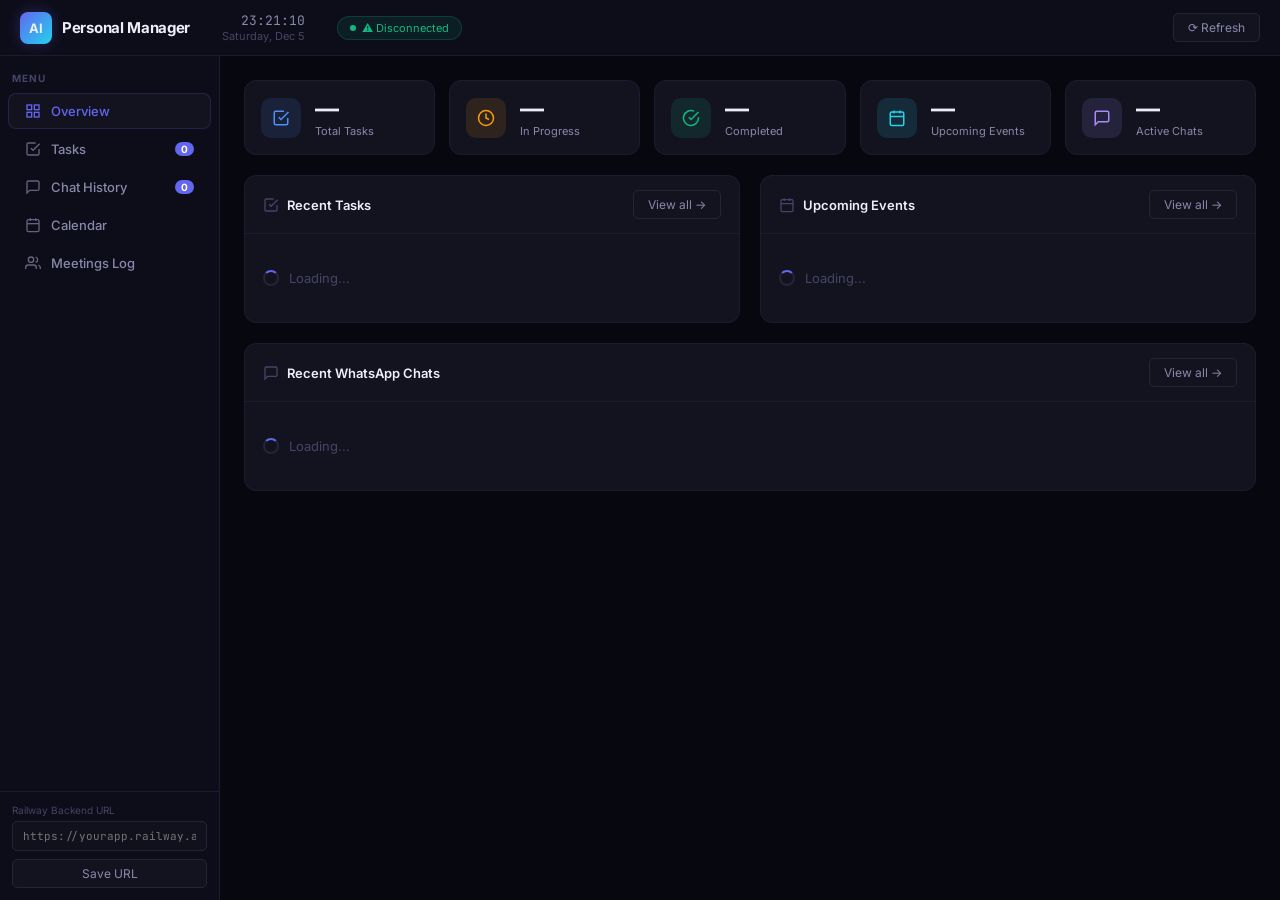
==== dashboard.html @ 70a92a41 "WhatsApp AI Manager" ====
<!DOCTYPE html>
<html lang="en">
<head>
<meta charset="UTF-8"/>
<meta name="viewport" content="width=device-width,initial-scale=1"/>
<title>Personal AI Manager</title>
<link href="https://fonts.googleapis.com/css2?family=Inter:wght@300;400;500;600;700&family=JetBrains+Mono:wght@400;500&display=swap" rel="stylesheet"/>
<style>
/* ── Reset & Variables ── */
*,*::before,*::after{box-sizing:border-box;margin:0;padding:0}
:root{
  --bg:#07070f;--bg2:#0d0d1a;--bg3:#11111e;--card:#131320;--card2:#181828;
  --border:#1c1c2e;--border2:#242436;
  --t1:#eeeef8;--t2:#8888aa;--t3:#444466;
  --accent:#6366f1;--accent2:#818cf8;--aglow:rgba(99,102,241,.3);
  --blue:#4f8ef7;--cyan:#22d3ee;--green:#10b981;--amber:#f59e0b;
  --purple:#a78bfa;--red:#f43f5e;--pink:#ec4899;
  --r:12px;--rs:8px;--rx:5px;
  --font:'Inter',sans-serif;--mono:'JetBrains Mono',monospace;
}
html,body{height:100%;overflow:hidden}
body{font-family:var(--font);background:var(--bg);color:var(--t1);font-size:14px;display:flex;flex-direction:column}

/* ── Layout ── */
.app{display:flex;flex:1;overflow:hidden;height:calc(100vh - 56px)}

/* ── Topbar ── */
.topbar{
  height:56px;background:var(--bg2);border-bottom:1px solid var(--border);
  display:flex;align-items:center;gap:16px;padding:0 20px;flex-shrink:0;
}
.topbar-logo{display:flex;align-items:center;gap:10px}
.logo-icon{
  width:32px;height:32px;border-radius:8px;
  background:linear-gradient(135deg,var(--accent),var(--cyan));
  display:grid;place-items:center;font-weight:700;font-size:13px;
  box-shadow:0 0 14px var(--aglow);
}
.logo-name{font-weight:700;font-size:15px;letter-spacing:-.3px}
.topbar-clock{margin-left:auto;font-family:var(--mono);font-size:13px;color:var(--t2)}
.topbar-date{font-size:11px;color:var(--t3)}
.topbar-status{
  display:flex;align-items:center;gap:6px;
  background:rgba(16,185,129,.1);border:1px solid rgba(16,185,129,.2);
  border-radius:99px;padding:4px 12px;font-size:11px;color:var(--green);
}
.dot{width:6px;height:6px;border-radius:50%;background:var(--green);animation:blink 2s infinite}
@keyframes blink{0%,100%{opacity:1}50%{opacity:.3}}
.topbar-btn{
  padding:6px 14px;border-radius:var(--rx);border:1px solid var(--border2);
  background:var(--card);color:var(--t2);font-size:12px;cursor:pointer;
  font-family:var(--font);transition:.2s;
}
.topbar-btn:hover{color:var(--t1);border-color:var(--accent)}

/* ── Sidebar ── */
.sidebar{
  width:220px;background:var(--bg2);border-right:1px solid var(--border);
  display:flex;flex-direction:column;flex-shrink:0;overflow-y:auto;
}
.sidebar-section{padding:16px 12px 8px;font-size:10px;font-weight:700;
  letter-spacing:.1em;text-transform:uppercase;color:var(--t3)}
.nav-item{
  display:flex;align-items:center;gap:10px;padding:9px 16px;
  border-radius:var(--rs);margin:1px 8px;cursor:pointer;
  color:var(--t2);font-size:13px;font-weight:500;transition:.15s;
  border:1px solid transparent;
}
.nav-item:hover{background:var(--card);color:var(--t1)}
.nav-item.active{background:var(--card);color:var(--accent);border-color:rgba(99,102,241,.2)}
.nav-item svg{flex-shrink:0;opacity:.7}
.nav-item.active svg{opacity:1}
.nav-badge{
  margin-left:auto;background:var(--accent);color:#fff;
  font-size:10px;font-weight:700;padding:1px 6px;border-radius:99px;
}
.sidebar-bottom{margin-top:auto;padding:12px;border-top:1px solid var(--border)}
.api-url-input{
  width:100%;padding:7px 10px;background:var(--bg3);border:1px solid var(--border2);
  border-radius:var(--rx);color:var(--t1);font-size:11px;font-family:var(--mono);
  outline:none;
}
.api-url-input:focus{border-color:var(--accent)}
.api-url-label{font-size:10px;color:var(--t3);margin-bottom:5px}

/* ── Main content ── */
.content{flex:1;overflow-y:auto;display:flex;flex-direction:column}
.page{display:none;flex-direction:column;gap:20px;padding:24px;flex:1}
.page.active{display:flex}

/* ── Stats row ── */
.stats-row{display:grid;grid-template-columns:repeat(5,1fr);gap:14px}
.stat-card{
  background:var(--card);border:1px solid var(--border);border-radius:var(--r);
  padding:16px;display:flex;align-items:center;gap:14px;transition:.2s;
}
.stat-card:hover{border-color:var(--border2);transform:translateY(-1px)}
.stat-icon{width:40px;height:40px;border-radius:10px;display:grid;place-items:center;flex-shrink:0}
.si-blue  {background:rgba(79,142,247,.12);color:var(--blue)}
.si-green {background:rgba(16,185,129,.12);color:var(--green)}
.si-amber {background:rgba(245,158,11,.12);color:var(--amber)}
.si-purple{background:rgba(167,139,250,.12);color:var(--purple)}
.si-cyan  {background:rgba(34,211,238,.12);color:var(--cyan)}
.stat-val{font-size:24px;font-weight:700;line-height:1}
.stat-lbl{font-size:11px;color:var(--t2);margin-top:3px}

/* ── Panel ── */
.panel{background:var(--card);border:1px solid var(--border);border-radius:var(--r);overflow:hidden}
.panel-head{
  display:flex;align-items:center;justify-content:space-between;
  padding:14px 18px;border-bottom:1px solid var(--border);
}
.panel-title{display:flex;align-items:center;gap:8px;font-size:13px;font-weight:600}
.panel-title svg{color:var(--t3)}
.panel-body{padding:16px 18px}
.p-badge{
  background:var(--bg3);border:1px solid var(--border2);border-radius:99px;
  padding:2px 10px;font-size:11px;color:var(--t2);
}

/* ── Tasks ── */
.tasks-toolbar{display:flex;gap:10px;align-items:center;flex-wrap:wrap}
.filter-btn{
  padding:5px 14px;border-radius:99px;border:1px solid var(--border2);
  background:none;color:var(--t2);font-size:12px;cursor:pointer;font-family:var(--font);
  transition:.15s;
}
.filter-btn:hover,.filter-btn.active{border-color:var(--accent);color:var(--accent);background:rgba(99,102,241,.08)}
.task-grid{display:flex;flex-direction:column;gap:8px;margin-top:16px}
.task-card{
  display:flex;align-items:center;gap:12px;
  padding:12px 16px;background:var(--bg3);border:1px solid var(--border);
  border-radius:var(--rs);transition:.15s;
}
.task-card:hover{border-color:var(--border2)}
.task-num{font-size:11px;color:var(--t3);font-family:var(--mono);min-width:28px}
.task-info{flex:1;min-width:0}
.task-name{font-size:13px;font-weight:500;color:var(--t1);white-space:nowrap;overflow:hidden;text-overflow:ellipsis}
.task-meta{font-size:11px;color:var(--t2);margin-top:2px}
.task-status{
  padding:3px 10px;border-radius:99px;font-size:11px;font-weight:500;
  white-space:nowrap;flex-shrink:0;
}
.status-todo    {background:rgba(79,142,247,.15);color:var(--blue)}
.status-progress{background:rgba(245,158,11,.15);color:var(--amber)}
.status-review  {background:rgba(167,139,250,.15);color:var(--purple)}
.status-done    {background:rgba(16,185,129,.15);color:var(--green)}
.status-cancelled{background:rgba(244,63,94,.15);color:var(--red)}
.task-pri{
  padding:2px 8px;border-radius:99px;font-size:10px;font-weight:600;flex-shrink:0;
}
.pri-high  {background:rgba(244,63,94,.12);color:var(--red)}
.pri-medium{background:rgba(245,158,11,.12);color:var(--amber)}
.pri-low   {background:rgba(16,185,129,.12);color:var(--green)}
.task-actions{display:flex;gap:6px;flex-shrink:0}
.task-btn{
  padding:4px 10px;border-radius:var(--rx);border:1px solid var(--border2);
  background:none;color:var(--t2);font-size:11px;cursor:pointer;font-family:var(--font);
  transition:.15s;
}
.task-btn:hover{border-color:var(--accent);color:var(--accent)}
.task-btn.done-btn:hover{border-color:var(--green);color:var(--green)}
.empty-state{text-align:center;padding:40px;color:var(--t3);font-size:13px}
.loading{display:flex;align-items:center;gap:10px;color:var(--t3);font-size:13px;padding:20px 0}
.spinner{width:16px;height:16px;border:2px solid var(--border2);border-top-color:var(--accent);border-radius:50%;animation:spin .7s linear infinite}
@keyframes spin{to{transform:rotate(360deg)}}

/* ── Add Task form ── */
.add-task-form{
  display:flex;flex-direction:column;gap:12px;padding:16px 18px;
  border-top:1px solid var(--border);
}
.form-row{display:grid;grid-template-columns:1fr 1fr 1fr;gap:10px}
.form-input,.form-select{
  padding:8px 12px;background:var(--bg3);border:1px solid var(--border2);
  border-radius:var(--rx);color:var(--t1);font-size:13px;font-family:var(--font);
  outline:none;transition:.2s;width:100%;
}
.form-input:focus,.form-select:focus{border-color:var(--accent)}
.form-input::placeholder{color:var(--t3)}
.form-select option{background:var(--bg2)}
.btn-primary{
  padding:8px 20px;background:var(--accent);border:none;border-radius:var(--rx);
  color:#fff;font-size:13px;font-weight:500;cursor:pointer;font-family:var(--font);
  transition:.2s;align-self:flex-end;
}
.btn-primary:hover{opacity:.85}

/* ── Chat ── */
.chat-layout{display:grid;grid-template-columns:260px 1fr;gap:0;height:600px;overflow:hidden;border-radius:var(--r);border:1px solid var(--border)}
.chat-list{background:var(--bg2);border-right:1px solid var(--border);overflow-y:auto}
.chat-list-header{padding:14px 16px;border-bottom:1px solid var(--border);font-size:13px;font-weight:600}
.chat-contact{
  display:flex;align-items:center;gap:10px;padding:12px 16px;
  cursor:pointer;border-bottom:1px solid var(--border);transition:.15s;
}
.chat-contact:hover{background:var(--card)}
.chat-contact.active{background:var(--card);border-left:2px solid var(--accent)}
.contact-avatar{
  width:36px;height:36px;border-radius:50%;
  background:linear-gradient(135deg,var(--accent),var(--cyan));
  display:grid;place-items:center;font-weight:700;font-size:13px;flex-shrink:0;
}
.contact-info{flex:1;min-width:0}
.contact-phone{font-size:13px;font-weight:500;color:var(--t1)}
.contact-last{font-size:11px;color:var(--t2);white-space:nowrap;overflow:hidden;text-overflow:ellipsis}
.chat-window{display:flex;flex-direction:column;background:var(--bg3)}
.chat-header{padding:14px 18px;border-bottom:1px solid var(--border);background:var(--bg2)}
.chat-header-name{font-weight:600;font-size:14px}
.chat-header-sub{font-size:11px;color:var(--t2)}
.chat-messages{flex:1;overflow-y:auto;padding:16px;display:flex;flex-direction:column;gap:10px}
.msg{max-width:75%;display:flex;flex-direction:column;gap:3px}
.msg-in{align-self:flex-start}
.msg-out{align-self:flex-end;align-items:flex-end}
.msg-bubble{
  padding:9px 13px;border-radius:12px;font-size:13px;line-height:1.45;
}
.msg-in .msg-bubble{background:var(--card2);color:var(--t1);border-radius:12px 12px 12px 3px}
.msg-out .msg-bubble{background:var(--accent);color:#fff;border-radius:12px 12px 3px 12px}
.msg-time{font-size:10px;color:var(--t3)}
.msg-btn-bubble{
  background:rgba(99,102,241,.15);border:1px solid rgba(99,102,241,.3);
  color:var(--accent2);padding:6px 12px;border-radius:99px;font-size:12px;
}
.chat-empty{flex:1;display:grid;place-items:center;color:var(--t3);font-size:13px}

/* ── Calendar ── */
.events-list{display:flex;flex-direction:column;gap:10px}
.event-card{
  display:flex;gap:14px;padding:14px 16px;background:var(--bg3);
  border:1px solid var(--border);border-radius:var(--rs);align-items:flex-start;
}
.event-time-col{display:flex;flex-direction:column;align-items:center;min-width:56px}
.event-date-num{font-size:22px;font-weight:700;color:var(--accent);line-height:1}
.event-date-mon{font-size:10px;color:var(--t2);text-transform:uppercase;letter-spacing:.05em}
.event-bar{width:3px;border-radius:99px;background:var(--accent);align-self:stretch;margin:0 2px;flex-shrink:0}
.event-info{flex:1}
.event-title{font-size:13px;font-weight:500;margin-bottom:3px}
.event-sub{font-size:11px;color:var(--t2)}

/* ── Two col grid ── */
.two-col{display:grid;grid-template-columns:1fr 1fr;gap:20px}
.three-col{display:grid;grid-template-columns:1fr 1fr 1fr;gap:20px}

/* ── Table ── */
.table-wrap{overflow-x:auto}
.data-table{width:100%;border-collapse:collapse;font-size:13px}
.data-table th{
  text-align:left;padding:0 14px 10px;border-bottom:1px solid var(--border);
  font-size:10px;font-weight:700;letter-spacing:.06em;text-transform:uppercase;color:var(--t3);
}
.data-table th:first-child{padding-left:0}
.data-table td{
  padding:10px 14px;border-bottom:1px solid var(--border);color:var(--t2);vertical-align:middle;
}
.data-table td:first-child{padding-left:0}
.data-table tr:last-child td{border-bottom:none}
.data-table tr:hover td{background:rgba(255,255,255,.02)}
.td-bold{color:var(--t1)!important;font-weight:500}

/* ── Scrollbar ── */
::-webkit-scrollbar{width:5px;height:5px}
::-webkit-scrollbar-track{background:transparent}
::-webkit-scrollbar-thumb{background:var(--border2);border-radius:99px}

/* ── Responsive ── */
@media(max-width:900px){
  .sidebar{display:none}
  .stats-row{grid-template-columns:repeat(2,1fr)}
  .two-col,.three-col{grid-template-columns:1fr}
  .chat-layout{grid-template-columns:1fr;height:auto}
  .chat-list{display:none}
}
</style>
</head>
<body>

<!-- Topbar -->
<div class="topbar">
  <div class="topbar-logo">
    <div class="logo-icon">AI</div>
    <span class="logo-name">Personal Manager</span>
  </div>
  <div style="display:flex;flex-direction:column;align-items:center;margin-left:16px">
    <div class="topbar-clock" id="clock">--:--:--</div>
    <div class="topbar-date" id="topDate">--</div>
  </div>
  <div class="topbar-status" style="margin-left:16px">
    <div class="dot"></div>
    <span id="connStatus">Connecting...</span>
  </div>
  <div style="margin-left:auto;display:flex;gap:8px">
    <button class="topbar-btn" onclick="refreshAll()">⟳ Refresh</button>
  </div>
</div>

<!-- App -->
<div class="app">

  <!-- Sidebar -->
  <nav class="sidebar">
    <div class="sidebar-section">Menu</div>

    <div class="nav-item active" onclick="showPage('overview')" id="nav-overview">
      <svg width="16" height="16" viewBox="0 0 24 24" fill="none" stroke="currentColor" stroke-width="2"><rect x="3" y="3" width="7" height="7"/><rect x="14" y="3" width="7" height="7"/><rect x="14" y="14" width="7" height="7"/><rect x="3" y="14" width="7" height="7"/></svg>
      Overview
    </div>

    <div class="nav-item" onclick="showPage('tasks')" id="nav-tasks">
      <svg width="16" height="16" viewBox="0 0 24 24" fill="none" stroke="currentColor" stroke-width="2"><polyline points="9 11 12 14 22 4"/><path d="M21 12v7a2 2 0 0 1-2 2H5a2 2 0 0 1-2-2V5a2 2 0 0 1 2-2h11"/></svg>
      Tasks
      <span class="nav-badge" id="taskBadge">0</span>
    </div>

    <div class="nav-item" onclick="showPage('chats')" id="nav-chats">
      <svg width="16" height="16" viewBox="0 0 24 24" fill="none" stroke="currentColor" stroke-width="2"><path d="M21 15a2 2 0 0 1-2 2H7l-4 4V5a2 2 0 0 1 2-2h14a2 2 0 0 1 2 2z"/></svg>
      Chat History
      <span class="nav-badge" id="chatBadge">0</span>
    </div>

    <div class="nav-item" onclick="showPage('calendar')" id="nav-calendar">
      <svg width="16" height="16" viewBox="0 0 24 24" fill="none" stroke="currentColor" stroke-width="2"><rect x="3" y="4" width="18" height="18" rx="2"/><line x1="16" y1="2" x2="16" y2="6"/><line x1="8" y1="2" x2="8" y2="6"/><line x1="3" y1="10" x2="21" y2="10"/></svg>
      Calendar
    </div>

    <div class="nav-item" onclick="showPage('meetings')" id="nav-meetings">
      <svg width="16" height="16" viewBox="0 0 24 24" fill="none" stroke="currentColor" stroke-width="2"><path d="M17 21v-2a4 4 0 0 0-4-4H5a4 4 0 0 0-4 4v2"/><circle cx="9" cy="7" r="4"/><path d="M23 21v-2a4 4 0 0 0-3-3.87"/><path d="M16 3.13a4 4 0 0 1 0 7.75"/></svg>
      Meetings Log
    </div>

    <div class="sidebar-bottom">
      <div class="api-url-label">Railway Backend URL</div>
      <input class="api-url-input" id="apiUrlInput" placeholder="https://yourapp.railway.app" />
      <button class="topbar-btn" style="width:100%;margin-top:8px;text-align:center" onclick="saveApiUrl()">Save URL</button>
    </div>
  </nav>

  <!-- Content -->
  <div class="content">

    <!-- ══ OVERVIEW ══ -->
    <div class="page active" id="page-overview">
      <div class="stats-row">
        <div class="stat-card">
          <div class="stat-icon si-blue"><svg width="18" height="18" viewBox="0 0 24 24" fill="none" stroke="currentColor" stroke-width="2"><polyline points="9 11 12 14 22 4"/><path d="M21 12v7a2 2 0 0 1-2 2H5a2 2 0 0 1-2-2V5a2 2 0 0 1 2-2h11"/></svg></div>
          <div><div class="stat-val" id="sTotalTasks">—</div><div class="stat-lbl">Total Tasks</div></div>
        </div>
        <div class="stat-card">
          <div class="stat-icon si-amber"><svg width="18" height="18" viewBox="0 0 24 24" fill="none" stroke="currentColor" stroke-width="2"><circle cx="12" cy="12" r="10"/><polyline points="12 6 12 12 16 14"/></svg></div>
          <div><div class="stat-val" id="sInProgress">—</div><div class="stat-lbl">In Progress</div></div>
        </div>
        <div class="stat-card">
          <div class="stat-icon si-green"><svg width="18" height="18" viewBox="0 0 24 24" fill="none" stroke="currentColor" stroke-width="2"><path d="M22 11.08V12a10 10 0 1 1-5.93-9.14"/><polyline points="22 4 12 14.01 9 11.01"/></svg></div>
          <div><div class="stat-val" id="sDone">—</div><div class="stat-lbl">Completed</div></div>
        </div>
        <div class="stat-card">
          <div class="stat-icon si-cyan"><svg width="18" height="18" viewBox="0 0 24 24" fill="none" stroke="currentColor" stroke-width="2"><rect x="3" y="4" width="18" height="18" rx="2"/><line x1="16" y1="2" x2="16" y2="6"/><line x1="8" y1="2" x2="8" y2="6"/><line x1="3" y1="10" x2="21" y2="10"/></svg></div>
          <div><div class="stat-val" id="sEvents">—</div><div class="stat-lbl">Upcoming Events</div></div>
        </div>
        <div class="stat-card">
          <div class="stat-icon si-purple"><svg width="18" height="18" viewBox="0 0 24 24" fill="none" stroke="currentColor" stroke-width="2"><path d="M21 15a2 2 0 0 1-2 2H7l-4 4V5a2 2 0 0 1 2-2h14a2 2 0 0 1 2 2z"/></svg></div>
          <div><div class="stat-val" id="sChats">—</div><div class="stat-lbl">Active Chats</div></div>
        </div>
      </div>

      <div class="two-col">
        <!-- Recent tasks -->
        <div class="panel">
          <div class="panel-head">
            <div class="panel-title">
              <svg width="16" height="16" viewBox="0 0 24 24" fill="none" stroke="currentColor" stroke-width="2"><polyline points="9 11 12 14 22 4"/><path d="M21 12v7a2 2 0 0 1-2 2H5a2 2 0 0 1-2-2V5a2 2 0 0 1 2-2h11"/></svg>
              Recent Tasks
            </div>
            <button class="topbar-btn" onclick="showPage('tasks')">View all →</button>
          </div>
          <div class="panel-body" id="overviewTasks"><div class="loading"><div class="spinner"></div>Loading...</div></div>
        </div>

        <!-- Upcoming events -->
        <div class="panel">
          <div class="panel-head">
            <div class="panel-title">
              <svg width="16" height="16" viewBox="0 0 24 24" fill="none" stroke="currentColor" stroke-width="2"><rect x="3" y="4" width="18" height="18" rx="2"/><line x1="16" y1="2" x2="16" y2="6"/><line x1="8" y1="2" x2="8" y2="6"/><line x1="3" y1="10" x2="21" y2="10"/></svg>
              Upcoming Events
            </div>
            <button class="topbar-btn" onclick="showPage('calendar')">View all →</button>
          </div>
          <div class="panel-body" id="overviewEvents"><div class="loading"><div class="spinner"></div>Loading...</div></div>
        </div>
      </div>

      <!-- Recent chats -->
      <div class="panel">
        <div class="panel-head">
          <div class="panel-title">
            <svg width="16" height="16" viewBox="0 0 24 24" fill="none" stroke="currentColor" stroke-width="2"><path d="M21 15a2 2 0 0 1-2 2H7l-4 4V5a2 2 0 0 1 2-2h14a2 2 0 0 1 2 2z"/></svg>
            Recent WhatsApp Chats
          </div>
          <button class="topbar-btn" onclick="showPage('chats')">View all →</button>
        </div>
        <div class="panel-body" id="overviewChats"><div class="loading"><div class="spinner"></div>Loading...</div></div>
      </div>
    </div>

    <!-- ══ TASKS ══ -->
    <div class="page" id="page-tasks">
      <div class="panel">
        <div class="panel-head">
          <div class="panel-title">
            <svg width="16" height="16" viewBox="0 0 24 24" fill="none" stroke="currentColor" stroke-width="2"><polyline points="9 11 12 14 22 4"/></svg>
            Task Manager
          </div>
          <span class="p-badge" id="tasksCount">0 tasks</span>
        </div>
        <div class="panel-body">
          <div class="tasks-toolbar">
            <button class="filter-btn active" onclick="filterTasks('all',this)">All</button>
            <button class="filter-btn" onclick="filterTasks('To Do',this)">📋 To Do</button>
            <button class="filter-btn" onclick="filterTasks('In Progress',this)">🔄 In Progress</button>
            <button class="filter-btn" onclick="filterTasks('Review',this)">👀 Review</button>
            <button class="filter-btn" onclick="filterTasks('Done',this)">✅ Done</button>
          </div>
          <div class="task-grid" id="taskList"><div class="loading"><div class="spinner"></div>Loading tasks...</div></div>
        </div>
        <!-- Add task form -->
        <div class="add-task-form">
          <div style="font-size:13px;font-weight:600;color:var(--t1)">+ Add New Task</div>
          <input class="form-input" id="newTaskName" placeholder="Task name *" />
          <div class="form-row">
            <input class="form-input" id="newTaskDesc" placeholder="Description" />
            <input class="form-input" id="newTaskCategory" placeholder="Category (e.g. Work, Calls)" />
            <input class="form-input" id="newTaskDue" placeholder="Due date (YYYY-MM-DD)" />
          </div>
          <div style="display:flex;gap:10px;align-items:center">
            <select class="form-select" id="newTaskPriority" style="width:180px">
              <option value="🔴 High">🔴 High Priority</option>
              <option value="🟡 Medium" selected>🟡 Medium Priority</option>
              <option value="🟢 Low">🟢 Low Priority</option>
            </select>
            <select class="form-select" id="newTaskStatus" style="width:180px">
              <option value="📋 To Do">📋 To Do</option>
              <option value="🔄 In Progress">🔄 In Progress</option>
              <option value="👀 Review">👀 Review</option>
            </select>
            <button class="btn-primary" onclick="addTask()">Add Task</button>
          </div>
        </div>
      </div>
    </div>

    <!-- ══ CHATS ══ -->
    <div class="page" id="page-chats">
      <div class="chat-layout">
        <div class="chat-list">
          <div class="chat-list-header">💬 Conversations</div>
          <div id="contactList"></div>
        </div>
        <div class="chat-window">
          <div class="chat-header" id="chatHeader">
            <div class="chat-header-name">Select a conversation</div>
            <div class="chat-header-sub">Chat history from WhatsApp</div>
          </div>
          <div class="chat-messages" id="chatMessages">
            <div class="chat-empty">Select a contact to view chat history</div>
          </div>
        </div>
      </div>
    </div>

    <!-- ══ CALENDAR ══ -->
    <div class="page" id="page-calendar">
      <div class="panel">
        <div class="panel-head">
          <div class="panel-title">
            <svg width="16" height="16" viewBox="0 0 24 24" fill="none" stroke="currentColor" stroke-width="2"><rect x="3" y="4" width="18" height="18" rx="2"/><line x1="16" y1="2" x2="16" y2="6"/><line x1="8" y1="2" x2="8" y2="6"/><line x1="3" y1="10" x2="21" y2="10"/></svg>
            Upcoming Events
          </div>
          <span class="p-badge" id="eventsCount">—</span>
        </div>
        <div class="panel-body">
          <div class="events-list" id="eventsList"><div class="loading"><div class="spinner"></div>Loading events...</div></div>
        </div>
      </div>
    </div>

    <!-- ══ MEETINGS ══ -->
    <div class="page" id="page-meetings">
      <div class="panel">
        <div class="panel-head">
          <div class="panel-title">
            <svg width="16" height="16" viewBox="0 0 24 24" fill="none" stroke="currentColor" stroke-width="2"><path d="M17 21v-2a4 4 0 0 0-4-4H5a4 4 0 0 0-4 4v2"/><circle cx="9" cy="7" r="4"/></svg>
            Meetings Log
            <span style="font-size:11px;color:var(--t3);font-weight:400">· from Google Sheets</span>
          </div>
          <span class="p-badge" id="meetingsCount">—</span>
        </div>
        <div class="panel-body" id="meetingsList"><div class="loading"><div class="spinner"></div>Loading meetings...</div></div>
      </div>
    </div>

  </div><!-- /content -->
</div><!-- /app -->

<script>
// ---------------------------------------------------------------------------
// Config — set your Railway URL here or via the sidebar input
// ---------------------------------------------------------------------------
let API_BASE = localStorage.getItem('api_base') || '';
document.getElementById('apiUrlInput').value = API_BASE;

function saveApiUrl() {
  API_BASE = document.getElementById('apiUrlInput').value.trim().replace(/\/$/, '');
  localStorage.setItem('api_base', API_BASE);
  document.getElementById('connStatus').textContent = 'URL saved — refreshing...';
  refreshAll();
}

// ---------------------------------------------------------------------------
// Clock
// ---------------------------------------------------------------------------
function updateClock() {
  const now  = new Date();
  const days = ['Sunday','Monday','Tuesday','Wednesday','Thursday','Friday','Saturday'];
  const mons = ['Jan','Feb','Mar','Apr','May','Jun','Jul','Aug','Sep','Oct','Nov','Dec'];
  document.getElementById('clock').textContent =
    `${pad(now.getHours())}:${pad(now.getMinutes())}:${pad(now.getSeconds())}`;
  document.getElementById('topDate').textContent =
    `${days[now.getDay()]}, ${mons[now.getMonth()]} ${now.getDate()}`;
}
function pad(n) { return String(n).padStart(2,'0'); }
setInterval(updateClock, 1000); updateClock();

// ---------------------------------------------------------------------------
// Navigation
// ---------------------------------------------------------------------------
let currentPage = 'overview';
function showPage(name) {
  document.querySelectorAll('.page').forEach(p => p.classList.remove('active'));
  document.querySelectorAll('.nav-item').forEach(n => n.classList.remove('active'));
  document.getElementById('page-' + name).classList.add('active');
  document.getElementById('nav-' + name).classList.add('active');
  currentPage = name;
}

// ---------------------------------------------------------------------------
// API fetch
// ---------------------------------------------------------------------------
async function api(path) {
  const base = API_BASE || window.location.origin;
  const res  = await fetch(base + path);
  if (!res.ok) throw new Error(`HTTP ${res.status}`);
  return res.json();
}

// ---------------------------------------------------------------------------
// Stats
// ---------------------------------------------------------------------------
let allTasks = [], allChats = [], allEvents = [];

async function loadStats() {
  try {
    const d = await api('/api/stats');
    document.getElementById('sTotalTasks').textContent  = d.total_tasks     ?? '—';
    document.getElementById('sInProgress').textContent  = d.inprogress_tasks ?? '—';
    document.getElementById('sDone').textContent        = d.done_tasks       ?? '—';
    document.getElementById('sEvents').textContent      = d.upcoming_events  ?? '—';
    document.getElementById('sChats').textContent       = d.active_chats     ?? '—';
    document.getElementById('connStatus').textContent   = 'Connected ✓';
  } catch(e) {
    document.getElementById('connStatus').textContent = '⚠ Disconnected';
  }
}

// ---------------------------------------------------------------------------
// Tasks
// ---------------------------------------------------------------------------
async function loadTasks() {
  try {
    const d = await api('/api/tasks');
    allTasks = d.tasks || [];
    document.getElementById('taskBadge').textContent = allTasks.filter(t => !t.Status?.includes('Done') && !t.Status?.includes('Cancelled')).length;
    document.getElementById('tasksCount').textContent = allTasks.length + ' tasks';
    renderTasks(allTasks);
    renderOverviewTasks(allTasks.slice(0, 5));
  } catch(e) {
    document.getElementById('taskList').innerHTML = `<div class="empty-state">Could not load tasks. Check Railway URL.</div>`;
  }
}

let currentFilter = 'all';
function filterTasks(status, btn) {
  document.querySelectorAll('.filter-btn').forEach(b => b.classList.remove('active'));
  btn.classList.add('active');
  currentFilter = status;
  const filtered = status === 'all' ? allTasks : allTasks.filter(t => t.Status?.includes(status));
  renderTasks(filtered);
}

function renderTasks(tasks) {
  const el = document.getElementById('taskList');
  if (!tasks.length) { el.innerHTML = '<div class="empty-state">No tasks found</div>'; return; }
  el.innerHTML = tasks.map(t => taskCard(t)).join('');
}

function renderOverviewTasks(tasks) {
  const el = document.getElementById('overviewTasks');
  if (!tasks.length) { el.innerHTML = '<div class="empty-state">No tasks yet</div>'; return; }
  el.innerHTML = tasks.map(t => taskCard(t, true)).join('');
}

function taskCard(t, compact = false) {
  const statusClass = statusCls(t.Status || '');
  const priClass    = priCls(t.Priority || '');
  return `
  <div class="task-card">
    <span class="task-num">#${t['#'] || '?'}</span>
    <div class="task-info">
      <div class="task-name">${esc(t['Task Name'] || t.task_name || '')}</div>
      ${!compact ? `<div class="task-meta">${esc(t.Category||'')}${t['Due Date']?' · Due: '+t['Due Date']:''}</div>` : ''}
    </div>
    <span class="task-status ${statusClass}">${t.Status || ''}</span>
    <span class="task-pri ${priClass}">${(t.Priority||'').replace(/[^\w\s]/g,'').trim()}</span>
    ${!compact ? `
    <div class="task-actions">
      <button class="task-btn" onclick="quickStatus(${t['#']},'In Progress')">▶ Start</button>
      <button class="task-btn done-btn" onclick="quickStatus(${t['#']},'Done')">✓ Done</button>
    </div>` : ''}
  </div>`;
}

function statusCls(s) {
  if (s.includes('To Do'))      return 'status-todo';
  if (s.includes('Progress'))   return 'status-progress';
  if (s.includes('Review'))     return 'status-review';
  if (s.includes('Done'))       return 'status-done';
  if (s.includes('Cancelled'))  return 'status-cancelled';
  return 'status-todo';
}
function priCls(p) {
  if (p.includes('High'))   return 'pri-high';
  if (p.includes('Medium')) return 'pri-medium';
  return 'pri-low';
}

async function quickStatus(id, status) {
  try {
    const base = API_BASE || window.location.origin;
    await fetch(`${base}/api/tasks/${id}/status`, {
      method: 'POST',
      headers: {'Content-Type': 'application/json'},
      body: JSON.stringify({status}),
    });
    await loadTasks();
  } catch(e) { alert('Error updating task: ' + e.message); }
}

async function addTask() {
  const name = document.getElementById('newTaskName').value.trim();
  if (!name) { alert('Task name is required!'); return; }

  const params = new URLSearchParams({
    task_name: name,
    description: document.getElementById('newTaskDesc').value.trim(),
    category:    document.getElementById('newTaskCategory').value.trim() || 'General',
    priority:    document.getElementById('newTaskPriority').value,
    due_date:    document.getElementById('newTaskDue').value.trim(),
    status:      document.getElementById('newTaskStatus').value,
  });

  try {
    const base = API_BASE || window.location.origin;
    const res  = await fetch(`${base}/api/tasks/add?${params}`, {method:'POST'});
    const d    = await res.json();
    if (d.success) {
      ['newTaskName','newTaskDesc','newTaskCategory','newTaskDue'].forEach(id => document.getElementById(id).value = '');
      await loadTasks();
    } else { alert('Error: ' + d.error); }
  } catch(e) { alert('Error adding task: ' + e.message); }
}

// ---------------------------------------------------------------------------
// Events
// ---------------------------------------------------------------------------
async function loadEvents() {
  try {
    const d = await api('/api/events');
    allEvents = d.events || [];
    document.getElementById('eventsCount').textContent = allEvents.length + ' events';
    renderEvents(allEvents, 'eventsList');
    renderOverviewEvents(allEvents.slice(0, 4));
  } catch(e) {
    document.getElementById('eventsList').innerHTML = '<div class="empty-state">Could not load events.</div>';
  }
}

function renderEvents(events, containerId) {
  const el = document.getElementById(containerId);
  if (!events.length) { el.innerHTML = '<div class="empty-state">No upcoming events</div>'; return; }
  el.innerHTML = events.map(e => {
    const d = new Date(e.start);
    const mon = ['Jan','Feb','Mar','Apr','May','Jun','Jul','Aug','Sep','Oct','Nov','Dec'][d.getMonth()];
    const start = d.toLocaleTimeString('en-US', {hour:'2-digit', minute:'2-digit', hour12:true});
    return `
    <div class="event-card">
      <div class="event-time-col">
        <div class="event-date-num">${d.getDate()}</div>
        <div class="event-date-mon">${mon}</div>
      </div>
      <div class="event-bar"></div>
      <div class="event-info">
        <div class="event-title">${esc(e.title)}</div>
        <div class="event-sub">${start}${e.description ? ' · ' + esc(e.description.slice(0,60)) : ''}</div>
      </div>
      ${e.link ? `<a href="${e.link}" target="_blank" style="color:var(--accent);font-size:12px;text-decoration:none;flex-shrink:0">Open ↗</a>` : ''}
    </div>`;
  }).join('');
}

function renderOverviewEvents(events) {
  renderEvents(events, 'overviewEvents');
}

// ---------------------------------------------------------------------------
// Chats
// ---------------------------------------------------------------------------
let chatData = {}, selectedPhone = null;

async function loadChats() {
  try {
    const d = await api('/api/chats');
    const chats = d.chats || [];
    document.getElementById('chatBadge').textContent = new Set(chats.map(c => c.Phone)).size;

    // Group by phone
    chatData = {};
    chats.forEach(c => {
      if (!chatData[c.Phone]) chatData[c.Phone] = [];
      chatData[c.Phone].push(c);
    });

    renderContactList();
    renderOverviewChats(chats.slice(0, 5));
  } catch(e) {
    document.getElementById('contactList').innerHTML = '<div style="padding:16px;color:var(--t3);font-size:13px">Could not load chats.</div>';
  }
}

function renderContactList() {
  const el = document.getElementById('contactList');
  const phones = Object.keys(chatData);
  if (!phones.length) { el.innerHTML = '<div style="padding:16px;color:var(--t3);font-size:13px">No chats yet</div>'; return; }

  el.innerHTML = phones.map(phone => {
    const msgs = chatData[phone];
    const last = msgs[0];
    const initials = phone.slice(-2).toUpperCase();
    return `
    <div class="chat-contact ${selectedPhone===phone?'active':''}" onclick="selectContact('${phone}')">
      <div class="contact-avatar">${initials}</div>
      <div class="contact-info">
        <div class="contact-phone">+${phone}</div>
        <div class="contact-last">${esc((last?.Message||'').slice(0,40))}</div>
      </div>
    </div>`;
  }).join('');
}

function selectContact(phone) {
  selectedPhone = phone;
  renderContactList();

  document.getElementById('chatHeader').innerHTML = `
    <div class="chat-header-name">+${phone}</div>
    <div class="chat-header-sub">${chatData[phone].length} messages</div>`;

  const msgs = [...(chatData[phone] || [])].reverse();
  const el   = document.getElementById('chatMessages');
  el.innerHTML = msgs.map(m => {
    const isOut = m.Direction === 'OUT';
    const isBtn = m.Type === 'button';
    return `
    <div class="msg ${isOut?'msg-out':'msg-in'}">
      <div class="${isBtn?'msg-btn-bubble':'msg-bubble'}">${esc(m.Message||'')}</div>
      <div class="msg-time">${m.Timestamp||''}</div>
    </div>`;
  }).join('');
  el.scrollTop = el.scrollHeight;
}

function renderOverviewChats(chats) {
  const el = document.getElementById('overviewChats');
  if (!chats.length) { el.innerHTML = '<div class="empty-state">No chat history yet</div>'; return; }
  el.innerHTML = `
  <div class="table-wrap">
    <table class="data-table">
      <thead><tr><th>Phone</th><th>Direction</th><th>Message</th><th>Time</th></tr></thead>
      <tbody>
        ${chats.map(c => `<tr>
          <td class="td-bold">+${esc(c.Phone||'')}</td>
          <td><span style="color:${c.Direction==='IN'?'var(--blue)':'var(--green)'}">${c.Direction}</span></td>
          <td>${esc((c.Message||'').slice(0,60))}${(c.Message||'').length>60?'…':''}</td>
          <td style="font-size:11px;color:var(--t3)">${c.Timestamp||''}</td>
        </tr>`).join('')}
      </tbody>
    </table>
  </div>`;
}

// ---------------------------------------------------------------------------
// Meetings
// ---------------------------------------------------------------------------
async function loadMeetings() {
  try {
    const d = await api('/api/meetings');
    const meetings = d.meetings || [];
    document.getElementById('meetingsCount').textContent = meetings.length + ' meetings';
    const el = document.getElementById('meetingsList');
    if (!meetings.length) { el.innerHTML = '<div class="empty-state">No meetings logged yet</div>'; return; }
    el.innerHTML = `
    <div class="table-wrap">
      <table class="data-table">
        <thead><tr><th>#</th><th>Title</th><th>Start</th><th>End</th><th>Attendees</th><th>Notes</th></tr></thead>
        <tbody>
          ${[...meetings].reverse().map(m => `<tr>
            <td style="color:var(--t3)">${m['#']||''}</td>
            <td class="td-bold">${esc(m.Title||'')}</td>
            <td style="font-size:12px">${m.Start||''}</td>
            <td style="font-size:12px">${m.End||''}</td>
            <td style="font-size:12px;color:var(--t2)">${esc((m.Attendees||'').slice(0,40))}</td>
            <td style="font-size:12px;color:var(--t2)">${esc((m.Description||'').slice(0,50))}</td>
          </tr>`).join('')}
        </tbody>
      </table>
    </div>`;
  } catch(e) {
    document.getElementById('meetingsList').innerHTML = '<div class="empty-state">Could not load meetings.</div>';
  }
}

// ---------------------------------------------------------------------------
// Add task API (need endpoint)
// ---------------------------------------------------------------------------

// ---------------------------------------------------------------------------
// Refresh all
// ---------------------------------------------------------------------------
async function refreshAll() {
  await Promise.allSettled([loadStats(), loadTasks(), loadEvents(), loadChats(), loadMeetings()]);
}

setInterval(refreshAll, 60000);
refreshAll();

// ---------------------------------------------------------------------------
// Utilities
// ---------------------------------------------------------------------------
function esc(s) {
  return String(s).replace(/&/g,'&amp;').replace(/</g,'&lt;').replace(/>/g,'&gt;').replace(/"/g,'&quot;');
}
</script>
</body>
</html>
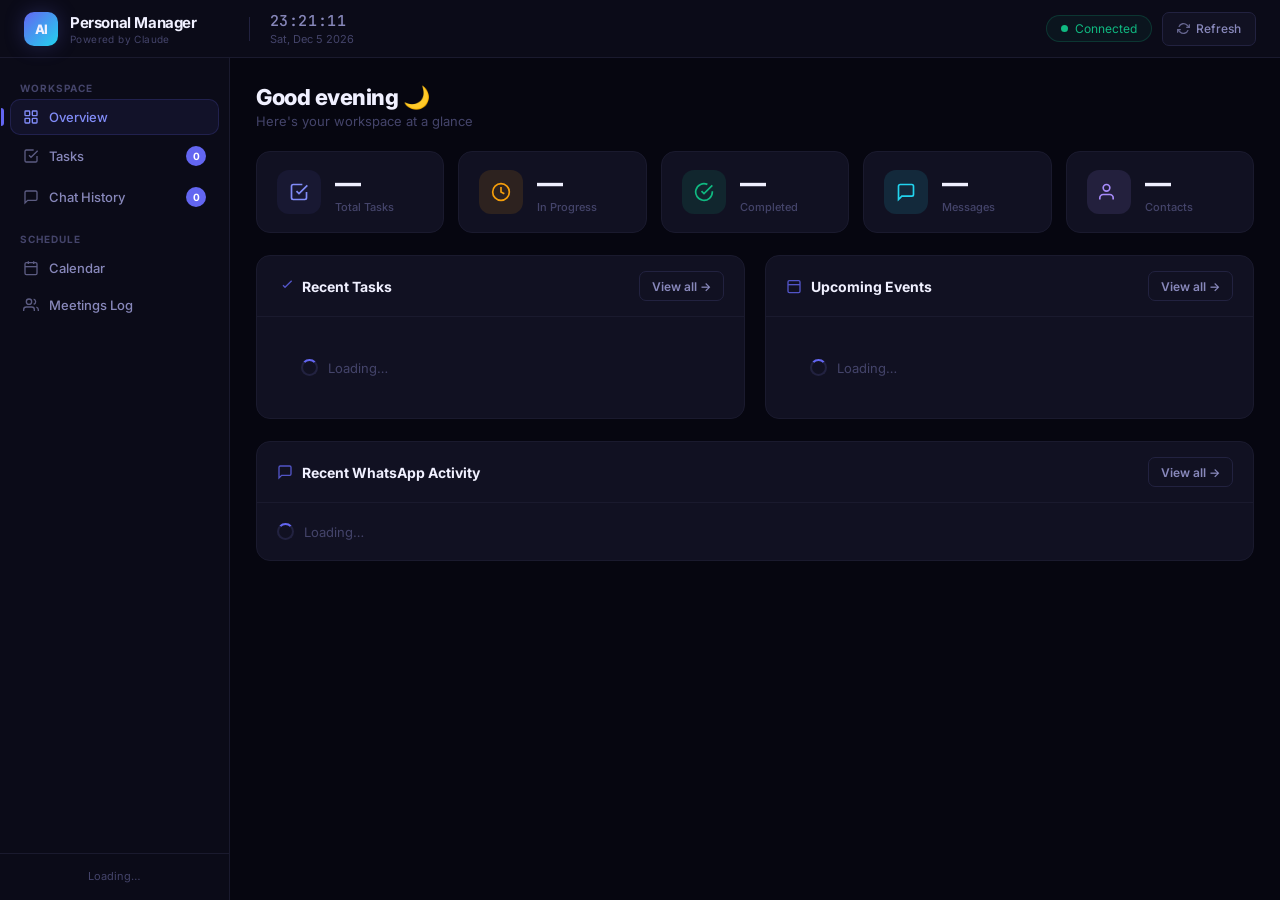
==== commit b082d8d2: "Add Supabase integration, professional dashboard, media support - supabase_services.py: chat history" ====
--- a/dashboard.html
+++ b/dashboard.html
@@ -3,859 +3,866 @@
 <head>
 <meta charset="UTF-8"/>
 <meta name="viewport" content="width=device-width,initial-scale=1"/>
-<title>Personal AI Manager</title>
-<link href="https://fonts.googleapis.com/css2?family=Inter:wght@300;400;500;600;700&family=JetBrains+Mono:wght@400;500&display=swap" rel="stylesheet"/>
+<title>AI Manager — Dashboard</title>
+<link href="https://fonts.googleapis.com/css2?family=Inter:wght@300;400;500;600;700;800&family=JetBrains+Mono:wght@400;500&display=swap" rel="stylesheet"/>
 <style>
-/* ── Reset & Variables ── */
 *,*::before,*::after{box-sizing:border-box;margin:0;padding:0}
 :root{
-  --bg:#07070f;--bg2:#0d0d1a;--bg3:#11111e;--card:#131320;--card2:#181828;
-  --border:#1c1c2e;--border2:#242436;
-  --t1:#eeeef8;--t2:#8888aa;--t3:#444466;
-  --accent:#6366f1;--accent2:#818cf8;--aglow:rgba(99,102,241,.3);
-  --blue:#4f8ef7;--cyan:#22d3ee;--green:#10b981;--amber:#f59e0b;
-  --purple:#a78bfa;--red:#f43f5e;--pink:#ec4899;
-  --r:12px;--rs:8px;--rx:5px;
+  --bg:#060610;--bg2:#0b0b18;--bg3:#0f0f1e;--card:#111122;--card2:#161628;
+  --border:#1a1a2e;--border2:#222240;--border3:#2a2a50;
+  --t1:#f0f0ff;--t2:#8888bb;--t3:#44446a;--t4:#222244;
+  --accent:#6366f1;--accent2:#818cf8;--accent3:#a5b4fc;
+  --aglow:rgba(99,102,241,.25);--aglow2:rgba(99,102,241,.08);
+  --green:#10b981;--green2:rgba(16,185,129,.12);
+  --blue:#3b82f6;--blue2:rgba(59,130,246,.12);
+  --amber:#f59e0b;--amber2:rgba(245,158,11,.12);
+  --purple:#a78bfa;--purple2:rgba(167,139,250,.12);
+  --cyan:#22d3ee;--cyan2:rgba(34,211,238,.12);
+  --red:#f43f5e;--red2:rgba(244,63,94,.12);
+  --r:14px;--rs:10px;--rx:7px;
   --font:'Inter',sans-serif;--mono:'JetBrains Mono',monospace;
-}
-html,body{height:100%;overflow:hidden}
-body{font-family:var(--font);background:var(--bg);color:var(--t1);font-size:14px;display:flex;flex-direction:column}
-
-/* ── Layout ── */
-.app{display:flex;flex:1;overflow:hidden;height:calc(100vh - 56px)}
+  --sh:0 4px 24px rgba(0,0,0,.5);--sh2:0 8px 40px rgba(0,0,0,.6);
+}
+html,body{height:100%;overflow:hidden;font-family:var(--font);background:var(--bg);color:var(--t1);font-size:14px;-webkit-font-smoothing:antialiased}
 
 /* ── Topbar ── */
 .topbar{
-  height:56px;background:var(--bg2);border-bottom:1px solid var(--border);
-  display:flex;align-items:center;gap:16px;padding:0 20px;flex-shrink:0;
-}
-.topbar-logo{display:flex;align-items:center;gap:10px}
-.logo-icon{
-  width:32px;height:32px;border-radius:8px;
-  background:linear-gradient(135deg,var(--accent),var(--cyan));
-  display:grid;place-items:center;font-weight:700;font-size:13px;
-  box-shadow:0 0 14px var(--aglow);
-}
-.logo-name{font-weight:700;font-size:15px;letter-spacing:-.3px}
-.topbar-clock{margin-left:auto;font-family:var(--mono);font-size:13px;color:var(--t2)}
-.topbar-date{font-size:11px;color:var(--t3)}
-.topbar-status{
-  display:flex;align-items:center;gap:6px;
-  background:rgba(16,185,129,.1);border:1px solid rgba(16,185,129,.2);
-  border-radius:99px;padding:4px 12px;font-size:11px;color:var(--green);
-}
-.dot{width:6px;height:6px;border-radius:50%;background:var(--green);animation:blink 2s infinite}
-@keyframes blink{0%,100%{opacity:1}50%{opacity:.3}}
-.topbar-btn{
-  padding:6px 14px;border-radius:var(--rx);border:1px solid var(--border2);
-  background:var(--card);color:var(--t2);font-size:12px;cursor:pointer;
-  font-family:var(--font);transition:.2s;
-}
-.topbar-btn:hover{color:var(--t1);border-color:var(--accent)}
+  height:58px;background:var(--bg2);border-bottom:1px solid var(--border);
+  display:flex;align-items:center;gap:0;padding:0 24px;flex-shrink:0;
+  position:relative;z-index:50;
+}
+.tbar-logo{display:flex;align-items:center;gap:12px;margin-right:32px}
+.logo-gem{
+  width:34px;height:34px;border-radius:10px;flex-shrink:0;
+  background:linear-gradient(135deg,var(--accent) 0%,var(--cyan) 100%);
+  display:grid;place-items:center;font-weight:800;font-size:13px;letter-spacing:-.5px;
+  box-shadow:0 0 20px var(--aglow);
+}
+.logo-label{font-weight:700;font-size:15px;letter-spacing:-.4px;color:var(--t1)}
+.logo-sub{font-size:10px;color:var(--t3);letter-spacing:.04em;margin-top:1px}
+.tbar-sep{width:1px;height:24px;background:var(--border2);margin:0 20px}
+.tbar-clock{font-family:var(--mono);font-size:15px;font-weight:500;color:var(--t2);letter-spacing:.04em}
+.tbar-date{font-size:11px;color:var(--t3);margin-top:1px}
+.tbar-right{margin-left:auto;display:flex;align-items:center;gap:10px}
+.status-chip{
+  display:flex;align-items:center;gap:7px;padding:5px 14px;
+  border-radius:99px;border:1px solid rgba(16,185,129,.2);
+  background:rgba(16,185,129,.06);font-size:12px;color:var(--green);
+}
+.pulse{width:7px;height:7px;border-radius:50%;background:var(--green);animation:pulse 2s infinite}
+@keyframes pulse{0%,100%{opacity:1;transform:scale(1)}50%{opacity:.4;transform:scale(.85)}}
+.tbar-btn{
+  height:34px;padding:0 14px;border-radius:var(--rx);border:1px solid var(--border2);
+  background:var(--card);color:var(--t2);font-size:12px;font-weight:500;
+  cursor:pointer;font-family:var(--font);display:flex;align-items:center;gap:6px;
+  transition:.18s;
+}
+.tbar-btn:hover{border-color:var(--accent);color:var(--accent2);background:var(--aglow2)}
+.tbar-btn svg{opacity:.7}
+
+/* ── Layout ── */
+.app{display:flex;height:calc(100vh - 58px);overflow:hidden}
 
 /* ── Sidebar ── */
 .sidebar{
-  width:220px;background:var(--bg2);border-right:1px solid var(--border);
-  display:flex;flex-direction:column;flex-shrink:0;overflow-y:auto;
-}
-.sidebar-section{padding:16px 12px 8px;font-size:10px;font-weight:700;
-  letter-spacing:.1em;text-transform:uppercase;color:var(--t3)}
+  width:230px;background:var(--bg2);border-right:1px solid var(--border);
+  display:flex;flex-direction:column;flex-shrink:0;overflow:hidden;
+}
+.sidebar-inner{flex:1;overflow-y:auto;padding:12px 10px}
+.nav-group-label{
+  font-size:10px;font-weight:700;letter-spacing:.1em;text-transform:uppercase;
+  color:var(--t3);padding:8px 10px 4px;margin-top:4px;
+}
 .nav-item{
-  display:flex;align-items:center;gap:10px;padding:9px 16px;
-  border-radius:var(--rs);margin:1px 8px;cursor:pointer;
-  color:var(--t2);font-size:13px;font-weight:500;transition:.15s;
-  border:1px solid transparent;
+  display:flex;align-items:center;gap:10px;padding:9px 12px;border-radius:var(--rs);
+  margin:1px 0;cursor:pointer;color:var(--t2);font-size:13px;font-weight:500;
+  transition:.15s;border:1px solid transparent;position:relative;
 }
 .nav-item:hover{background:var(--card);color:var(--t1)}
-.nav-item.active{background:var(--card);color:var(--accent);border-color:rgba(99,102,241,.2)}
-.nav-item svg{flex-shrink:0;opacity:.7}
-.nav-item.active svg{opacity:1}
+.nav-item.active{
+  background:var(--aglow2);color:var(--accent2);
+  border-color:rgba(99,102,241,.18);
+}
+.nav-item.active::before{
+  content:'';position:absolute;left:-10px;top:50%;transform:translateY(-50%);
+  width:3px;height:18px;border-radius:0 3px 3px 0;background:var(--accent);
+}
+.nav-item svg{flex-shrink:0;width:16px;height:16px;opacity:.65}
+.nav-item.active svg,.nav-item:hover svg{opacity:1}
 .nav-badge{
-  margin-left:auto;background:var(--accent);color:#fff;
-  font-size:10px;font-weight:700;padding:1px 6px;border-radius:99px;
-}
-.sidebar-bottom{margin-top:auto;padding:12px;border-top:1px solid var(--border)}
-.api-url-input{
-  width:100%;padding:7px 10px;background:var(--bg3);border:1px solid var(--border2);
-  border-radius:var(--rx);color:var(--t1);font-size:11px;font-family:var(--mono);
-  outline:none;
-}
-.api-url-input:focus{border-color:var(--accent)}
-.api-url-label{font-size:10px;color:var(--t3);margin-bottom:5px}
-
-/* ── Main content ── */
-.content{flex:1;overflow-y:auto;display:flex;flex-direction:column}
-.page{display:none;flex-direction:column;gap:20px;padding:24px;flex:1}
+  margin-left:auto;min-width:20px;height:20px;padding:0 6px;
+  background:var(--accent);color:#fff;font-size:10px;font-weight:700;
+  border-radius:99px;display:grid;place-items:center;
+}
+.sidebar-footer{
+  padding:14px;border-top:1px solid var(--border);flex-shrink:0;
+}
+.sidebar-footer-info{font-size:11px;color:var(--t3);text-align:center;line-height:1.6}
+
+/* ── Content ── */
+.content{flex:1;overflow-y:auto;background:var(--bg)}
+.page{display:none;flex-direction:column;gap:22px;padding:26px;min-height:100%}
 .page.active{display:flex}
 
-/* ── Stats row ── */
-.stats-row{display:grid;grid-template-columns:repeat(5,1fr);gap:14px}
+/* ── Page header ── */
+.page-header{display:flex;align-items:flex-start;justify-content:space-between;gap:16px}
+.page-title{font-size:22px;font-weight:800;letter-spacing:-.5px;color:var(--t1)}
+.page-sub{font-size:13px;color:var(--t3);margin-top:3px}
+.page-actions{display:flex;align-items:center;gap:10px;flex-shrink:0}
+
+/* ── Stats ── */
+.stats-grid{display:grid;grid-template-columns:repeat(5,1fr);gap:14px}
 .stat-card{
   background:var(--card);border:1px solid var(--border);border-radius:var(--r);
-  padding:16px;display:flex;align-items:center;gap:14px;transition:.2s;
-}
-.stat-card:hover{border-color:var(--border2);transform:translateY(-1px)}
-.stat-icon{width:40px;height:40px;border-radius:10px;display:grid;place-items:center;flex-shrink:0}
-.si-blue  {background:rgba(79,142,247,.12);color:var(--blue)}
-.si-green {background:rgba(16,185,129,.12);color:var(--green)}
-.si-amber {background:rgba(245,158,11,.12);color:var(--amber)}
-.si-purple{background:rgba(167,139,250,.12);color:var(--purple)}
-.si-cyan  {background:rgba(34,211,238,.12);color:var(--cyan)}
-.stat-val{font-size:24px;font-weight:700;line-height:1}
-.stat-lbl{font-size:11px;color:var(--t2);margin-top:3px}
+  padding:18px 20px;display:flex;align-items:center;gap:14px;
+  transition:.2s;cursor:default;
+}
+.stat-card:hover{border-color:var(--border3);transform:translateY(-2px);box-shadow:var(--sh)}
+.stat-icon{
+  width:44px;height:44px;border-radius:12px;display:grid;place-items:center;flex-shrink:0;
+}
+.si-accent{background:var(--aglow2);color:var(--accent2)}
+.si-green {background:var(--green2);color:var(--green)}
+.si-amber {background:var(--amber2);color:var(--amber)}
+.si-blue  {background:var(--blue2); color:var(--blue)}
+.si-purple{background:var(--purple2);color:var(--purple)}
+.si-cyan  {background:var(--cyan2); color:var(--cyan)}
+.stat-val{font-size:26px;font-weight:800;line-height:1;letter-spacing:-.5px}
+.stat-lbl{font-size:11px;color:var(--t3);margin-top:4px;font-weight:500}
 
 /* ── Panel ── */
 .panel{background:var(--card);border:1px solid var(--border);border-radius:var(--r);overflow:hidden}
 .panel-head{
-  display:flex;align-items:center;justify-content:space-between;
-  padding:14px 18px;border-bottom:1px solid var(--border);
-}
-.panel-title{display:flex;align-items:center;gap:8px;font-size:13px;font-weight:600}
-.panel-title svg{color:var(--t3)}
-.panel-body{padding:16px 18px}
-.p-badge{
+  display:flex;align-items:center;justify-content:space-between;gap:12px;
+  padding:15px 20px;border-bottom:1px solid var(--border);
+}
+.panel-title{display:flex;align-items:center;gap:9px;font-size:14px;font-weight:700;color:var(--t1)}
+.panel-title svg{color:var(--accent);opacity:.8;flex-shrink:0}
+.panel-title-sub{font-size:11px;color:var(--t3);font-weight:400;margin-left:4px}
+.panel-badge{
   background:var(--bg3);border:1px solid var(--border2);border-radius:99px;
-  padding:2px 10px;font-size:11px;color:var(--t2);
-}
+  padding:3px 12px;font-size:11px;color:var(--t2);font-weight:600;
+}
+.panel-body{padding:18px 20px}
+.panel-body.no-pad{padding:0}
+
+/* ── Search bar ── */
+.search-bar{
+  display:flex;align-items:center;gap:8px;
+  background:var(--bg3);border:1px solid var(--border2);border-radius:var(--rs);
+  padding:0 14px;height:38px;transition:.18s;
+}
+.search-bar:focus-within{border-color:var(--accent);box-shadow:0 0 0 3px var(--aglow)}
+.search-bar svg{color:var(--t3);flex-shrink:0}
+.search-bar input{
+  flex:1;background:none;border:none;outline:none;color:var(--t1);
+  font-size:13px;font-family:var(--font);
+}
+.search-bar input::placeholder{color:var(--t3)}
 
 /* ── Tasks ── */
-.tasks-toolbar{display:flex;gap:10px;align-items:center;flex-wrap:wrap}
-.filter-btn{
+.task-toolbar{display:flex;align-items:center;gap:10px;flex-wrap:wrap}
+.filter-pill{
   padding:5px 14px;border-radius:99px;border:1px solid var(--border2);
-  background:none;color:var(--t2);font-size:12px;cursor:pointer;font-family:var(--font);
-  transition:.15s;
-}
-.filter-btn:hover,.filter-btn.active{border-color:var(--accent);color:var(--accent);background:rgba(99,102,241,.08)}
-.task-grid{display:flex;flex-direction:column;gap:8px;margin-top:16px}
-.task-card{
-  display:flex;align-items:center;gap:12px;
-  padding:12px 16px;background:var(--bg3);border:1px solid var(--border);
-  border-radius:var(--rs);transition:.15s;
-}
-.task-card:hover{border-color:var(--border2)}
-.task-num{font-size:11px;color:var(--t3);font-family:var(--mono);min-width:28px}
-.task-info{flex:1;min-width:0}
-.task-name{font-size:13px;font-weight:500;color:var(--t1);white-space:nowrap;overflow:hidden;text-overflow:ellipsis}
-.task-meta{font-size:11px;color:var(--t2);margin-top:2px}
-.task-status{
-  padding:3px 10px;border-radius:99px;font-size:11px;font-weight:500;
+  background:none;color:var(--t2);font-size:12px;font-weight:500;
+  cursor:pointer;font-family:var(--font);transition:.15s;white-space:nowrap;
+}
+.filter-pill:hover{border-color:var(--accent);color:var(--accent2)}
+.filter-pill.on{border-color:var(--accent);color:var(--accent2);background:var(--aglow2)}
+
+.task-list{display:flex;flex-direction:column;gap:8px;margin-top:16px}
+.task-row{
+  display:flex;align-items:center;gap:12px;padding:13px 16px;
+  background:var(--bg3);border:1px solid var(--border);border-radius:var(--rs);
+  transition:.18s;
+}
+.task-row:hover{border-color:var(--border2);background:var(--card2)}
+.task-id{font-size:11px;color:var(--t3);font-family:var(--mono);min-width:32px;flex-shrink:0}
+.task-check{
+  width:20px;height:20px;border-radius:6px;border:2px solid var(--border2);
+  display:grid;place-items:center;flex-shrink:0;cursor:pointer;transition:.15s;
+}
+.task-check:hover{border-color:var(--accent)}
+.task-check.checked{background:var(--green);border-color:var(--green)}
+.task-check.checked::after{content:'✓';color:#fff;font-size:11px;font-weight:700}
+.task-body{flex:1;min-width:0}
+.task-name{font-size:13px;font-weight:600;color:var(--t1);white-space:nowrap;overflow:hidden;text-overflow:ellipsis}
+.task-name.done{text-decoration:line-through;color:var(--t3)}
+.task-meta{font-size:11px;color:var(--t3);margin-top:3px;display:flex;align-items:center;gap:8px}
+.task-cat{color:var(--t2)}
+.pill{
+  padding:3px 10px;border-radius:99px;font-size:11px;font-weight:600;
   white-space:nowrap;flex-shrink:0;
 }
-.status-todo    {background:rgba(79,142,247,.15);color:var(--blue)}
-.status-progress{background:rgba(245,158,11,.15);color:var(--amber)}
-.status-review  {background:rgba(167,139,250,.15);color:var(--purple)}
-.status-done    {background:rgba(16,185,129,.15);color:var(--green)}
-.status-cancelled{background:rgba(244,63,94,.15);color:var(--red)}
-.task-pri{
-  padding:2px 8px;border-radius:99px;font-size:10px;font-weight:600;flex-shrink:0;
-}
-.pri-high  {background:rgba(244,63,94,.12);color:var(--red)}
-.pri-medium{background:rgba(245,158,11,.12);color:var(--amber)}
-.pri-low   {background:rgba(16,185,129,.12);color:var(--green)}
-.task-actions{display:flex;gap:6px;flex-shrink:0}
-.task-btn{
-  padding:4px 10px;border-radius:var(--rx);border:1px solid var(--border2);
-  background:none;color:var(--t2);font-size:11px;cursor:pointer;font-family:var(--font);
-  transition:.15s;
-}
-.task-btn:hover{border-color:var(--accent);color:var(--accent)}
-.task-btn.done-btn:hover{border-color:var(--green);color:var(--green)}
-.empty-state{text-align:center;padding:40px;color:var(--t3);font-size:13px}
-.loading{display:flex;align-items:center;gap:10px;color:var(--t3);font-size:13px;padding:20px 0}
-.spinner{width:16px;height:16px;border:2px solid var(--border2);border-top-color:var(--accent);border-radius:50%;animation:spin .7s linear infinite}
-@keyframes spin{to{transform:rotate(360deg)}}
-
-/* ── Add Task form ── */
-.add-task-form{
-  display:flex;flex-direction:column;gap:12px;padding:16px 18px;
-  border-top:1px solid var(--border);
-}
+.pill-todo      {background:rgba(59,130,246,.12);color:var(--blue)}
+.pill-progress  {background:rgba(245,158,11,.12);color:var(--amber)}
+.pill-review    {background:rgba(167,139,250,.12);color:var(--purple)}
+.pill-done      {background:rgba(16,185,129,.12);color:var(--green)}
+.pill-cancelled {background:rgba(244,63,94,.12);color:var(--red)}
+.pill-high  {background:rgba(244,63,94,.1);color:var(--red)}
+.pill-medium{background:rgba(245,158,11,.1);color:var(--amber)}
+.pill-low   {background:rgba(16,185,129,.1);color:var(--green)}
+.task-acts{display:flex;align-items:center;gap:6px;flex-shrink:0;opacity:0;transition:.15s}
+.task-row:hover .task-acts{opacity:1}
+.icon-btn{
+  width:30px;height:30px;border-radius:var(--rx);border:1px solid var(--border2);
+  background:none;display:grid;place-items:center;cursor:pointer;transition:.15s;
+  color:var(--t2);flex-shrink:0;
+}
+.icon-btn:hover{border-color:var(--accent);color:var(--accent2);background:var(--aglow2)}
+.icon-btn.del:hover{border-color:var(--red);color:var(--red);background:var(--red2)}
+
+/* Add task form */
+.add-form{
+  margin-top:16px;padding:18px;background:var(--bg3);border:1px solid var(--border);
+  border-radius:var(--rs);display:flex;flex-direction:column;gap:12px;
+}
+.add-form-title{font-size:13px;font-weight:700;color:var(--t1)}
 .form-row{display:grid;grid-template-columns:1fr 1fr 1fr;gap:10px}
-.form-input,.form-select{
-  padding:8px 12px;background:var(--bg3);border:1px solid var(--border2);
+.form-row-2{display:grid;grid-template-columns:1fr 1fr;gap:10px}
+.inp{
+  padding:9px 13px;background:var(--bg2);border:1px solid var(--border2);
   border-radius:var(--rx);color:var(--t1);font-size:13px;font-family:var(--font);
-  outline:none;transition:.2s;width:100%;
-}
-.form-input:focus,.form-select:focus{border-color:var(--accent)}
-.form-input::placeholder{color:var(--t3)}
-.form-select option{background:var(--bg2)}
-.btn-primary{
-  padding:8px 20px;background:var(--accent);border:none;border-radius:var(--rx);
-  color:#fff;font-size:13px;font-weight:500;cursor:pointer;font-family:var(--font);
-  transition:.2s;align-self:flex-end;
-}
-.btn-primary:hover{opacity:.85}
+  outline:none;transition:.18s;width:100%;
+}
+.inp:focus{border-color:var(--accent);box-shadow:0 0 0 3px var(--aglow)}
+.inp::placeholder{color:var(--t3)}
+.inp option{background:var(--bg2)}
+.form-footer{display:flex;align-items:center;justify-content:flex-end;gap:10px}
+.btn{
+  height:36px;padding:0 18px;border-radius:var(--rx);font-size:13px;
+  font-weight:600;cursor:pointer;font-family:var(--font);display:flex;
+  align-items:center;gap:7px;transition:.18s;border:none;
+}
+.btn-primary{background:var(--accent);color:#fff}
+.btn-primary:hover{background:var(--accent2);box-shadow:0 0 16px var(--aglow)}
+.btn-ghost{background:none;border:1px solid var(--border2);color:var(--t2)}
+.btn-ghost:hover{border-color:var(--accent);color:var(--accent2)}
 
 /* ── Chat ── */
-.chat-layout{display:grid;grid-template-columns:260px 1fr;gap:0;height:600px;overflow:hidden;border-radius:var(--r);border:1px solid var(--border)}
-.chat-list{background:var(--bg2);border-right:1px solid var(--border);overflow-y:auto}
-.chat-list-header{padding:14px 16px;border-bottom:1px solid var(--border);font-size:13px;font-weight:600}
-.chat-contact{
+.chat-shell{
+  display:grid;grid-template-columns:280px 1fr;height:640px;
+  border-radius:var(--r);border:1px solid var(--border);overflow:hidden;
+}
+.contacts-pane{background:var(--bg2);border-right:1px solid var(--border);display:flex;flex-direction:column;overflow:hidden}
+.contacts-head{padding:14px 16px;border-bottom:1px solid var(--border);display:flex;flex-direction:column;gap:10px}
+.contacts-head h3{font-size:14px;font-weight:700}
+.contacts-list{flex:1;overflow-y:auto}
+.contact-row{
   display:flex;align-items:center;gap:10px;padding:12px 16px;
   cursor:pointer;border-bottom:1px solid var(--border);transition:.15s;
-}
-.chat-contact:hover{background:var(--card)}
-.chat-contact.active{background:var(--card);border-left:2px solid var(--accent)}
-.contact-avatar{
-  width:36px;height:36px;border-radius:50%;
+  position:relative;
+}
+.contact-row:hover{background:var(--card)}
+.contact-row.on{background:var(--aglow2);border-left:2px solid var(--accent)}
+.contact-av{
+  width:38px;height:38px;border-radius:50%;flex-shrink:0;
   background:linear-gradient(135deg,var(--accent),var(--cyan));
-  display:grid;place-items:center;font-weight:700;font-size:13px;flex-shrink:0;
+  display:grid;place-items:center;font-weight:700;font-size:13px;
 }
 .contact-info{flex:1;min-width:0}
-.contact-phone{font-size:13px;font-weight:500;color:var(--t1)}
-.contact-last{font-size:11px;color:var(--t2);white-space:nowrap;overflow:hidden;text-overflow:ellipsis}
-.chat-window{display:flex;flex-direction:column;background:var(--bg3)}
-.chat-header{padding:14px 18px;border-bottom:1px solid var(--border);background:var(--bg2)}
-.chat-header-name{font-weight:600;font-size:14px}
-.chat-header-sub{font-size:11px;color:var(--t2)}
-.chat-messages{flex:1;overflow-y:auto;padding:16px;display:flex;flex-direction:column;gap:10px}
-.msg{max-width:75%;display:flex;flex-direction:column;gap:3px}
-.msg-in{align-self:flex-start}
-.msg-out{align-self:flex-end;align-items:flex-end}
-.msg-bubble{
-  padding:9px 13px;border-radius:12px;font-size:13px;line-height:1.45;
-}
-.msg-in .msg-bubble{background:var(--card2);color:var(--t1);border-radius:12px 12px 12px 3px}
-.msg-out .msg-bubble{background:var(--accent);color:#fff;border-radius:12px 12px 3px 12px}
-.msg-time{font-size:10px;color:var(--t3)}
-.msg-btn-bubble{
-  background:rgba(99,102,241,.15);border:1px solid rgba(99,102,241,.3);
-  color:var(--accent2);padding:6px 12px;border-radius:99px;font-size:12px;
-}
-.chat-empty{flex:1;display:grid;place-items:center;color:var(--t3);font-size:13px}
-
-/* ── Calendar ── */
-.events-list{display:flex;flex-direction:column;gap:10px}
-.event-card{
-  display:flex;gap:14px;padding:14px 16px;background:var(--bg3);
-  border:1px solid var(--border);border-radius:var(--rs);align-items:flex-start;
-}
-.event-time-col{display:flex;flex-direction:column;align-items:center;min-width:56px}
-.event-date-num{font-size:22px;font-weight:700;color:var(--accent);line-height:1}
-.event-date-mon{font-size:10px;color:var(--t2);text-transform:uppercase;letter-spacing:.05em}
-.event-bar{width:3px;border-radius:99px;background:var(--accent);align-self:stretch;margin:0 2px;flex-shrink:0}
-.event-info{flex:1}
-.event-title{font-size:13px;font-weight:500;margin-bottom:3px}
-.event-sub{font-size:11px;color:var(--t2)}
-
-/* ── Two col grid ── */
-.two-col{display:grid;grid-template-columns:1fr 1fr;gap:20px}
-.three-col{display:grid;grid-template-columns:1fr 1fr 1fr;gap:20px}
+.contact-phone{font-size:13px;font-weight:600;color:var(--t1)}
+.contact-last{font-size:11px;color:var(--t2);white-space:nowrap;overflow:hidden;text-overflow:ellipsis;margin-top:2px}
+.contact-del{
+  position:absolute;right:10px;top:50%;transform:translateY(-50%);
+  width:26px;height:26px;border-radius:6px;border:none;background:none;
+  color:var(--t3);cursor:pointer;display:grid;place-items:center;
+  opacity:0;transition:.15s;
+}
+.contact-row:hover .contact-del{opacity:1}
+.contact-del:hover{background:var(--red2);color:var(--red)}
+
+.chat-pane{display:flex;flex-direction:column;background:var(--bg3)}
+.chat-head{padding:14px 20px;border-bottom:1px solid var(--border);background:var(--bg2);display:flex;align-items:center;justify-content:space-between}
+.chat-head-left{display:flex;align-items:center;gap:12px}
+.chat-head-av{width:36px;height:36px;border-radius:50%;background:linear-gradient(135deg,var(--accent),var(--cyan));display:grid;place-items:center;font-weight:700;font-size:12px;flex-shrink:0}
+.chat-head-name{font-weight:700;font-size:14px}
+.chat-head-sub{font-size:11px;color:var(--t2);margin-top:1px}
+.chat-msgs{flex:1;overflow-y:auto;padding:16px;display:flex;flex-direction:column;gap:10px}
+.bubble-wrap{display:flex;flex-direction:column;gap:3px;max-width:72%}
+.bubble-wrap.out{align-self:flex-end;align-items:flex-end}
+.bubble-wrap.in{align-self:flex-start}
+.bubble{padding:10px 14px;border-radius:14px;font-size:13px;line-height:1.5}
+.in .bubble{background:var(--card2);color:var(--t1);border-radius:14px 14px 14px 3px}
+.out .bubble{background:linear-gradient(135deg,var(--accent),var(--accent2));color:#fff;border-radius:14px 14px 3px 14px}
+.bubble-btn{background:var(--aglow2);border:1px solid rgba(99,102,241,.25);color:var(--accent2);border-radius:99px;padding:7px 14px}
+.bubble-time{font-size:10px;color:var(--t3);padding:0 2px}
+.chat-empty-state{flex:1;display:flex;flex-direction:column;align-items:center;justify-content:center;gap:8px;color:var(--t3)}
+.chat-empty-state svg{opacity:.3}
+
+/* ── Events ── */
+.event-list{display:flex;flex-direction:column;gap:10px}
+.event-row{
+  display:flex;gap:16px;padding:16px 18px;background:var(--bg3);
+  border:1px solid var(--border);border-radius:var(--rs);align-items:flex-start;transition:.18s;
+}
+.event-row:hover{border-color:var(--border2)}
+.event-date{display:flex;flex-direction:column;align-items:center;min-width:52px}
+.event-day{font-size:24px;font-weight:800;color:var(--accent);line-height:1;letter-spacing:-.5px}
+.event-mon{font-size:10px;color:var(--t3);text-transform:uppercase;letter-spacing:.06em;font-weight:600;margin-top:1px}
+.event-stripe{width:2px;border-radius:99px;background:linear-gradient(180deg,var(--accent),var(--cyan));align-self:stretch;flex-shrink:0;margin:0 2px}
+.event-body{flex:1}
+.event-title{font-size:14px;font-weight:700;margin-bottom:4px}
+.event-meta{font-size:12px;color:var(--t2)}
 
 /* ── Table ── */
-.table-wrap{overflow-x:auto}
-.data-table{width:100%;border-collapse:collapse;font-size:13px}
-.data-table th{
-  text-align:left;padding:0 14px 10px;border-bottom:1px solid var(--border);
-  font-size:10px;font-weight:700;letter-spacing:.06em;text-transform:uppercase;color:var(--t3);
-}
-.data-table th:first-child{padding-left:0}
-.data-table td{
-  padding:10px 14px;border-bottom:1px solid var(--border);color:var(--t2);vertical-align:middle;
-}
-.data-table td:first-child{padding-left:0}
-.data-table tr:last-child td{border-bottom:none}
-.data-table tr:hover td{background:rgba(255,255,255,.02)}
-.td-bold{color:var(--t1)!important;font-weight:500}
-
-/* ── Scrollbar ── */
-::-webkit-scrollbar{width:5px;height:5px}
+.tbl-wrap{overflow-x:auto}
+.tbl{width:100%;border-collapse:collapse;font-size:13px}
+.tbl th{
+  text-align:left;padding:0 16px 10px;border-bottom:1px solid var(--border);
+  font-size:10px;font-weight:700;letter-spacing:.07em;text-transform:uppercase;color:var(--t3);
+}
+.tbl th:first-child{padding-left:0}
+.tbl td{padding:11px 16px;border-bottom:1px solid var(--border);color:var(--t2);vertical-align:middle}
+.tbl td:first-child{padding-left:0}
+.tbl tr:last-child td{border-bottom:none}
+.tbl tr:hover td{background:rgba(255,255,255,.015)}
+.td-bold{color:var(--t1)!important;font-weight:600}
+
+/* ── Grid layouts ── */
+.g2{display:grid;grid-template-columns:1fr 1fr;gap:20px}
+.g3{display:grid;grid-template-columns:1fr 1fr 1fr;gap:20px}
+
+/* ── Misc ── */
+.empty{display:flex;flex-direction:column;align-items:center;justify-content:center;gap:8px;padding:48px;color:var(--t3);font-size:13px;text-align:center}
+.empty svg{opacity:.25;margin-bottom:4px}
+.loading{display:flex;align-items:center;gap:10px;color:var(--t3);font-size:13px;padding:24px}
+.spin{width:17px;height:17px;border:2px solid var(--border2);border-top-color:var(--accent);border-radius:50%;animation:rot .6s linear infinite;flex-shrink:0}
+@keyframes rot{to{transform:rotate(360deg)}}
+.divider{height:1px;background:var(--border);margin:4px 0}
+
+/* ── Scrollbars ── */
+::-webkit-scrollbar{width:4px;height:4px}
 ::-webkit-scrollbar-track{background:transparent}
 ::-webkit-scrollbar-thumb{background:var(--border2);border-radius:99px}
+::-webkit-scrollbar-thumb:hover{background:var(--border3)}
 
 /* ── Responsive ── */
-@media(max-width:900px){
-  .sidebar{display:none}
-  .stats-row{grid-template-columns:repeat(2,1fr)}
-  .two-col,.three-col{grid-template-columns:1fr}
-  .chat-layout{grid-template-columns:1fr;height:auto}
-  .chat-list{display:none}
-}
+@media(max-width:1000px){.stats-grid{grid-template-columns:repeat(3,1fr)}.g2,.g3{grid-template-columns:1fr}}
+@media(max-width:700px){.sidebar{display:none}.stats-grid{grid-template-columns:1fr 1fr}.chat-shell{grid-template-columns:1fr;height:auto}.contacts-pane{display:none}}
 </style>
 </head>
 <body>
 
-<!-- Topbar -->
-<div class="topbar">
-  <div class="topbar-logo">
-    <div class="logo-icon">AI</div>
-    <span class="logo-name">Personal Manager</span>
+<!-- ── Topbar ── -->
+<header class="topbar">
+  <div class="tbar-logo">
+    <div class="logo-gem">AI</div>
+    <div>
+      <div class="logo-label">Personal Manager</div>
+      <div class="logo-sub">Powered by Claude</div>
+    </div>
   </div>
-  <div style="display:flex;flex-direction:column;align-items:center;margin-left:16px">
-    <div class="topbar-clock" id="clock">--:--:--</div>
-    <div class="topbar-date" id="topDate">--</div>
+  <div class="tbar-sep"></div>
+  <div style="display:flex;flex-direction:column">
+    <div class="tbar-clock" id="clock">--:--:--</div>
+    <div class="tbar-date" id="topDate">--</div>
   </div>
-  <div class="topbar-status" style="margin-left:16px">
-    <div class="dot"></div>
-    <span id="connStatus">Connecting...</span>
+  <div class="tbar-right">
+    <div class="status-chip"><div class="pulse"></div><span id="connStatus">Connecting…</span></div>
+    <button class="tbar-btn" onclick="refreshAll()">
+      <svg width="13" height="13" viewBox="0 0 24 24" fill="none" stroke="currentColor" stroke-width="2.5"><polyline points="23 4 23 10 17 10"/><polyline points="1 20 1 14 7 14"/><path d="M3.51 9a9 9 0 0 1 14.85-3.36L23 10M1 14l4.64 4.36A9 9 0 0 0 20.49 15"/></svg>
+      Refresh
+    </button>
   </div>
-  <div style="margin-left:auto;display:flex;gap:8px">
-    <button class="topbar-btn" onclick="refreshAll()">⟳ Refresh</button>
-  </div>
-</div>
-
-<!-- App -->
+</header>
+
+<!-- ── App ── -->
 <div class="app">
 
-  <!-- Sidebar -->
+  <!-- ── Sidebar ── -->
   <nav class="sidebar">
-    <div class="sidebar-section">Menu</div>
-
-    <div class="nav-item active" onclick="showPage('overview')" id="nav-overview">
-      <svg width="16" height="16" viewBox="0 0 24 24" fill="none" stroke="currentColor" stroke-width="2"><rect x="3" y="3" width="7" height="7"/><rect x="14" y="3" width="7" height="7"/><rect x="14" y="14" width="7" height="7"/><rect x="3" y="14" width="7" height="7"/></svg>
-      Overview
+    <div class="sidebar-inner">
+      <div class="nav-group-label">Workspace</div>
+      <div class="nav-item active" onclick="nav('overview')" id="n-overview">
+        <svg viewBox="0 0 24 24" fill="none" stroke="currentColor" stroke-width="2"><rect x="3" y="3" width="7" height="7" rx="1"/><rect x="14" y="3" width="7" height="7" rx="1"/><rect x="14" y="14" width="7" height="7" rx="1"/><rect x="3" y="14" width="7" height="7" rx="1"/></svg>
+        Overview
+      </div>
+      <div class="nav-item" onclick="nav('tasks')" id="n-tasks">
+        <svg viewBox="0 0 24 24" fill="none" stroke="currentColor" stroke-width="2"><polyline points="9 11 12 14 22 4"/><path d="M21 12v7a2 2 0 0 1-2 2H5a2 2 0 0 1-2-2V5a2 2 0 0 1 2-2h11"/></svg>
+        Tasks
+        <span class="nav-badge" id="nb-tasks">0</span>
+      </div>
+      <div class="nav-item" onclick="nav('chats')" id="n-chats">
+        <svg viewBox="0 0 24 24" fill="none" stroke="currentColor" stroke-width="2"><path d="M21 15a2 2 0 0 1-2 2H7l-4 4V5a2 2 0 0 1 2-2h14a2 2 0 0 1 2 2z"/></svg>
+        Chat History
+        <span class="nav-badge" id="nb-chats">0</span>
+      </div>
+
+      <div class="nav-group-label" style="margin-top:8px">Schedule</div>
+      <div class="nav-item" onclick="nav('calendar')" id="n-calendar">
+        <svg viewBox="0 0 24 24" fill="none" stroke="currentColor" stroke-width="2"><rect x="3" y="4" width="18" height="18" rx="2"/><line x1="16" y1="2" x2="16" y2="6"/><line x1="8" y1="2" x2="8" y2="6"/><line x1="3" y1="10" x2="21" y2="10"/></svg>
+        Calendar
+      </div>
+      <div class="nav-item" onclick="nav('meetings')" id="n-meetings">
+        <svg viewBox="0 0 24 24" fill="none" stroke="currentColor" stroke-width="2"><path d="M17 21v-2a4 4 0 0 0-4-4H5a4 4 0 0 0-4 4v2"/><circle cx="9" cy="7" r="4"/><path d="M23 21v-2a4 4 0 0 0-3-3.87"/><path d="M16 3.13a4 4 0 0 1 0 7.75"/></svg>
+        Meetings Log
+      </div>
     </div>
 
-    <div class="nav-item" onclick="showPage('tasks')" id="nav-tasks">
-      <svg width="16" height="16" viewBox="0 0 24 24" fill="none" stroke="currentColor" stroke-width="2"><polyline points="9 11 12 14 22 4"/><path d="M21 12v7a2 2 0 0 1-2 2H5a2 2 0 0 1-2-2V5a2 2 0 0 1 2-2h11"/></svg>
-      Tasks
-      <span class="nav-badge" id="taskBadge">0</span>
-    </div>
-
-    <div class="nav-item" onclick="showPage('chats')" id="nav-chats">
-      <svg width="16" height="16" viewBox="0 0 24 24" fill="none" stroke="currentColor" stroke-width="2"><path d="M21 15a2 2 0 0 1-2 2H7l-4 4V5a2 2 0 0 1 2-2h14a2 2 0 0 1 2 2z"/></svg>
-      Chat History
-      <span class="nav-badge" id="chatBadge">0</span>
-    </div>
-
-    <div class="nav-item" onclick="showPage('calendar')" id="nav-calendar">
-      <svg width="16" height="16" viewBox="0 0 24 24" fill="none" stroke="currentColor" stroke-width="2"><rect x="3" y="4" width="18" height="18" rx="2"/><line x1="16" y1="2" x2="16" y2="6"/><line x1="8" y1="2" x2="8" y2="6"/><line x1="3" y1="10" x2="21" y2="10"/></svg>
-      Calendar
-    </div>
-
-    <div class="nav-item" onclick="showPage('meetings')" id="nav-meetings">
-      <svg width="16" height="16" viewBox="0 0 24 24" fill="none" stroke="currentColor" stroke-width="2"><path d="M17 21v-2a4 4 0 0 0-4-4H5a4 4 0 0 0-4 4v2"/><circle cx="9" cy="7" r="4"/><path d="M23 21v-2a4 4 0 0 0-3-3.87"/><path d="M16 3.13a4 4 0 0 1 0 7.75"/></svg>
-      Meetings Log
-    </div>
-
-    <div class="sidebar-bottom">
-      <div class="api-url-label">Railway Backend URL</div>
-      <input class="api-url-input" id="apiUrlInput" placeholder="https://yourapp.railway.app" />
-      <button class="topbar-btn" style="width:100%;margin-top:8px;text-align:center" onclick="saveApiUrl()">Save URL</button>
+    <div class="sidebar-footer">
+      <div class="sidebar-footer-info" id="sidebarInfo">Loading…</div>
     </div>
   </nav>
 
-  <!-- Content -->
-  <div class="content">
-
-    <!-- ══ OVERVIEW ══ -->
-    <div class="page active" id="page-overview">
-      <div class="stats-row">
-        <div class="stat-card">
-          <div class="stat-icon si-blue"><svg width="18" height="18" viewBox="0 0 24 24" fill="none" stroke="currentColor" stroke-width="2"><polyline points="9 11 12 14 22 4"/><path d="M21 12v7a2 2 0 0 1-2 2H5a2 2 0 0 1-2-2V5a2 2 0 0 1 2-2h11"/></svg></div>
-          <div><div class="stat-val" id="sTotalTasks">—</div><div class="stat-lbl">Total Tasks</div></div>
+  <!-- ── Content ── -->
+  <main class="content">
+
+    <!-- OVERVIEW -->
+    <section class="page active" id="p-overview">
+      <div class="page-header">
+        <div>
+          <div class="page-title" id="greeting">Good morning</div>
+          <div class="page-sub">Here's your workspace at a glance</div>
         </div>
-        <div class="stat-card">
-          <div class="stat-icon si-amber"><svg width="18" height="18" viewBox="0 0 24 24" fill="none" stroke="currentColor" stroke-width="2"><circle cx="12" cy="12" r="10"/><polyline points="12 6 12 12 16 14"/></svg></div>
-          <div><div class="stat-val" id="sInProgress">—</div><div class="stat-lbl">In Progress</div></div>
+      </div>
+
+      <div class="stats-grid">
+        <div class="stat-card"><div class="stat-icon si-accent"><svg width="20" height="20" viewBox="0 0 24 24" fill="none" stroke="currentColor" stroke-width="2"><polyline points="9 11 12 14 22 4"/><path d="M21 12v7a2 2 0 0 1-2 2H5a2 2 0 0 1-2-2V5a2 2 0 0 1 2-2h11"/></svg></div><div><div class="stat-val" id="st-total">—</div><div class="stat-lbl">Total Tasks</div></div></div>
+        <div class="stat-card"><div class="stat-icon si-amber"><svg width="20" height="20" viewBox="0 0 24 24" fill="none" stroke="currentColor" stroke-width="2"><circle cx="12" cy="12" r="10"/><polyline points="12 6 12 12 16 14"/></svg></div><div><div class="stat-val" id="st-prog">—</div><div class="stat-lbl">In Progress</div></div></div>
+        <div class="stat-card"><div class="stat-icon si-green"><svg width="20" height="20" viewBox="0 0 24 24" fill="none" stroke="currentColor" stroke-width="2"><path d="M22 11.08V12a10 10 0 1 1-5.93-9.14"/><polyline points="22 4 12 14.01 9 11.01"/></svg></div><div><div class="stat-val" id="st-done">—</div><div class="stat-lbl">Completed</div></div></div>
+        <div class="stat-card"><div class="stat-icon si-cyan"><svg width="20" height="20" viewBox="0 0 24 24" fill="none" stroke="currentColor" stroke-width="2"><path d="M21 15a2 2 0 0 1-2 2H7l-4 4V5a2 2 0 0 1 2-2h14a2 2 0 0 1 2 2z"/></svg></div><div><div class="stat-val" id="st-msgs">—</div><div class="stat-lbl">Messages</div></div></div>
+        <div class="stat-card"><div class="stat-icon si-purple"><svg width="20" height="20" viewBox="0 0 24 24" fill="none" stroke="currentColor" stroke-width="2"><path d="M17 21v-2a4 4 0 0 0-4-4H5a4 4 0 0 0-4 4v2"/><circle cx="9" cy="7" r="4"/></svg></div><div><div class="stat-val" id="st-contacts">—</div><div class="stat-lbl">Contacts</div></div></div>
+      </div>
+
+      <div class="g2">
+        <div class="panel">
+          <div class="panel-head"><div class="panel-title"><svg width="16" height="16" viewBox="0 0 24 24" fill="none" stroke="currentColor" stroke-width="2"><polyline points="9 11 12 14 22 4"/></svg>Recent Tasks</div><button class="btn btn-ghost" style="height:30px;font-size:12px;padding:0 12px" onclick="nav('tasks')">View all →</button></div>
+          <div class="panel-body" id="ov-tasks"><div class="loading"><div class="spin"></div>Loading…</div></div>
         </div>
-        <div class="stat-card">
-          <div class="stat-icon si-green"><svg width="18" height="18" viewBox="0 0 24 24" fill="none" stroke="currentColor" stroke-width="2"><path d="M22 11.08V12a10 10 0 1 1-5.93-9.14"/><polyline points="22 4 12 14.01 9 11.01"/></svg></div>
-          <div><div class="stat-val" id="sDone">—</div><div class="stat-lbl">Completed</div></div>
+        <div class="panel">
+          <div class="panel-head"><div class="panel-title"><svg width="16" height="16" viewBox="0 0 24 24" fill="none" stroke="currentColor" stroke-width="2"><rect x="3" y="4" width="18" height="18" rx="2"/><line x1="3" y1="10" x2="21" y2="10"/></svg>Upcoming Events</div><button class="btn btn-ghost" style="height:30px;font-size:12px;padding:0 12px" onclick="nav('calendar')">View all →</button></div>
+          <div class="panel-body" id="ov-events"><div class="loading"><div class="spin"></div>Loading…</div></div>
         </div>
-        <div class="stat-card">
-          <div class="stat-icon si-cyan"><svg width="18" height="18" viewBox="0 0 24 24" fill="none" stroke="currentColor" stroke-width="2"><rect x="3" y="4" width="18" height="18" rx="2"/><line x1="16" y1="2" x2="16" y2="6"/><line x1="8" y1="2" x2="8" y2="6"/><line x1="3" y1="10" x2="21" y2="10"/></svg></div>
-          <div><div class="stat-val" id="sEvents">—</div><div class="stat-lbl">Upcoming Events</div></div>
+      </div>
+
+      <div class="panel">
+        <div class="panel-head"><div class="panel-title"><svg width="16" height="16" viewBox="0 0 24 24" fill="none" stroke="currentColor" stroke-width="2"><path d="M21 15a2 2 0 0 1-2 2H7l-4 4V5a2 2 0 0 1 2-2h14a2 2 0 0 1 2 2z"/></svg>Recent WhatsApp Activity</div><button class="btn btn-ghost" style="height:30px;font-size:12px;padding:0 12px" onclick="nav('chats')">View all →</button></div>
+        <div class="panel-body no-pad" id="ov-chats"><div class="loading" style="padding:20px"><div class="spin"></div>Loading…</div></div>
+      </div>
+    </section>
+
+    <!-- TASKS -->
+    <section class="page" id="p-tasks">
+      <div class="page-header">
+        <div><div class="page-title">Tasks</div><div class="page-sub">Manage your tasks and track progress</div></div>
+        <div class="page-actions">
+          <div class="search-bar" style="width:260px">
+            <svg width="14" height="14" viewBox="0 0 24 24" fill="none" stroke="currentColor" stroke-width="2"><circle cx="11" cy="11" r="8"/><line x1="21" y1="21" x2="16.65" y2="16.65"/></svg>
+            <input id="taskSearch" placeholder="Search tasks…" oninput="filterTasks()"/>
+          </div>
+          <span class="panel-badge" id="taskCount">0 tasks</span>
         </div>
-        <div class="stat-card">
-          <div class="stat-icon si-purple"><svg width="18" height="18" viewBox="0 0 24 24" fill="none" stroke="currentColor" stroke-width="2"><path d="M21 15a2 2 0 0 1-2 2H7l-4 4V5a2 2 0 0 1 2-2h14a2 2 0 0 1 2 2z"/></svg></div>
-          <div><div class="stat-val" id="sChats">—</div><div class="stat-lbl">Active Chats</div></div>
-        </div>
-      </div>
-
-      <div class="two-col">
-        <!-- Recent tasks -->
-        <div class="panel">
-          <div class="panel-head">
-            <div class="panel-title">
-              <svg width="16" height="16" viewBox="0 0 24 24" fill="none" stroke="currentColor" stroke-width="2"><polyline points="9 11 12 14 22 4"/><path d="M21 12v7a2 2 0 0 1-2 2H5a2 2 0 0 1-2-2V5a2 2 0 0 1 2-2h11"/></svg>
-              Recent Tasks
-            </div>
-            <button class="topbar-btn" onclick="showPage('tasks')">View all →</button>
+      </div>
+
+      <div class="panel">
+        <div class="panel-head" style="flex-wrap:wrap;gap:10px">
+          <div class="task-toolbar" id="taskFilters">
+            <button class="filter-pill on" onclick="setFilter('all',this)">All</button>
+            <button class="filter-pill" onclick="setFilter('To Do',this)">📋 To Do</button>
+            <button class="filter-pill" onclick="setFilter('In Progress',this)">🔄 In Progress</button>
+            <button class="filter-pill" onclick="setFilter('Review',this)">👀 Review</button>
+            <button class="filter-pill" onclick="setFilter('Done',this)">✅ Done</button>
           </div>
-          <div class="panel-body" id="overviewTasks"><div class="loading"><div class="spinner"></div>Loading...</div></div>
-        </div>
-
-        <!-- Upcoming events -->
-        <div class="panel">
-          <div class="panel-head">
-            <div class="panel-title">
-              <svg width="16" height="16" viewBox="0 0 24 24" fill="none" stroke="currentColor" stroke-width="2"><rect x="3" y="4" width="18" height="18" rx="2"/><line x1="16" y1="2" x2="16" y2="6"/><line x1="8" y1="2" x2="8" y2="6"/><line x1="3" y1="10" x2="21" y2="10"/></svg>
-              Upcoming Events
-            </div>
-            <button class="topbar-btn" onclick="showPage('calendar')">View all →</button>
-          </div>
-          <div class="panel-body" id="overviewEvents"><div class="loading"><div class="spinner"></div>Loading...</div></div>
-        </div>
-      </div>
-
-      <!-- Recent chats -->
-      <div class="panel">
-        <div class="panel-head">
-          <div class="panel-title">
-            <svg width="16" height="16" viewBox="0 0 24 24" fill="none" stroke="currentColor" stroke-width="2"><path d="M21 15a2 2 0 0 1-2 2H7l-4 4V5a2 2 0 0 1 2-2h14a2 2 0 0 1 2 2z"/></svg>
-            Recent WhatsApp Chats
-          </div>
-          <button class="topbar-btn" onclick="showPage('chats')">View all →</button>
-        </div>
-        <div class="panel-body" id="overviewChats"><div class="loading"><div class="spinner"></div>Loading...</div></div>
-      </div>
-    </div>
-
-    <!-- ══ TASKS ══ -->
-    <div class="page" id="page-tasks">
-      <div class="panel">
-        <div class="panel-head">
-          <div class="panel-title">
-            <svg width="16" height="16" viewBox="0 0 24 24" fill="none" stroke="currentColor" stroke-width="2"><polyline points="9 11 12 14 22 4"/></svg>
-            Task Manager
-          </div>
-          <span class="p-badge" id="tasksCount">0 tasks</span>
         </div>
         <div class="panel-body">
-          <div class="tasks-toolbar">
-            <button class="filter-btn active" onclick="filterTasks('all',this)">All</button>
-            <button class="filter-btn" onclick="filterTasks('To Do',this)">📋 To Do</button>
-            <button class="filter-btn" onclick="filterTasks('In Progress',this)">🔄 In Progress</button>
-            <button class="filter-btn" onclick="filterTasks('Review',this)">👀 Review</button>
-            <button class="filter-btn" onclick="filterTasks('Done',this)">✅ Done</button>
-          </div>
-          <div class="task-grid" id="taskList"><div class="loading"><div class="spinner"></div>Loading tasks...</div></div>
+          <div class="task-list" id="taskList"><div class="loading"><div class="spin"></div>Loading tasks…</div></div>
         </div>
-        <!-- Add task form -->
-        <div class="add-task-form">
-          <div style="font-size:13px;font-weight:600;color:var(--t1)">+ Add New Task</div>
-          <input class="form-input" id="newTaskName" placeholder="Task name *" />
-          <div class="form-row">
-            <input class="form-input" id="newTaskDesc" placeholder="Description" />
-            <input class="form-input" id="newTaskCategory" placeholder="Category (e.g. Work, Calls)" />
-            <input class="form-input" id="newTaskDue" placeholder="Due date (YYYY-MM-DD)" />
-          </div>
-          <div style="display:flex;gap:10px;align-items:center">
-            <select class="form-select" id="newTaskPriority" style="width:180px">
-              <option value="🔴 High">🔴 High Priority</option>
-              <option value="🟡 Medium" selected>🟡 Medium Priority</option>
-              <option value="🟢 Low">🟢 Low Priority</option>
-            </select>
-            <select class="form-select" id="newTaskStatus" style="width:180px">
-              <option value="📋 To Do">📋 To Do</option>
-              <option value="🔄 In Progress">🔄 In Progress</option>
-              <option value="👀 Review">👀 Review</option>
-            </select>
-            <button class="btn-primary" onclick="addTask()">Add Task</button>
+
+        <!-- Add Task Form -->
+        <div class="panel-body" style="border-top:1px solid var(--border);padding-top:20px">
+          <div class="add-form">
+            <div class="add-form-title">+ New Task</div>
+            <input class="inp" id="nt-name" placeholder="Task name *"/>
+            <div class="form-row">
+              <input class="inp" id="nt-desc" placeholder="Description"/>
+              <input class="inp" id="nt-cat" placeholder="Category (Work, Calls…)"/>
+              <input class="inp" id="nt-due" placeholder="Due date (YYYY-MM-DD)"/>
+            </div>
+            <div class="form-row-2">
+              <select class="inp" id="nt-pri">
+                <option value="🔴 High">🔴 High Priority</option>
+                <option value="🟡 Medium" selected>🟡 Medium Priority</option>
+                <option value="🟢 Low">🟢 Low Priority</option>
+              </select>
+              <select class="inp" id="nt-status">
+                <option value="📋 To Do">📋 To Do</option>
+                <option value="🔄 In Progress">🔄 In Progress</option>
+                <option value="👀 Review">👀 Review</option>
+              </select>
+            </div>
+            <div class="form-footer">
+              <button class="btn btn-primary" onclick="addTask()">Add Task</button>
+            </div>
           </div>
         </div>
       </div>
-    </div>
-
-    <!-- ══ CHATS ══ -->
-    <div class="page" id="page-chats">
-      <div class="chat-layout">
-        <div class="chat-list">
-          <div class="chat-list-header">💬 Conversations</div>
-          <div id="contactList"></div>
+    </section>
+
+    <!-- CHATS -->
+    <section class="page" id="p-chats">
+      <div class="page-header">
+        <div><div class="page-title">Chat History</div><div class="page-sub">All WhatsApp conversations</div></div>
+        <div class="page-actions"><span class="panel-badge" id="chatCount">0 contacts</span></div>
+      </div>
+      <div class="chat-shell">
+        <div class="contacts-pane">
+          <div class="contacts-head">
+            <h3>Conversations</h3>
+            <div class="search-bar">
+              <svg width="13" height="13" viewBox="0 0 24 24" fill="none" stroke="currentColor" stroke-width="2"><circle cx="11" cy="11" r="8"/><line x1="21" y1="21" x2="16.65" y2="16.65"/></svg>
+              <input id="chatSearch" placeholder="Search contacts…" oninput="filterContacts()"/>
+            </div>
+          </div>
+          <div class="contacts-list" id="contactList"></div>
         </div>
-        <div class="chat-window">
-          <div class="chat-header" id="chatHeader">
-            <div class="chat-header-name">Select a conversation</div>
-            <div class="chat-header-sub">Chat history from WhatsApp</div>
+        <div class="chat-pane">
+          <div class="chat-head" id="chatHead">
+            <div class="chat-head-left">
+              <div style="color:var(--t3);font-size:13px">Select a conversation to view messages</div>
+            </div>
           </div>
-          <div class="chat-messages" id="chatMessages">
-            <div class="chat-empty">Select a contact to view chat history</div>
+          <div class="chat-msgs" id="chatMsgs">
+            <div class="chat-empty-state">
+              <svg width="48" height="48" viewBox="0 0 24 24" fill="none" stroke="currentColor" stroke-width="1.5"><path d="M21 15a2 2 0 0 1-2 2H7l-4 4V5a2 2 0 0 1 2-2h14a2 2 0 0 1 2 2z"/></svg>
+              <div>No conversation selected</div>
+            </div>
           </div>
         </div>
       </div>
+    </section>
+
+    <!-- CALENDAR -->
+    <section class="page" id="p-calendar">
+      <div class="page-header">
+        <div><div class="page-title">Calendar</div><div class="page-sub">Upcoming events and meetings</div></div>
+        <div class="page-actions"><span class="panel-badge" id="evCount">—</span></div>
+      </div>
+      <div class="panel">
+        <div class="panel-head"><div class="panel-title"><svg width="16" height="16" viewBox="0 0 24 24" fill="none" stroke="currentColor" stroke-width="2"><rect x="3" y="4" width="18" height="18" rx="2"/><line x1="16" y1="2" x2="16" y2="6"/><line x1="8" y1="2" x2="8" y2="6"/><line x1="3" y1="10" x2="21" y2="10"/></svg>Upcoming Events</div></div>
+        <div class="panel-body"><div class="event-list" id="evList"><div class="loading"><div class="spin"></div>Loading…</div></div></div>
+      </div>
+    </section>
+
+    <!-- MEETINGS -->
+    <section class="page" id="p-meetings">
+      <div class="page-header">
+        <div><div class="page-title">Meetings Log</div><div class="page-sub">Logged from Google Sheets</div></div>
+        <div class="page-actions"><span class="panel-badge" id="mtgCount">—</span></div>
+      </div>
+      <div class="panel">
+        <div class="panel-body no-pad" id="mtgBody"><div class="loading" style="padding:20px"><div class="spin"></div>Loading…</div></div>
+      </div>
+    </section>
+
+  </main>
+</div>
+
+<script>
+// ── State ──
+let allTasks=[], allContacts=[], allChats={}, allEvents=[];
+let activeFilter='all', selectedPhone=null;
+
+// ── Clock ──
+;(function tick(){
+  const n=new Date();
+  const D=['Sun','Mon','Tue','Wed','Thu','Fri','Sat'];
+  const M=['Jan','Feb','Mar','Apr','May','Jun','Jul','Aug','Sep','Oct','Nov','Dec'];
+  document.getElementById('clock').textContent=[n.getHours(),n.getMinutes(),n.getSeconds()].map(v=>String(v).padStart(2,'0')).join(':');
+  document.getElementById('topDate').textContent=`${D[n.getDay()]}, ${M[n.getMonth()]} ${n.getDate()} ${n.getFullYear()}`;
+  const h=n.getHours();
+  document.getElementById('greeting').textContent=h<12?'Good morning ☀️':h<17?'Good afternoon 🌤️':'Good evening 🌙';
+  setTimeout(tick,1000);
+})();
+
+// ── Nav ──
+function nav(page){
+  document.querySelectorAll('.page').forEach(p=>p.classList.remove('active'));
+  document.querySelectorAll('.nav-item').forEach(n=>n.classList.remove('active'));
+  document.getElementById('p-'+page).classList.add('active');
+  document.getElementById('n-'+page).classList.add('active');
+}
+
+// ── API ──
+async function api(path,opts={}){
+  const r=await fetch(path,opts);
+  if(!r.ok) throw new Error('HTTP '+r.status);
+  return r.json();
+}
+
+// ── Stats ──
+async function loadStats(){
+  try{
+    const d=await api('/api/stats');
+    setText('st-total', d.total_tasks??'—');
+    setText('st-prog',  d.inprogress_tasks??'—');
+    setText('st-done',  d.done_tasks??'—');
+    setText('st-msgs',  d.total_messages??'—');
+    setText('st-contacts', d.active_contacts??'—');
+    document.getElementById('connStatus').textContent='Connected';
+    document.getElementById('sidebarInfo').textContent=
+      `Supabase ${d.supabase_enabled?'✅':'⚠️'} · Google ${d.google_enabled?'✅':'⚠️'}`;
+  }catch(e){
+    document.getElementById('connStatus').textContent='⚠ Check connection';
+  }
+}
+
+// ── Tasks ──
+async function loadTasks(){
+  try{
+    const d=await api('/api/tasks');
+    allTasks=d.tasks||[];
+    const active=allTasks.filter(t=>!t.status?.includes('Done')&&!t.status?.includes('Cancelled'));
+    document.getElementById('nb-tasks').textContent=active.length;
+    document.getElementById('taskCount').textContent=allTasks.length+' tasks';
+    renderTasks(allTasks.slice(0,6),'ov-tasks',true);
+    filterTasks();
+  }catch(e){
+    document.getElementById('taskList').innerHTML='<div class="empty"><svg width="40" height="40" viewBox="0 0 24 24" fill="none" stroke="currentColor" stroke-width="1.5"><circle cx="12" cy="12" r="10"/><line x1="12" y1="8" x2="12" y2="12"/><line x1="12" y1="16" x2="12.01" y2="16"/></svg>Could not load tasks. Check backend.</div>';
+  }
+}
+
+function filterTasks(){
+  const search=document.getElementById('taskSearch')?.value.toLowerCase()||'';
+  let filtered=allTasks;
+  if(activeFilter!=='all') filtered=filtered.filter(t=>t.status?.includes(activeFilter));
+  if(search) filtered=filtered.filter(t=>t.task_name?.toLowerCase().includes(search)||t.description?.toLowerCase().includes(search)||t.category?.toLowerCase().includes(search));
+  renderTasks(filtered,'taskList',false);
+  document.getElementById('taskCount').textContent=filtered.length+' tasks';
+}
+
+function setFilter(f,btn){
+  document.querySelectorAll('.filter-pill').forEach(b=>b.classList.remove('on'));
+  btn.classList.add('on');
+  activeFilter=f;
+  filterTasks();
+}
+
+function renderTasks(tasks,containerId,compact){
+  const el=document.getElementById(containerId);
+  if(!tasks?.length){el.innerHTML='<div class="empty"><svg width="40" height="40" viewBox="0 0 24 24" fill="none" stroke="currentColor" stroke-width="1.5"><polyline points="9 11 12 14 22 4"/><path d="M21 12v7a2 2 0 0 1-2 2H5a2 2 0 0 1-2-2V5a2 2 0 0 1 2-2h11"/></svg>No tasks found</div>';return;}
+  el.innerHTML='<div class="task-list">'+tasks.map(t=>taskRow(t,compact)).join('')+'</div>';
+}
+
+function taskRow(t,compact=false){
+  const s=t.status||'';
+  const sc=s.includes('To Do')?'pill-todo':s.includes('Progress')?'pill-progress':s.includes('Review')?'pill-review':s.includes('Done')?'pill-done':'pill-cancelled';
+  const p=t.priority||'';
+  const pc=p.includes('High')?'pill-high':p.includes('Low')?'pill-low':'pill-medium';
+  const id=t.id||t['#']||'?';
+  const done=s.includes('Done');
+  return `<div class="task-row">
+    <span class="task-id">#${id}</span>
+    <div class="task-check ${done?'checked':''}" onclick="quickStatus(${id},'${done?'To Do':'Done'}')" title="${done?'Mark undone':'Mark done'}"></div>
+    <div class="task-body">
+      <div class="task-name ${done?'done':''}">${esc(t.task_name||t['Task Name']||'')}</div>
+      ${!compact?`<div class="task-meta"><span class="task-cat">${esc(t.category||t.Category||'')}</span>${(t.due_date||t['Due Date'])?'<span>· Due '+esc(t.due_date||t['Due Date'])+'</span>':''}</div>`:''}
     </div>
-
-    <!-- ══ CALENDAR ══ -->
-    <div class="page" id="page-calendar">
-      <div class="panel">
-        <div class="panel-head">
-          <div class="panel-title">
-            <svg width="16" height="16" viewBox="0 0 24 24" fill="none" stroke="currentColor" stroke-width="2"><rect x="3" y="4" width="18" height="18" rx="2"/><line x1="16" y1="2" x2="16" y2="6"/><line x1="8" y1="2" x2="8" y2="6"/><line x1="3" y1="10" x2="21" y2="10"/></svg>
-            Upcoming Events
-          </div>
-          <span class="p-badge" id="eventsCount">—</span>
-        </div>
-        <div class="panel-body">
-          <div class="events-list" id="eventsList"><div class="loading"><div class="spinner"></div>Loading events...</div></div>
-        </div>
-      </div>
-    </div>
-
-    <!-- ══ MEETINGS ══ -->
-    <div class="page" id="page-meetings">
-      <div class="panel">
-        <div class="panel-head">
-          <div class="panel-title">
-            <svg width="16" height="16" viewBox="0 0 24 24" fill="none" stroke="currentColor" stroke-width="2"><path d="M17 21v-2a4 4 0 0 0-4-4H5a4 4 0 0 0-4 4v2"/><circle cx="9" cy="7" r="4"/></svg>
-            Meetings Log
-            <span style="font-size:11px;color:var(--t3);font-weight:400">· from Google Sheets</span>
-          </div>
-          <span class="p-badge" id="meetingsCount">—</span>
-        </div>
-        <div class="panel-body" id="meetingsList"><div class="loading"><div class="spinner"></div>Loading meetings...</div></div>
-      </div>
-    </div>
-
-  </div><!-- /content -->
-</div><!-- /app -->
-
-<script>
-// ---------------------------------------------------------------------------
-// Config — set your Railway URL here or via the sidebar input
-// ---------------------------------------------------------------------------
-let API_BASE = localStorage.getItem('api_base') || '';
-document.getElementById('apiUrlInput').value = API_BASE;
-
-function saveApiUrl() {
-  API_BASE = document.getElementById('apiUrlInput').value.trim().replace(/\/$/, '');
-  localStorage.setItem('api_base', API_BASE);
-  document.getElementById('connStatus').textContent = 'URL saved — refreshing...';
-  refreshAll();
-}
-
-// ---------------------------------------------------------------------------
-// Clock
-// ---------------------------------------------------------------------------
-function updateClock() {
-  const now  = new Date();
-  const days = ['Sunday','Monday','Tuesday','Wednesday','Thursday','Friday','Saturday'];
-  const mons = ['Jan','Feb','Mar','Apr','May','Jun','Jul','Aug','Sep','Oct','Nov','Dec'];
-  document.getElementById('clock').textContent =
-    `${pad(now.getHours())}:${pad(now.getMinutes())}:${pad(now.getSeconds())}`;
-  document.getElementById('topDate').textContent =
-    `${days[now.getDay()]}, ${mons[now.getMonth()]} ${now.getDate()}`;
-}
-function pad(n) { return String(n).padStart(2,'0'); }
-setInterval(updateClock, 1000); updateClock();
-
-// ---------------------------------------------------------------------------
-// Navigation
-// ---------------------------------------------------------------------------
-let currentPage = 'overview';
-function showPage(name) {
-  document.querySelectorAll('.page').forEach(p => p.classList.remove('active'));
-  document.querySelectorAll('.nav-item').forEach(n => n.classList.remove('active'));
-  document.getElementById('page-' + name).classList.add('active');
-  document.getElementById('nav-' + name).classList.add('active');
-  currentPage = name;
-}
-
-// ---------------------------------------------------------------------------
-// API fetch
-// ---------------------------------------------------------------------------
-async function api(path) {
-  const base = API_BASE || window.location.origin;
-  const res  = await fetch(base + path);
-  if (!res.ok) throw new Error(`HTTP ${res.status}`);
-  return res.json();
-}
-
-// ---------------------------------------------------------------------------
-// Stats
-// ---------------------------------------------------------------------------
-let allTasks = [], allChats = [], allEvents = [];
-
-async function loadStats() {
-  try {
-    const d = await api('/api/stats');
-    document.getElementById('sTotalTasks').textContent  = d.total_tasks     ?? '—';
-    document.getElementById('sInProgress').textContent  = d.inprogress_tasks ?? '—';
-    document.getElementById('sDone').textContent        = d.done_tasks       ?? '—';
-    document.getElementById('sEvents').textContent      = d.upcoming_events  ?? '—';
-    document.getElementById('sChats').textContent       = d.active_chats     ?? '—';
-    document.getElementById('connStatus').textContent   = 'Connected ✓';
-  } catch(e) {
-    document.getElementById('connStatus').textContent = '⚠ Disconnected';
+    <span class="pill ${sc}">${s}</span>
+    <span class="pill ${pc}" style="font-size:10px">${p.replace(/[^\w\s]/g,'').trim()}</span>
+    ${!compact?`<div class="task-acts">
+      <button class="icon-btn" onclick="quickStatus(${id},'In Progress')" title="Start">▶</button>
+      <button class="icon-btn del" onclick="deleteTask(${id})" title="Delete">
+        <svg width="13" height="13" viewBox="0 0 24 24" fill="none" stroke="currentColor" stroke-width="2"><polyline points="3 6 5 6 21 6"/><path d="M19 6l-1 14H6L5 6"/><path d="M10 11v6"/><path d="M14 11v6"/><path d="M9 6V4h6v2"/></svg>
+      </button>
+    </div>`:''}
+  </div>`;
+}
+
+async function quickStatus(id,status){
+  try{
+    await api(`/api/tasks/${id}/status`,{method:'POST',headers:{'Content-Type':'application/json'},body:JSON.stringify({status})});
+    await loadTasks();
+  }catch(e){alert('Error: '+e.message);}
+}
+
+async function deleteTask(id){
+  if(!confirm('Delete this task?')) return;
+  try{await api(`/api/tasks/${id}`,{method:'DELETE'});await loadTasks();}
+  catch(e){alert('Error: '+e.message);}
+}
+
+async function addTask(){
+  const name=document.getElementById('nt-name').value.trim();
+  if(!name){alert('Task name is required!');return;}
+  const p=new URLSearchParams({
+    task_name:name,
+    description:document.getElementById('nt-desc').value.trim(),
+    category:document.getElementById('nt-cat').value.trim()||'General',
+    priority:document.getElementById('nt-pri').value,
+    due_date:document.getElementById('nt-due').value.trim(),
+    status:document.getElementById('nt-status').value,
+  });
+  try{
+    const d=await api('/api/tasks/add?'+p,{method:'POST'});
+    if(d.success){
+      ['nt-name','nt-desc','nt-cat','nt-due'].forEach(id=>document.getElementById(id).value='');
+      await loadTasks();
+    }else{alert('Error: '+d.error);}
+  }catch(e){alert('Error: '+e.message);}
+}
+
+// ── Chats ──
+async function loadChats(){
+  try{
+    const d=await api('/api/contacts');
+    allContacts=d.contacts||[];
+    document.getElementById('nb-chats').textContent=allContacts.length;
+    document.getElementById('chatCount').textContent=allContacts.length+' contacts';
+    renderContacts(allContacts);
+    renderOvChats();
+  }catch(e){
+    document.getElementById('contactList').innerHTML='<div style="padding:16px;color:var(--t3);font-size:13px">Could not load chats.</div>';
   }
 }
 
-// ---------------------------------------------------------------------------
-// Tasks
-// ---------------------------------------------------------------------------
-async function loadTasks() {
-  try {
-    const d = await api('/api/tasks');
-    allTasks = d.tasks || [];
-    document.getElementById('taskBadge').textContent = allTasks.filter(t => !t.Status?.includes('Done') && !t.Status?.includes('Cancelled')).length;
-    document.getElementById('tasksCount').textContent = allTasks.length + ' tasks';
-    renderTasks(allTasks);
-    renderOverviewTasks(allTasks.slice(0, 5));
-  } catch(e) {
-    document.getElementById('taskList').innerHTML = `<div class="empty-state">Could not load tasks. Check Railway URL.</div>`;
-  }
-}
-
-let currentFilter = 'all';
-function filterTasks(status, btn) {
-  document.querySelectorAll('.filter-btn').forEach(b => b.classList.remove('active'));
-  btn.classList.add('active');
-  currentFilter = status;
-  const filtered = status === 'all' ? allTasks : allTasks.filter(t => t.Status?.includes(status));
-  renderTasks(filtered);
-}
-
-function renderTasks(tasks) {
-  const el = document.getElementById('taskList');
-  if (!tasks.length) { el.innerHTML = '<div class="empty-state">No tasks found</div>'; return; }
-  el.innerHTML = tasks.map(t => taskCard(t)).join('');
-}
-
-function renderOverviewTasks(tasks) {
-  const el = document.getElementById('overviewTasks');
-  if (!tasks.length) { el.innerHTML = '<div class="empty-state">No tasks yet</div>'; return; }
-  el.innerHTML = tasks.map(t => taskCard(t, true)).join('');
-}
-
-function taskCard(t, compact = false) {
-  const statusClass = statusCls(t.Status || '');
-  const priClass    = priCls(t.Priority || '');
-  return `
-  <div class="task-card">
-    <span class="task-num">#${t['#'] || '?'}</span>
-    <div class="task-info">
-      <div class="task-name">${esc(t['Task Name'] || t.task_name || '')}</div>
-      ${!compact ? `<div class="task-meta">${esc(t.Category||'')}${t['Due Date']?' · Due: '+t['Due Date']:''}</div>` : ''}
-    </div>
-    <span class="task-status ${statusClass}">${t.Status || ''}</span>
-    <span class="task-pri ${priClass}">${(t.Priority||'').replace(/[^\w\s]/g,'').trim()}</span>
-    ${!compact ? `
-    <div class="task-actions">
-      <button class="task-btn" onclick="quickStatus(${t['#']},'In Progress')">▶ Start</button>
-      <button class="task-btn done-btn" onclick="quickStatus(${t['#']},'Done')">✓ Done</button>
-    </div>` : ''}
-  </div>`;
-}
-
-function statusCls(s) {
-  if (s.includes('To Do'))      return 'status-todo';
-  if (s.includes('Progress'))   return 'status-progress';
-  if (s.includes('Review'))     return 'status-review';
-  if (s.includes('Done'))       return 'status-done';
-  if (s.includes('Cancelled'))  return 'status-cancelled';
-  return 'status-todo';
-}
-function priCls(p) {
-  if (p.includes('High'))   return 'pri-high';
-  if (p.includes('Medium')) return 'pri-medium';
-  return 'pri-low';
-}
-
-async function quickStatus(id, status) {
-  try {
-    const base = API_BASE || window.location.origin;
-    await fetch(`${base}/api/tasks/${id}/status`, {
-      method: 'POST',
-      headers: {'Content-Type': 'application/json'},
-      body: JSON.stringify({status}),
-    });
-    await loadTasks();
-  } catch(e) { alert('Error updating task: ' + e.message); }
-}
-
-async function addTask() {
-  const name = document.getElementById('newTaskName').value.trim();
-  if (!name) { alert('Task name is required!'); return; }
-
-  const params = new URLSearchParams({
-    task_name: name,
-    description: document.getElementById('newTaskDesc').value.trim(),
-    category:    document.getElementById('newTaskCategory').value.trim() || 'General',
-    priority:    document.getElementById('newTaskPriority').value,
-    due_date:    document.getElementById('newTaskDue').value.trim(),
-    status:      document.getElementById('newTaskStatus').value,
-  });
-
-  try {
-    const base = API_BASE || window.location.origin;
-    const res  = await fetch(`${base}/api/tasks/add?${params}`, {method:'POST'});
-    const d    = await res.json();
-    if (d.success) {
-      ['newTaskName','newTaskDesc','newTaskCategory','newTaskDue'].forEach(id => document.getElementById(id).value = '');
-      await loadTasks();
-    } else { alert('Error: ' + d.error); }
-  } catch(e) { alert('Error adding task: ' + e.message); }
-}
-
-// ---------------------------------------------------------------------------
-// Events
-// ---------------------------------------------------------------------------
-async function loadEvents() {
-  try {
-    const d = await api('/api/events');
-    allEvents = d.events || [];
-    document.getElementById('eventsCount').textContent = allEvents.length + ' events';
-    renderEvents(allEvents, 'eventsList');
-    renderOverviewEvents(allEvents.slice(0, 4));
-  } catch(e) {
-    document.getElementById('eventsList').innerHTML = '<div class="empty-state">Could not load events.</div>';
-  }
-}
-
-function renderEvents(events, containerId) {
-  const el = document.getElementById(containerId);
-  if (!events.length) { el.innerHTML = '<div class="empty-state">No upcoming events</div>'; return; }
-  el.innerHTML = events.map(e => {
-    const d = new Date(e.start);
-    const mon = ['Jan','Feb','Mar','Apr','May','Jun','Jul','Aug','Sep','Oct','Nov','Dec'][d.getMonth()];
-    const start = d.toLocaleTimeString('en-US', {hour:'2-digit', minute:'2-digit', hour12:true});
-    return `
-    <div class="event-card">
-      <div class="event-time-col">
-        <div class="event-date-num">${d.getDate()}</div>
-        <div class="event-date-mon">${mon}</div>
-      </div>
-      <div class="event-bar"></div>
-      <div class="event-info">
-        <div class="event-title">${esc(e.title)}</div>
-        <div class="event-sub">${start}${e.description ? ' · ' + esc(e.description.slice(0,60)) : ''}</div>
-      </div>
-      ${e.link ? `<a href="${e.link}" target="_blank" style="color:var(--accent);font-size:12px;text-decoration:none;flex-shrink:0">Open ↗</a>` : ''}
+function filterContacts(){
+  const s=document.getElementById('chatSearch').value.toLowerCase();
+  renderContacts(allContacts.filter(c=>c.phone?.includes(s)));
+}
+
+function renderContacts(contacts){
+  const el=document.getElementById('contactList');
+  if(!contacts.length){el.innerHTML='<div style="padding:16px;color:var(--t3);font-size:13px">No contacts yet</div>';return;}
+  el.innerHTML=contacts.map(c=>{
+    const init=c.phone?.slice(-2).toUpperCase()||'?';
+    return `<div class="contact-row ${selectedPhone===c.phone?'on':''}" onclick="selectContact('${c.phone}')">
+      <div class="contact-av">${init}</div>
+      <div class="contact-info">
+        <div class="contact-phone">+${c.phone}</div>
+        <div class="contact-last">${esc((c.message||'').slice(0,40))}</div>
+      </div>
+      <button class="contact-del" onclick="deleteChat(event,'${c.phone}')" title="Delete chat">
+        <svg width="13" height="13" viewBox="0 0 24 24" fill="none" stroke="currentColor" stroke-width="2"><polyline points="3 6 5 6 21 6"/><path d="M19 6l-1 14H6L5 6"/></svg>
+      </button>
     </div>`;
   }).join('');
 }
 
-function renderOverviewEvents(events) {
-  renderEvents(events, 'overviewEvents');
-}
-
-// ---------------------------------------------------------------------------
-// Chats
-// ---------------------------------------------------------------------------
-let chatData = {}, selectedPhone = null;
-
-async function loadChats() {
-  try {
-    const d = await api('/api/chats');
-    const chats = d.chats || [];
-    document.getElementById('chatBadge').textContent = new Set(chats.map(c => c.Phone)).size;
-
-    // Group by phone
-    chatData = {};
-    chats.forEach(c => {
-      if (!chatData[c.Phone]) chatData[c.Phone] = [];
-      chatData[c.Phone].push(c);
-    });
-
-    renderContactList();
-    renderOverviewChats(chats.slice(0, 5));
-  } catch(e) {
-    document.getElementById('contactList').innerHTML = '<div style="padding:16px;color:var(--t3);font-size:13px">Could not load chats.</div>';
+async function selectContact(phone){
+  selectedPhone=phone;
+  renderContacts(allContacts);
+  const hd=document.getElementById('chatHead');
+  hd.innerHTML=`<div class="chat-head-left"><div class="chat-head-av">${phone.slice(-2).toUpperCase()}</div><div><div class="chat-head-name">+${phone}</div><div class="chat-head-sub">Loading messages…</div></div></div>`;
+  try{
+    const d=await api(`/api/chats?phone=${phone}`);
+    const msgs=[...(d.chats||[])].reverse();
+    hd.querySelector('.chat-head-sub').textContent=msgs.length+' messages';
+    const el=document.getElementById('chatMsgs');
+    if(!msgs.length){el.innerHTML='<div class="chat-empty-state"><svg width="40" height="40" viewBox="0 0 24 24" fill="none" stroke="currentColor" stroke-width="1.5"><path d="M21 15a2 2 0 0 1-2 2H7l-4 4V5a2 2 0 0 1 2-2h14a2 2 0 0 1 2 2z"/></svg><div>No messages yet</div></div>';return;}
+    el.innerHTML=msgs.map(m=>{
+      const out=m.direction==='OUT';
+      const btn=m.msg_type==='button';
+      return `<div class="bubble-wrap ${out?'out':'in'}">
+        <div class="bubble ${btn?'bubble-btn':''}">${esc(m.message||'')}</div>
+        <div class="bubble-time">${fmt(m.created_at)}</div>
+      </div>`;
+    }).join('');
+    el.scrollTop=el.scrollHeight;
+  }catch(e){
+    document.getElementById('chatMsgs').innerHTML='<div class="chat-empty-state">Error loading messages</div>';
   }
 }
 
-function renderContactList() {
-  const el = document.getElementById('contactList');
-  const phones = Object.keys(chatData);
-  if (!phones.length) { el.innerHTML = '<div style="padding:16px;color:var(--t3);font-size:13px">No chats yet</div>'; return; }
-
-  el.innerHTML = phones.map(phone => {
-    const msgs = chatData[phone];
-    const last = msgs[0];
-    const initials = phone.slice(-2).toUpperCase();
-    return `
-    <div class="chat-contact ${selectedPhone===phone?'active':''}" onclick="selectContact('${phone}')">
-      <div class="contact-avatar">${initials}</div>
-      <div class="contact-info">
-        <div class="contact-phone">+${phone}</div>
-        <div class="contact-last">${esc((last?.Message||'').slice(0,40))}</div>
-      </div>
+async function deleteChat(e,phone){
+  e.stopPropagation();
+  if(!confirm(`Delete all chats with +${phone}?`)) return;
+  try{
+    await api(`/api/chats/${phone}`,{method:'DELETE'});
+    if(selectedPhone===phone){
+      selectedPhone=null;
+      document.getElementById('chatMsgs').innerHTML='<div class="chat-empty-state"><svg width="48" height="48" viewBox="0 0 24 24" fill="none" stroke="currentColor" stroke-width="1.5"><path d="M21 15a2 2 0 0 1-2 2H7l-4 4V5a2 2 0 0 1 2-2h14a2 2 0 0 1 2 2z"/></svg><div>No conversation selected</div></div>';
+    }
+    await loadChats();
+  }catch(e){alert('Error: '+e.message);}
+}
+
+function renderOvChats(){
+  const el=document.getElementById('ov-chats');
+  if(!allContacts.length){el.innerHTML='<div class="empty">No messages yet</div>';return;}
+  el.innerHTML='<div class="tbl-wrap"><table class="tbl"><thead><tr><th>Contact</th><th>Last Message</th><th>Direction</th><th>Time</th></tr></thead><tbody>'+
+    allContacts.slice(0,6).map(c=>`<tr>
+      <td class="td-bold">+${esc(c.phone||'')}</td>
+      <td style="max-width:280px;white-space:nowrap;overflow:hidden;text-overflow:ellipsis">${esc((c.message||'').slice(0,60))}</td>
+      <td><span style="color:${c.direction==='IN'?'var(--blue)':'var(--green)'};font-size:12px;font-weight:600">${c.direction}</span></td>
+      <td style="font-size:11px;color:var(--t3)">${fmt(c.created_at)}</td>
+    </tr>`).join('')+'</tbody></table></div>';
+}
+
+// ── Events ──
+async function loadEvents(){
+  try{
+    const d=await api('/api/events');
+    allEvents=d.events||[];
+    document.getElementById('evCount').textContent=allEvents.length+' events';
+    renderEvents(allEvents,'evList');
+    renderOvEvents(allEvents.slice(0,4));
+  }catch(e){
+    document.getElementById('evList').innerHTML='<div class="empty">Could not load events</div>';
+  }
+}
+
+function renderEvents(events,id){
+  const el=document.getElementById(id);
+  if(!events.length){el.innerHTML='<div class="empty"><svg width="40" height="40" viewBox="0 0 24 24" fill="none" stroke="currentColor" stroke-width="1.5"><rect x="3" y="4" width="18" height="18" rx="2"/><line x1="3" y1="10" x2="21" y2="10"/></svg>No upcoming events</div>';return;}
+  el.innerHTML='<div class="event-list">'+events.map(e=>{
+    const d=new Date(e.start);
+    const M=['Jan','Feb','Mar','Apr','May','Jun','Jul','Aug','Sep','Oct','Nov','Dec'];
+    const t=d.toLocaleTimeString('en-US',{hour:'2-digit',minute:'2-digit',hour12:true});
+    return `<div class="event-row">
+      <div class="event-date"><div class="event-day">${d.getDate()}</div><div class="event-mon">${M[d.getMonth()]}</div></div>
+      <div class="event-stripe"></div>
+      <div class="event-body">
+        <div class="event-title">${esc(e.title)}</div>
+        <div class="event-meta">${t}${e.description?' · '+esc(e.description.slice(0,60)):''}</div>
+      </div>
+      ${e.link?`<a href="${e.link}" target="_blank" style="color:var(--accent);font-size:12px;text-decoration:none;flex-shrink:0;align-self:center">Open ↗</a>`:''}
     </div>`;
-  }).join('');
-}
-
-function selectContact(phone) {
-  selectedPhone = phone;
-  renderContactList();
-
-  document.getElementById('chatHeader').innerHTML = `
-    <div class="chat-header-name">+${phone}</div>
-    <div class="chat-header-sub">${chatData[phone].length} messages</div>`;
-
-  const msgs = [...(chatData[phone] || [])].reverse();
-  const el   = document.getElementById('chatMessages');
-  el.innerHTML = msgs.map(m => {
-    const isOut = m.Direction === 'OUT';
-    const isBtn = m.Type === 'button';
-    return `
-    <div class="msg ${isOut?'msg-out':'msg-in'}">
-      <div class="${isBtn?'msg-btn-bubble':'msg-bubble'}">${esc(m.Message||'')}</div>
-      <div class="msg-time">${m.Timestamp||''}</div>
-    </div>`;
-  }).join('');
-  el.scrollTop = el.scrollHeight;
-}
-
-function renderOverviewChats(chats) {
-  const el = document.getElementById('overviewChats');
-  if (!chats.length) { el.innerHTML = '<div class="empty-state">No chat history yet</div>'; return; }
-  el.innerHTML = `
-  <div class="table-wrap">
-    <table class="data-table">
-      <thead><tr><th>Phone</th><th>Direction</th><th>Message</th><th>Time</th></tr></thead>
-      <tbody>
-        ${chats.map(c => `<tr>
-          <td class="td-bold">+${esc(c.Phone||'')}</td>
-          <td><span style="color:${c.Direction==='IN'?'var(--blue)':'var(--green)'}">${c.Direction}</span></td>
-          <td>${esc((c.Message||'').slice(0,60))}${(c.Message||'').length>60?'…':''}</td>
-          <td style="font-size:11px;color:var(--t3)">${c.Timestamp||''}</td>
-        </tr>`).join('')}
-      </tbody>
-    </table>
-  </div>`;
-}
-
-// ---------------------------------------------------------------------------
-// Meetings
-// ---------------------------------------------------------------------------
-async function loadMeetings() {
-  try {
-    const d = await api('/api/meetings');
-    const meetings = d.meetings || [];
-    document.getElementById('meetingsCount').textContent = meetings.length + ' meetings';
-    const el = document.getElementById('meetingsList');
-    if (!meetings.length) { el.innerHTML = '<div class="empty-state">No meetings logged yet</div>'; return; }
-    el.innerHTML = `
-    <div class="table-wrap">
-      <table class="data-table">
-        <thead><tr><th>#</th><th>Title</th><th>Start</th><th>End</th><th>Attendees</th><th>Notes</th></tr></thead>
-        <tbody>
-          ${[...meetings].reverse().map(m => `<tr>
-            <td style="color:var(--t3)">${m['#']||''}</td>
-            <td class="td-bold">${esc(m.Title||'')}</td>
-            <td style="font-size:12px">${m.Start||''}</td>
-            <td style="font-size:12px">${m.End||''}</td>
-            <td style="font-size:12px;color:var(--t2)">${esc((m.Attendees||'').slice(0,40))}</td>
-            <td style="font-size:12px;color:var(--t2)">${esc((m.Description||'').slice(0,50))}</td>
-          </tr>`).join('')}
-        </tbody>
-      </table>
-    </div>`;
-  } catch(e) {
-    document.getElementById('meetingsList').innerHTML = '<div class="empty-state">Could not load meetings.</div>';
+  }).join('')+'</div>';
+}
+
+function renderOvEvents(events){renderEvents(events,'ov-events');}
+
+// ── Meetings ──
+async function loadMeetings(){
+  try{
+    const d=await api('/api/meetings');
+    const m=d.meetings||[];
+    document.getElementById('mtgCount').textContent=m.length+' meetings';
+    const el=document.getElementById('mtgBody');
+    if(!m.length){el.innerHTML='<div class="empty">No meetings logged yet</div>';return;}
+    el.innerHTML='<div class="tbl-wrap"><table class="tbl"><thead><tr><th>#</th><th>Title</th><th>Start</th><th>End</th><th>Attendees</th><th>Notes</th></tr></thead><tbody>'+
+      [...m].reverse().map(r=>`<tr>
+        <td style="color:var(--t3)">${r['#']||r.id||''}</td>
+        <td class="td-bold">${esc(r.Title||r.title||'')}</td>
+        <td style="font-size:12px">${r.Start||r.start||''}</td>
+        <td style="font-size:12px">${r.End||r.end||''}</td>
+        <td style="font-size:12px;color:var(--t2)">${esc((r.Attendees||r.attendees||'').slice(0,40))}</td>
+        <td style="font-size:12px;color:var(--t2)">${esc((r.Description||r.description||'').slice(0,50))}</td>
+      </tr>`).join('')+'</tbody></table></div>';
+  }catch(e){
+    document.getElementById('mtgBody').innerHTML='<div class="empty">Could not load meetings</div>';
   }
 }
 
-// ---------------------------------------------------------------------------
-// Add task API (need endpoint)
-// ---------------------------------------------------------------------------
-
-// ---------------------------------------------------------------------------
-// Refresh all
-// ---------------------------------------------------------------------------
-async function refreshAll() {
-  await Promise.allSettled([loadStats(), loadTasks(), loadEvents(), loadChats(), loadMeetings()]);
-}
-
-setInterval(refreshAll, 60000);
+// ── Refresh ──
+async function refreshAll(){
+  document.getElementById('connStatus').textContent='Refreshing…';
+  await Promise.allSettled([loadStats(),loadTasks(),loadChats(),loadEvents(),loadMeetings()]);
+  document.getElementById('connStatus').textContent='Connected';
+}
+setInterval(refreshAll,60000);
 refreshAll();
 
-// ---------------------------------------------------------------------------
-// Utilities
-// ---------------------------------------------------------------------------
-function esc(s) {
-  return String(s).replace(/&/g,'&amp;').replace(/</g,'&lt;').replace(/>/g,'&gt;').replace(/"/g,'&quot;');
+// ── Utils ──
+function setText(id,v){const el=document.getElementById(id);if(el)el.textContent=v;}
+function esc(s){return String(s).replace(/&/g,'&amp;').replace(/</g,'&lt;').replace(/>/g,'&gt;').replace(/"/g,'&quot;');}
+function fmt(ts){
+  if(!ts)return '';
+  try{
+    const d=new Date(ts);
+    return d.toLocaleString('en-US',{month:'short',day:'numeric',hour:'2-digit',minute:'2-digit',hour12:true});
+  }catch{return ts;}
 }
 </script>
 </body>
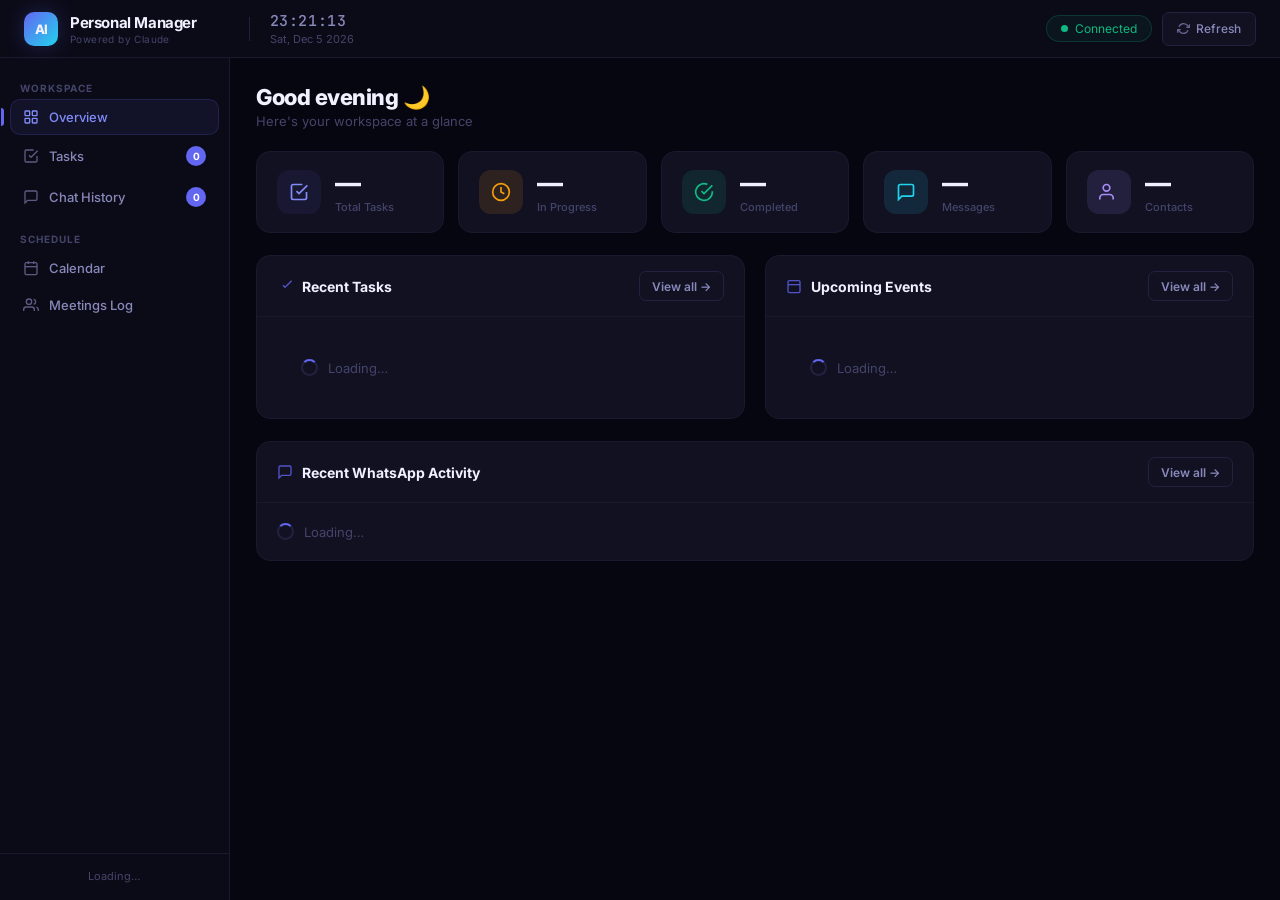
==== commit 0dedcbc1: "Fix button reply JSON parsing and chat history logging - Use force=True in get_json() so button repl" ====
--- a/dashboard.html
+++ b/dashboard.html
@@ -753,8 +753,16 @@
     el.innerHTML=msgs.map(m=>{
       const out=m.direction==='OUT';
       const btn=m.msg_type==='button';
+      const audio=m.msg_type==='audio';
+      const img=m.msg_type==='image';
+      const doc=m.msg_type==='document';
+      let icon='';
+      if(audio) icon='🎤 ';
+      if(img) icon='🖼️ ';
+      if(doc) icon='📄 ';
+      const txt=(m.message||'').replace(/\n/g,'<br>');
       return `<div class="bubble-wrap ${out?'out':'in'}">
-        <div class="bubble ${btn?'bubble-btn':''}">${esc(m.message||'')}</div>
+        <div class="bubble ${btn?'bubble-btn':''}">${icon}${btn?txt.replace(/\|/g,' · '):txt}</div>
         <div class="bubble-time">${fmt(m.created_at)}</div>
       </div>`;
     }).join('');
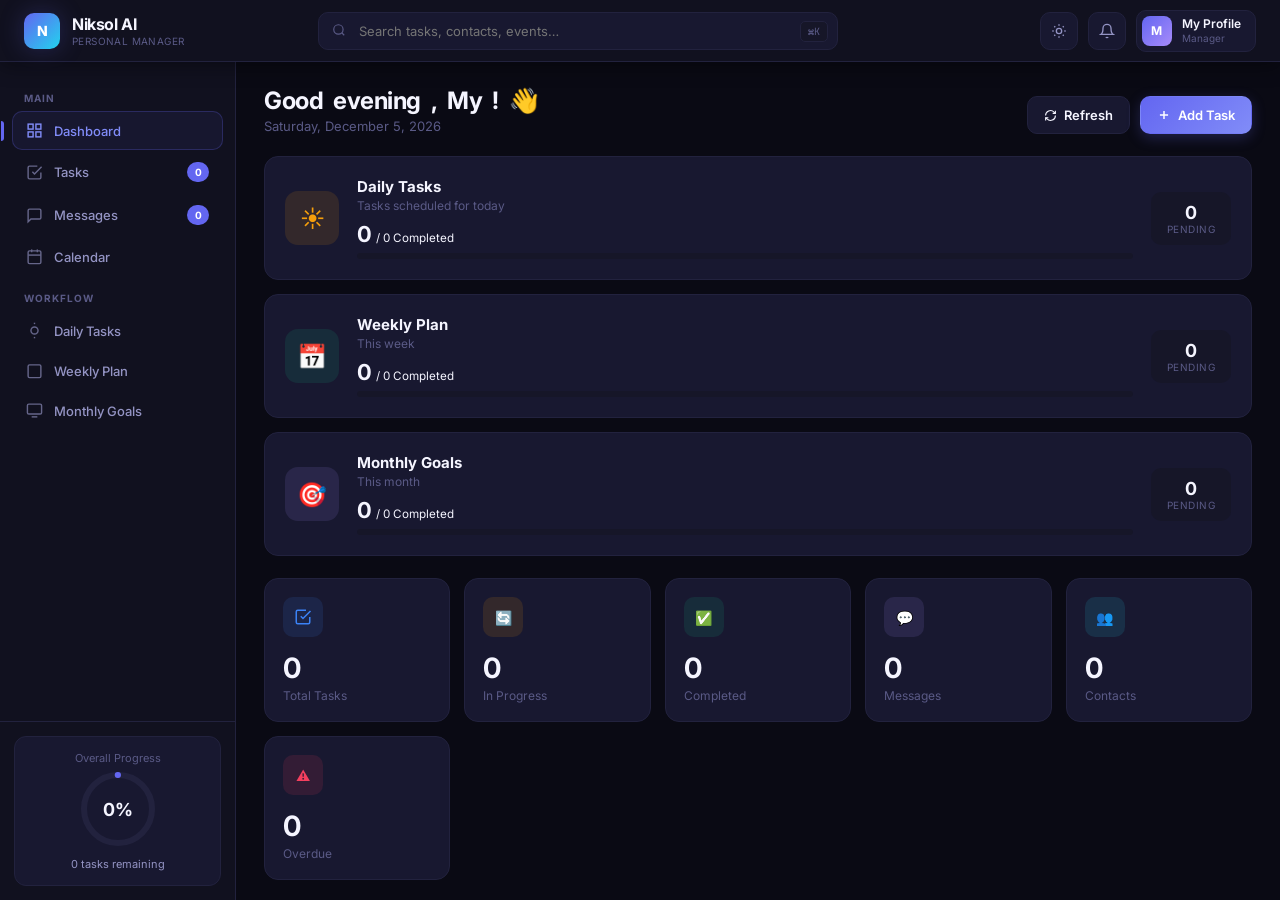
==== commit b312146f: "Major upgrade: smart agent, daily reminders, professional UI Bot Intelligence: - New system prompt f" ====
--- a/dashboard.html
+++ b/dashboard.html
@@ -1,16 +1,18 @@
 <!DOCTYPE html>
-<html lang="en">
+<html lang="en" data-theme="dark">
 <head>
 <meta charset="UTF-8"/>
 <meta name="viewport" content="width=device-width,initial-scale=1"/>
-<title>AI Manager — Dashboard</title>
+<title>Niksol AI — Personal Manager</title>
 <link href="https://fonts.googleapis.com/css2?family=Inter:wght@300;400;500;600;700;800&family=JetBrains+Mono:wght@400;500&display=swap" rel="stylesheet"/>
 <style>
 *,*::before,*::after{box-sizing:border-box;margin:0;padding:0}
-:root{
-  --bg:#060610;--bg2:#0b0b18;--bg3:#0f0f1e;--card:#111122;--card2:#161628;
-  --border:#1a1a2e;--border2:#222240;--border3:#2a2a50;
-  --t1:#f0f0ff;--t2:#8888bb;--t3:#44446a;--t4:#222244;
+
+/* ===== Theme Variables ===== */
+:root[data-theme="dark"]{
+  --bg:#0a0a14;--bg2:#11111f;--bg3:#161628;--card:#181830;--card2:#1f1f3a;
+  --border:#22223e;--border2:#2c2c4f;--border3:#3a3a66;
+  --t1:#f5f5ff;--t2:#9494c4;--t3:#5a5a86;--t4:#2a2a48;
   --accent:#6366f1;--accent2:#818cf8;--accent3:#a5b4fc;
   --aglow:rgba(99,102,241,.25);--aglow2:rgba(99,102,241,.08);
   --green:#10b981;--green2:rgba(16,185,129,.12);
@@ -19,509 +21,649 @@
   --purple:#a78bfa;--purple2:rgba(167,139,250,.12);
   --cyan:#22d3ee;--cyan2:rgba(34,211,238,.12);
   --red:#f43f5e;--red2:rgba(244,63,94,.12);
+  --shadow:0 4px 20px rgba(0,0,0,.4);
+  --shadow2:0 12px 40px rgba(0,0,0,.5);
+}
+:root[data-theme="light"]{
+  --bg:#f5f7fb;--bg2:#ffffff;--bg3:#f8f9fc;--card:#ffffff;--card2:#f8f9fc;
+  --border:#e5e7eb;--border2:#d1d5db;--border3:#9ca3af;
+  --t1:#0f172a;--t2:#475569;--t3:#94a3b8;--t4:#cbd5e1;
+  --accent:#4f46e5;--accent2:#6366f1;--accent3:#818cf8;
+  --aglow:rgba(79,70,229,.15);--aglow2:rgba(79,70,229,.05);
+  --green:#059669;--green2:rgba(5,150,105,.12);
+  --blue:#2563eb;--blue2:rgba(37,99,235,.12);
+  --amber:#d97706;--amber2:rgba(217,119,6,.12);
+  --purple:#8b5cf6;--purple2:rgba(139,92,246,.12);
+  --cyan:#0891b2;--cyan2:rgba(8,145,178,.12);
+  --red:#dc2626;--red2:rgba(220,38,38,.12);
+  --shadow:0 2px 8px rgba(0,0,0,.06);
+  --shadow2:0 8px 30px rgba(0,0,0,.08);
+}
+:root{
   --r:14px;--rs:10px;--rx:7px;
   --font:'Inter',sans-serif;--mono:'JetBrains Mono',monospace;
-  --sh:0 4px 24px rgba(0,0,0,.5);--sh2:0 8px 40px rgba(0,0,0,.6);
-}
-html,body{height:100%;overflow:hidden;font-family:var(--font);background:var(--bg);color:var(--t1);font-size:14px;-webkit-font-smoothing:antialiased}
-
-/* ── Topbar ── */
+}
+html,body{height:100%;overflow:hidden;font-family:var(--font);background:var(--bg);color:var(--t1);font-size:14px;-webkit-font-smoothing:antialiased;transition:background .25s,color .25s}
+
+/* ===== Topbar ===== */
 .topbar{
-  height:58px;background:var(--bg2);border-bottom:1px solid var(--border);
+  height:62px;background:var(--bg2);border-bottom:1px solid var(--border);
   display:flex;align-items:center;gap:0;padding:0 24px;flex-shrink:0;
-  position:relative;z-index:50;
-}
-.tbar-logo{display:flex;align-items:center;gap:12px;margin-right:32px}
+  position:relative;z-index:50;box-shadow:var(--shadow);
+}
+.tbar-logo{display:flex;align-items:center;gap:12px;margin-right:32px;cursor:pointer}
 .logo-gem{
-  width:34px;height:34px;border-radius:10px;flex-shrink:0;
+  width:36px;height:36px;border-radius:10px;flex-shrink:0;
   background:linear-gradient(135deg,var(--accent) 0%,var(--cyan) 100%);
-  display:grid;place-items:center;font-weight:800;font-size:13px;letter-spacing:-.5px;
-  box-shadow:0 0 20px var(--aglow);
-}
-.logo-label{font-weight:700;font-size:15px;letter-spacing:-.4px;color:var(--t1)}
+  display:grid;place-items:center;font-weight:800;font-size:14px;color:#fff;
+  box-shadow:0 0 24px var(--aglow);
+}
+.logo-label{font-weight:700;font-size:16px;letter-spacing:-.4px;color:var(--t1)}
 .logo-sub{font-size:10px;color:var(--t3);letter-spacing:.04em;margin-top:1px}
-.tbar-sep{width:1px;height:24px;background:var(--border2);margin:0 20px}
-.tbar-clock{font-family:var(--mono);font-size:15px;font-weight:500;color:var(--t2);letter-spacing:.04em}
-.tbar-date{font-size:11px;color:var(--t3);margin-top:1px}
+
+.tbar-search{
+  flex:1;max-width:520px;margin:0 auto;position:relative;
+}
+.tbar-search input{
+  width:100%;height:38px;border-radius:10px;border:1px solid var(--border);
+  background:var(--card);color:var(--t1);padding:0 16px 0 40px;font-size:13px;
+  font-family:var(--font);outline:none;transition:.2s;
+}
+.tbar-search input:focus{border-color:var(--accent);box-shadow:0 0 0 3px var(--aglow2)}
+.tbar-search svg{position:absolute;left:14px;top:11px;color:var(--t3)}
+.tbar-search kbd{
+  position:absolute;right:10px;top:9px;padding:3px 7px;font-size:10px;
+  background:var(--bg3);border:1px solid var(--border);border-radius:5px;color:var(--t3);
+  font-family:var(--mono);
+}
+
 .tbar-right{margin-left:auto;display:flex;align-items:center;gap:10px}
-.status-chip{
-  display:flex;align-items:center;gap:7px;padding:5px 14px;
-  border-radius:99px;border:1px solid rgba(16,185,129,.2);
-  background:rgba(16,185,129,.06);font-size:12px;color:var(--green);
-}
-.pulse{width:7px;height:7px;border-radius:50%;background:var(--green);animation:pulse 2s infinite}
-@keyframes pulse{0%,100%{opacity:1;transform:scale(1)}50%{opacity:.4;transform:scale(.85)}}
-.tbar-btn{
-  height:34px;padding:0 14px;border-radius:var(--rx);border:1px solid var(--border2);
-  background:var(--card);color:var(--t2);font-size:12px;font-weight:500;
-  cursor:pointer;font-family:var(--font);display:flex;align-items:center;gap:6px;
-  transition:.18s;
-}
-.tbar-btn:hover{border-color:var(--accent);color:var(--accent2);background:var(--aglow2)}
-.tbar-btn svg{opacity:.7}
-
-/* ── Layout ── */
-.app{display:flex;height:calc(100vh - 58px);overflow:hidden}
-
-/* ── Sidebar ── */
+.icon-btn{
+  width:38px;height:38px;border-radius:10px;border:1px solid var(--border);
+  background:var(--card);color:var(--t2);cursor:pointer;display:grid;place-items:center;
+  transition:.18s;position:relative;
+}
+.icon-btn:hover{border-color:var(--accent);color:var(--accent2);background:var(--aglow2)}
+.icon-btn .badge{
+  position:absolute;top:-4px;right:-4px;background:var(--red);color:#fff;
+  min-width:16px;height:16px;border-radius:99px;font-size:9px;font-weight:700;
+  display:grid;place-items:center;padding:0 4px;
+}
+.profile-chip{
+  display:flex;align-items:center;gap:10px;padding:5px 14px 5px 5px;border-radius:10px;
+  border:1px solid var(--border);background:var(--card);cursor:pointer;transition:.18s;
+}
+.profile-chip:hover{border-color:var(--accent)}
+.profile-av{
+  width:30px;height:30px;border-radius:8px;background:linear-gradient(135deg,var(--accent),var(--purple));
+  display:grid;place-items:center;color:#fff;font-weight:700;font-size:12px;
+}
+.profile-info{display:flex;flex-direction:column;line-height:1.2}
+.profile-name{font-size:12px;font-weight:600;color:var(--t1)}
+.profile-role{font-size:10px;color:var(--t3)}
+
+/* ===== Profile Dropdown ===== */
+.profile-pop{
+  position:absolute;top:60px;right:24px;width:280px;
+  background:var(--card);border:1px solid var(--border);border-radius:14px;
+  box-shadow:var(--shadow2);padding:14px;display:none;z-index:100;
+}
+.profile-pop.show{display:block;animation:slideDown .2s}
+@keyframes slideDown{from{opacity:0;transform:translateY(-6px)}to{opacity:1;transform:translateY(0)}}
+.pop-head{display:flex;align-items:center;gap:12px;padding-bottom:14px;border-bottom:1px solid var(--border)}
+.pop-av{
+  width:48px;height:48px;border-radius:12px;background:linear-gradient(135deg,var(--accent),var(--purple));
+  display:grid;place-items:center;color:#fff;font-weight:700;font-size:18px;cursor:pointer;
+  position:relative;overflow:hidden;
+}
+.pop-av input[type=file]{display:none}
+.pop-av .cam{
+  position:absolute;bottom:0;right:0;background:var(--accent);width:18px;height:18px;
+  border-radius:99px;display:grid;place-items:center;color:#fff;font-size:9px;
+}
+.pop-edit input{
+  width:100%;background:var(--bg3);border:1px solid var(--border);border-radius:8px;
+  padding:7px 10px;font-size:13px;color:var(--t1);font-family:var(--font);outline:none;margin-bottom:6px;
+}
+.pop-edit input:focus{border-color:var(--accent)}
+.pop-list{padding:8px 0}
+.pop-item{
+  display:flex;align-items:center;gap:10px;padding:9px 10px;border-radius:8px;
+  cursor:pointer;color:var(--t2);font-size:13px;transition:.15s;
+}
+.pop-item:hover{background:var(--bg3);color:var(--t1)}
+.pop-item svg{opacity:.7}
+
+/* ===== Layout ===== */
+.app{display:flex;height:calc(100vh - 62px);overflow:hidden}
+
+/* ===== Sidebar ===== */
 .sidebar{
-  width:230px;background:var(--bg2);border-right:1px solid var(--border);
+  width:236px;background:var(--bg2);border-right:1px solid var(--border);
   display:flex;flex-direction:column;flex-shrink:0;overflow:hidden;
 }
-.sidebar-inner{flex:1;overflow-y:auto;padding:12px 10px}
+.sidebar-inner{flex:1;overflow-y:auto;padding:14px 12px}
 .nav-group-label{
   font-size:10px;font-weight:700;letter-spacing:.1em;text-transform:uppercase;
-  color:var(--t3);padding:8px 10px 4px;margin-top:4px;
+  color:var(--t3);padding:10px 12px 6px;margin-top:6px;
 }
 .nav-item{
-  display:flex;align-items:center;gap:10px;padding:9px 12px;border-radius:var(--rs);
+  display:flex;align-items:center;gap:11px;padding:10px 13px;border-radius:10px;
   margin:1px 0;cursor:pointer;color:var(--t2);font-size:13px;font-weight:500;
   transition:.15s;border:1px solid transparent;position:relative;
 }
 .nav-item:hover{background:var(--card);color:var(--t1)}
 .nav-item.active{
-  background:var(--aglow2);color:var(--accent2);
-  border-color:rgba(99,102,241,.18);
+  background:var(--aglow2);color:var(--accent2);border-color:var(--aglow);
 }
 .nav-item.active::before{
-  content:'';position:absolute;left:-10px;top:50%;transform:translateY(-50%);
-  width:3px;height:18px;border-radius:0 3px 3px 0;background:var(--accent);
-}
-.nav-item svg{flex-shrink:0;width:16px;height:16px;opacity:.65}
+  content:'';position:absolute;left:-12px;top:50%;transform:translateY(-50%);
+  width:3px;height:20px;border-radius:0 3px 3px 0;background:var(--accent);
+}
+.nav-item svg{flex-shrink:0;width:17px;height:17px;opacity:.65}
 .nav-item.active svg,.nav-item:hover svg{opacity:1}
 .nav-badge{
-  margin-left:auto;min-width:20px;height:20px;padding:0 6px;
+  margin-left:auto;min-width:22px;height:20px;padding:0 7px;
   background:var(--accent);color:#fff;font-size:10px;font-weight:700;
   border-radius:99px;display:grid;place-items:center;
 }
-.sidebar-footer{
-  padding:14px;border-top:1px solid var(--border);flex-shrink:0;
-}
-.sidebar-footer-info{font-size:11px;color:var(--t3);text-align:center;line-height:1.6}
-
-/* ── Content ── */
-.content{flex:1;overflow-y:auto;background:var(--bg)}
-.page{display:none;flex-direction:column;gap:22px;padding:26px;min-height:100%}
-.page.active{display:flex}
-
-/* ── Page header ── */
-.page-header{display:flex;align-items:flex-start;justify-content:space-between;gap:16px}
-.page-title{font-size:22px;font-weight:800;letter-spacing:-.5px;color:var(--t1)}
+
+.sidebar-footer{padding:14px;border-top:1px solid var(--border);flex-shrink:0}
+.progress-card{
+  background:var(--card);border:1px solid var(--border);border-radius:12px;padding:14px;text-align:center;
+}
+.progress-ring{position:relative;width:80px;height:80px;margin:0 auto 8px}
+.progress-ring svg{transform:rotate(-90deg)}
+.progress-ring circle{fill:none;stroke-width:6}
+.progress-ring .ring-bg{stroke:var(--border)}
+.progress-ring .ring-fg{stroke:var(--accent);stroke-linecap:round;transition:.8s}
+.progress-ring .pct{
+  position:absolute;inset:0;display:grid;place-items:center;font-size:18px;font-weight:700;color:var(--t1);
+}
+.progress-card-label{font-size:11px;color:var(--t3);margin-bottom:4px}
+.progress-card-sub{font-size:11px;color:var(--t2);margin-top:8px}
+
+/* ===== Main ===== */
+.main{flex:1;overflow-y:auto;background:var(--bg);padding:24px 28px}
+.section{display:none}
+.section.active{display:block;animation:fade .25s}
+@keyframes fade{from{opacity:0;transform:translateY(4px)}to{opacity:1;transform:translateY(0)}}
+
+.page-head{display:flex;align-items:flex-end;justify-content:space-between;gap:16px;margin-bottom:22px;flex-wrap:wrap}
+.page-title{font-size:24px;font-weight:700;letter-spacing:-.5px;display:flex;align-items:center;gap:10px}
+.page-title .wave{display:inline-block;animation:wave 1.5s ease-in-out 1}
+@keyframes wave{0%,100%{transform:rotate(0)}25%{transform:rotate(15deg)}75%{transform:rotate(-10deg)}}
 .page-sub{font-size:13px;color:var(--t3);margin-top:3px}
-.page-actions{display:flex;align-items:center;gap:10px;flex-shrink:0}
-
-/* ── Stats ── */
-.stats-grid{display:grid;grid-template-columns:repeat(5,1fr);gap:14px}
-.stat-card{
-  background:var(--card);border:1px solid var(--border);border-radius:var(--r);
-  padding:18px 20px;display:flex;align-items:center;gap:14px;
-  transition:.2s;cursor:default;
-}
-.stat-card:hover{border-color:var(--border3);transform:translateY(-2px);box-shadow:var(--sh)}
+.page-actions{display:flex;align-items:center;gap:10px}
+
+.btn{
+  height:38px;padding:0 16px;border-radius:10px;border:1px solid var(--border);
+  background:var(--card);color:var(--t1);font-family:var(--font);font-size:13px;font-weight:600;
+  cursor:pointer;display:flex;align-items:center;gap:7px;transition:.18s;
+}
+.btn:hover{border-color:var(--accent);background:var(--aglow2)}
+.btn-pri{
+  background:linear-gradient(135deg,var(--accent),var(--accent2));
+  color:#fff;border-color:transparent;box-shadow:0 4px 14px var(--aglow);
+}
+.btn-pri:hover{transform:translateY(-1px);box-shadow:0 6px 20px var(--aglow);background:linear-gradient(135deg,var(--accent),var(--accent2))}
+.btn-ghost{background:transparent}
+
+/* ===== Stat Cards ===== */
+.stats-grid{display:grid;grid-template-columns:repeat(auto-fit,minmax(180px,1fr));gap:14px;margin-bottom:22px}
+.stat{
+  background:var(--card);border:1px solid var(--border);border-radius:14px;padding:18px;
+  position:relative;overflow:hidden;transition:.2s;
+}
+.stat:hover{transform:translateY(-2px);box-shadow:var(--shadow)}
+.stat-top{display:flex;align-items:flex-start;justify-content:space-between;margin-bottom:14px}
 .stat-icon{
-  width:44px;height:44px;border-radius:12px;display:grid;place-items:center;flex-shrink:0;
-}
-.si-accent{background:var(--aglow2);color:var(--accent2)}
-.si-green {background:var(--green2);color:var(--green)}
-.si-amber {background:var(--amber2);color:var(--amber)}
-.si-blue  {background:var(--blue2); color:var(--blue)}
-.si-purple{background:var(--purple2);color:var(--purple)}
-.si-cyan  {background:var(--cyan2); color:var(--cyan)}
-.stat-val{font-size:26px;font-weight:800;line-height:1;letter-spacing:-.5px}
-.stat-lbl{font-size:11px;color:var(--t3);margin-top:4px;font-weight:500}
-
-/* ── Panel ── */
-.panel{background:var(--card);border:1px solid var(--border);border-radius:var(--r);overflow:hidden}
-.panel-head{
-  display:flex;align-items:center;justify-content:space-between;gap:12px;
-  padding:15px 20px;border-bottom:1px solid var(--border);
-}
-.panel-title{display:flex;align-items:center;gap:9px;font-size:14px;font-weight:700;color:var(--t1)}
-.panel-title svg{color:var(--accent);opacity:.8;flex-shrink:0}
-.panel-title-sub{font-size:11px;color:var(--t3);font-weight:400;margin-left:4px}
-.panel-badge{
-  background:var(--bg3);border:1px solid var(--border2);border-radius:99px;
-  padding:3px 12px;font-size:11px;color:var(--t2);font-weight:600;
-}
-.panel-body{padding:18px 20px}
-.panel-body.no-pad{padding:0}
-
-/* ── Search bar ── */
-.search-bar{
-  display:flex;align-items:center;gap:8px;
-  background:var(--bg3);border:1px solid var(--border2);border-radius:var(--rs);
-  padding:0 14px;height:38px;transition:.18s;
-}
-.search-bar:focus-within{border-color:var(--accent);box-shadow:0 0 0 3px var(--aglow)}
-.search-bar svg{color:var(--t3);flex-shrink:0}
-.search-bar input{
-  flex:1;background:none;border:none;outline:none;color:var(--t1);
-  font-size:13px;font-family:var(--font);
-}
-.search-bar input::placeholder{color:var(--t3)}
-
-/* ── Tasks ── */
-.task-toolbar{display:flex;align-items:center;gap:10px;flex-wrap:wrap}
-.filter-pill{
-  padding:5px 14px;border-radius:99px;border:1px solid var(--border2);
-  background:none;color:var(--t2);font-size:12px;font-weight:500;
-  cursor:pointer;font-family:var(--font);transition:.15s;white-space:nowrap;
-}
-.filter-pill:hover{border-color:var(--accent);color:var(--accent2)}
-.filter-pill.on{border-color:var(--accent);color:var(--accent2);background:var(--aglow2)}
-
-.task-list{display:flex;flex-direction:column;gap:8px;margin-top:16px}
+  width:40px;height:40px;border-radius:10px;display:grid;place-items:center;
+  background:var(--aglow2);color:var(--accent);
+}
+.stat-trend{font-size:11px;font-weight:600;display:flex;align-items:center;gap:3px}
+.stat-trend.up{color:var(--green)}
+.stat-trend.down{color:var(--red)}
+.stat-num{font-size:28px;font-weight:700;letter-spacing:-1px;color:var(--t1)}
+.stat-label{font-size:12px;color:var(--t3);margin-top:3px}
+
+/* color variants */
+.stat.s-blue .stat-icon{background:var(--blue2);color:var(--blue)}
+.stat.s-green .stat-icon{background:var(--green2);color:var(--green)}
+.stat.s-amber .stat-icon{background:var(--amber2);color:var(--amber)}
+.stat.s-red .stat-icon{background:var(--red2);color:var(--red)}
+.stat.s-purple .stat-icon{background:var(--purple2);color:var(--purple)}
+.stat.s-cyan .stat-icon{background:var(--cyan2);color:var(--cyan)}
+
+/* ===== Period Task Cards (Daily/Weekly/Monthly) ===== */
+.period-grid{display:grid;grid-template-columns:1fr;gap:14px;margin-bottom:22px}
+.period-card{
+  background:var(--card);border:1px solid var(--border);border-radius:14px;padding:20px;
+  display:grid;grid-template-columns:auto 1fr auto;gap:18px;align-items:center;
+}
+.period-icon{
+  width:54px;height:54px;border-radius:13px;display:grid;place-items:center;font-size:24px;
+  background:var(--aglow2);
+}
+.period-card.p-daily .period-icon{background:var(--amber2);color:var(--amber)}
+.period-card.p-weekly .period-icon{background:var(--green2);color:var(--green)}
+.period-card.p-monthly .period-icon{background:var(--purple2);color:var(--purple)}
+.period-card.p-overdue .period-icon{background:var(--red2);color:var(--red)}
+.period-info-h{font-size:15px;font-weight:700;color:var(--t1);margin-bottom:2px}
+.period-info-d{font-size:12px;color:var(--t3);margin-bottom:8px}
+.period-bar{height:6px;background:var(--bg3);border-radius:99px;overflow:hidden;margin-top:6px}
+.period-bar-fill{height:100%;border-radius:99px;background:linear-gradient(90deg,var(--accent),var(--accent2));transition:.6s}
+.period-card.p-weekly .period-bar-fill{background:linear-gradient(90deg,var(--green),#34d399)}
+.period-card.p-monthly .period-bar-fill{background:linear-gradient(90deg,var(--purple),var(--accent2))}
+.period-card.p-overdue .period-bar-fill{background:linear-gradient(90deg,var(--red),#fb7185)}
+.period-num{font-size:22px;font-weight:700;color:var(--t1)}
+.period-num small{font-size:13px;color:var(--t3);font-weight:500}
+.period-pending{
+  text-align:center;padding:10px 16px;background:var(--bg3);border-radius:10px;min-width:80px;
+}
+.period-pending .pn-num{font-size:18px;font-weight:700;color:var(--t1)}
+.period-pending .pn-label{font-size:10px;color:var(--t3);text-transform:uppercase;letter-spacing:.05em}
+
+/* ===== Card / Panel ===== */
+.panel{background:var(--card);border:1px solid var(--border);border-radius:14px;overflow:hidden}
+.panel-head{display:flex;align-items:center;justify-content:space-between;padding:16px 20px;border-bottom:1px solid var(--border)}
+.panel-title{font-size:14px;font-weight:700;color:var(--t1)}
+.panel-body{padding:0}
+
+/* ===== Tabs ===== */
+.tabs{display:flex;gap:4px;background:var(--bg3);padding:4px;border-radius:10px;width:fit-content;border:1px solid var(--border);margin-bottom:14px}
+.tab{
+  padding:8px 16px;border-radius:7px;font-size:12px;font-weight:600;color:var(--t2);
+  cursor:pointer;border:none;background:none;font-family:var(--font);transition:.15s;
+}
+.tab.active{background:var(--card);color:var(--accent2);box-shadow:var(--shadow)}
+.tab:hover:not(.active){color:var(--t1)}
+
+/* ===== Inputs ===== */
+.inp{
+  height:38px;padding:0 14px;border-radius:9px;border:1px solid var(--border);
+  background:var(--bg3);color:var(--t1);font-family:var(--font);font-size:13px;
+  outline:none;transition:.18s;width:100%;
+}
+.inp:focus{border-color:var(--accent);background:var(--card);box-shadow:0 0 0 3px var(--aglow2)}
+select.inp{cursor:pointer;padding-right:30px;-webkit-appearance:none;appearance:none;
+  background-image:url("data:image/svg+xml;utf8,<svg xmlns='http://www.w3.org/2000/svg' width='10' height='6' viewBox='0 0 10 6'><path fill='%238888aa' d='M0 0l5 6 5-6z'/></svg>");
+  background-repeat:no-repeat;background-position:right 12px center;
+}
+
+/* ===== Tasks ===== */
+.task-grid{padding:14px;display:flex;flex-direction:column;gap:8px;max-height:520px;overflow-y:auto}
 .task-row{
-  display:flex;align-items:center;gap:12px;padding:13px 16px;
-  background:var(--bg3);border:1px solid var(--border);border-radius:var(--rs);
-  transition:.18s;
-}
-.task-row:hover{border-color:var(--border2);background:var(--card2)}
-.task-id{font-size:11px;color:var(--t3);font-family:var(--mono);min-width:32px;flex-shrink:0}
+  display:grid;grid-template-columns:auto 1fr auto auto auto;gap:12px;align-items:center;
+  padding:12px 14px;border:1px solid var(--border);border-radius:10px;background:var(--bg3);
+  transition:.15s;
+}
+.task-row:hover{border-color:var(--border3);background:var(--card2)}
 .task-check{
-  width:20px;height:20px;border-radius:6px;border:2px solid var(--border2);
-  display:grid;place-items:center;flex-shrink:0;cursor:pointer;transition:.15s;
-}
-.task-check:hover{border-color:var(--accent)}
-.task-check.checked{background:var(--green);border-color:var(--green)}
-.task-check.checked::after{content:'✓';color:#fff;font-size:11px;font-weight:700}
-.task-body{flex:1;min-width:0}
+  width:18px;height:18px;border-radius:6px;border:2px solid var(--border3);cursor:pointer;
+  display:grid;place-items:center;transition:.18s;
+}
+.task-check.done{background:var(--green);border-color:var(--green)}
+.task-check.done::after{content:'✓';color:#fff;font-size:11px;font-weight:700}
+.task-info{display:flex;flex-direction:column;gap:3px;min-width:0}
 .task-name{font-size:13px;font-weight:600;color:var(--t1);white-space:nowrap;overflow:hidden;text-overflow:ellipsis}
 .task-name.done{text-decoration:line-through;color:var(--t3)}
-.task-meta{font-size:11px;color:var(--t3);margin-top:3px;display:flex;align-items:center;gap:8px}
-.task-cat{color:var(--t2)}
-.pill{
-  padding:3px 10px;border-radius:99px;font-size:11px;font-weight:600;
-  white-space:nowrap;flex-shrink:0;
-}
-.pill-todo      {background:rgba(59,130,246,.12);color:var(--blue)}
-.pill-progress  {background:rgba(245,158,11,.12);color:var(--amber)}
-.pill-review    {background:rgba(167,139,250,.12);color:var(--purple)}
-.pill-done      {background:rgba(16,185,129,.12);color:var(--green)}
-.pill-cancelled {background:rgba(244,63,94,.12);color:var(--red)}
-.pill-high  {background:rgba(244,63,94,.1);color:var(--red)}
-.pill-medium{background:rgba(245,158,11,.1);color:var(--amber)}
-.pill-low   {background:rgba(16,185,129,.1);color:var(--green)}
-.task-acts{display:flex;align-items:center;gap:6px;flex-shrink:0;opacity:0;transition:.15s}
-.task-row:hover .task-acts{opacity:1}
-.icon-btn{
-  width:30px;height:30px;border-radius:var(--rx);border:1px solid var(--border2);
-  background:none;display:grid;place-items:center;cursor:pointer;transition:.15s;
-  color:var(--t2);flex-shrink:0;
-}
-.icon-btn:hover{border-color:var(--accent);color:var(--accent2);background:var(--aglow2)}
-.icon-btn.del:hover{border-color:var(--red);color:var(--red);background:var(--red2)}
-
-/* Add task form */
-.add-form{
-  margin-top:16px;padding:18px;background:var(--bg3);border:1px solid var(--border);
-  border-radius:var(--rs);display:flex;flex-direction:column;gap:12px;
-}
-.add-form-title{font-size:13px;font-weight:700;color:var(--t1)}
-.form-row{display:grid;grid-template-columns:1fr 1fr 1fr;gap:10px}
-.form-row-2{display:grid;grid-template-columns:1fr 1fr;gap:10px}
-.inp{
-  padding:9px 13px;background:var(--bg2);border:1px solid var(--border2);
-  border-radius:var(--rx);color:var(--t1);font-size:13px;font-family:var(--font);
-  outline:none;transition:.18s;width:100%;
-}
-.inp:focus{border-color:var(--accent);box-shadow:0 0 0 3px var(--aglow)}
-.inp::placeholder{color:var(--t3)}
-.inp option{background:var(--bg2)}
-.form-footer{display:flex;align-items:center;justify-content:flex-end;gap:10px}
-.btn{
-  height:36px;padding:0 18px;border-radius:var(--rx);font-size:13px;
-  font-weight:600;cursor:pointer;font-family:var(--font);display:flex;
-  align-items:center;gap:7px;transition:.18s;border:none;
-}
-.btn-primary{background:var(--accent);color:#fff}
-.btn-primary:hover{background:var(--accent2);box-shadow:0 0 16px var(--aglow)}
-.btn-ghost{background:none;border:1px solid var(--border2);color:var(--t2)}
-.btn-ghost:hover{border-color:var(--accent);color:var(--accent2)}
-
-/* ── Chat ── */
-.chat-shell{
-  display:grid;grid-template-columns:280px 1fr;height:640px;
-  border-radius:var(--r);border:1px solid var(--border);overflow:hidden;
-}
-.contacts-pane{background:var(--bg2);border-right:1px solid var(--border);display:flex;flex-direction:column;overflow:hidden}
-.contacts-head{padding:14px 16px;border-bottom:1px solid var(--border);display:flex;flex-direction:column;gap:10px}
-.contacts-head h3{font-size:14px;font-weight:700}
-.contacts-list{flex:1;overflow-y:auto}
-.contact-row{
-  display:flex;align-items:center;gap:10px;padding:12px 16px;
-  cursor:pointer;border-bottom:1px solid var(--border);transition:.15s;
-  position:relative;
-}
-.contact-row:hover{background:var(--card)}
-.contact-row.on{background:var(--aglow2);border-left:2px solid var(--accent)}
+.task-meta{font-size:11px;color:var(--t3);display:flex;align-items:center;gap:8px;flex-wrap:wrap}
+.task-meta .pill{padding:2px 8px;border-radius:99px;background:var(--card);border:1px solid var(--border);font-size:10px}
+.task-priority{font-size:18px}
+.task-status-pill{
+  font-size:10px;font-weight:700;padding:4px 10px;border-radius:99px;
+  background:var(--blue2);color:var(--blue);white-space:nowrap;
+}
+.task-status-pill.s-todo{background:var(--blue2);color:var(--blue)}
+.task-status-pill.s-progress{background:var(--amber2);color:var(--amber)}
+.task-status-pill.s-review{background:var(--purple2);color:var(--purple)}
+.task-status-pill.s-done{background:var(--green2);color:var(--green)}
+.task-del{
+  width:28px;height:28px;border-radius:7px;border:1px solid transparent;
+  background:transparent;color:var(--t3);cursor:pointer;display:grid;place-items:center;transition:.15s;
+}
+.task-del:hover{background:var(--red2);color:var(--red);border-color:var(--red2)}
+
+.empty{text-align:center;padding:48px 20px;color:var(--t3);font-size:13px}
+.empty svg{margin:0 auto 12px;display:block;opacity:.4}
+
+/* ===== Add Task Form ===== */
+.add-form{padding:18px 20px;background:var(--bg3);border-bottom:1px solid var(--border);display:none}
+.add-form.show{display:block}
+.add-form-grid{display:grid;grid-template-columns:2fr 1fr 1fr 1fr auto;gap:10px;align-items:center}
+@media(max-width:900px){.add-form-grid{grid-template-columns:1fr}}
+
+/* ===== Chat Layout ===== */
+.chat-app{display:grid;grid-template-columns:300px 1fr;height:calc(100vh - 62px - 48px);background:var(--card);border:1px solid var(--border);border-radius:14px;overflow:hidden}
+.chat-sidebar{border-right:1px solid var(--border);display:flex;flex-direction:column;background:var(--bg2)}
+.chat-search-wrap{padding:14px;border-bottom:1px solid var(--border)}
+.contacts{flex:1;overflow-y:auto}
+.contact{
+  display:flex;align-items:center;gap:11px;padding:12px 14px;cursor:pointer;
+  border-bottom:1px solid var(--border);transition:.15s;position:relative;
+}
+.contact:hover{background:var(--card)}
+.contact.active{background:var(--aglow2)}
 .contact-av{
-  width:38px;height:38px;border-radius:50%;flex-shrink:0;
-  background:linear-gradient(135deg,var(--accent),var(--cyan));
-  display:grid;place-items:center;font-weight:700;font-size:13px;
+  width:38px;height:38px;border-radius:10px;background:linear-gradient(135deg,var(--accent),var(--cyan));
+  display:grid;place-items:center;color:#fff;font-weight:700;font-size:13px;flex-shrink:0;
 }
 .contact-info{flex:1;min-width:0}
 .contact-phone{font-size:13px;font-weight:600;color:var(--t1)}
-.contact-last{font-size:11px;color:var(--t2);white-space:nowrap;overflow:hidden;text-overflow:ellipsis;margin-top:2px}
+.contact-last{font-size:11px;color:var(--t3);white-space:nowrap;overflow:hidden;text-overflow:ellipsis;margin-top:2px}
 .contact-del{
-  position:absolute;right:10px;top:50%;transform:translateY(-50%);
-  width:26px;height:26px;border-radius:6px;border:none;background:none;
-  color:var(--t3);cursor:pointer;display:grid;place-items:center;
-  opacity:0;transition:.15s;
-}
-.contact-row:hover .contact-del{opacity:1}
+  width:26px;height:26px;border-radius:7px;border:none;background:transparent;color:var(--t3);
+  cursor:pointer;display:grid;place-items:center;opacity:0;transition:.15s;
+}
+.contact:hover .contact-del{opacity:1}
 .contact-del:hover{background:var(--red2);color:var(--red)}
 
-.chat-pane{display:flex;flex-direction:column;background:var(--bg3)}
-.chat-head{padding:14px 20px;border-bottom:1px solid var(--border);background:var(--bg2);display:flex;align-items:center;justify-content:space-between}
-.chat-head-left{display:flex;align-items:center;gap:12px}
-.chat-head-av{width:36px;height:36px;border-radius:50%;background:linear-gradient(135deg,var(--accent),var(--cyan));display:grid;place-items:center;font-weight:700;font-size:12px;flex-shrink:0}
-.chat-head-name{font-weight:700;font-size:14px}
-.chat-head-sub{font-size:11px;color:var(--t2);margin-top:1px}
-.chat-msgs{flex:1;overflow-y:auto;padding:16px;display:flex;flex-direction:column;gap:10px}
+.chat-main{display:flex;flex-direction:column;background:var(--bg)}
+.chat-head{padding:14px 18px;border-bottom:1px solid var(--border);display:flex;align-items:center;gap:12px;background:var(--card)}
+.chat-head-av{width:36px;height:36px;border-radius:10px;background:linear-gradient(135deg,var(--accent),var(--purple));display:grid;place-items:center;color:#fff;font-weight:700;font-size:13px}
+.chat-head-name{font-size:14px;font-weight:600}
+.chat-head-sub{font-size:11px;color:var(--t3)}
+.chat-msgs{flex:1;overflow-y:auto;padding:18px;display:flex;flex-direction:column;gap:10px}
 .bubble-wrap{display:flex;flex-direction:column;gap:3px;max-width:72%}
 .bubble-wrap.out{align-self:flex-end;align-items:flex-end}
 .bubble-wrap.in{align-self:flex-start}
-.bubble{padding:10px 14px;border-radius:14px;font-size:13px;line-height:1.5}
+.bubble{padding:10px 14px;border-radius:14px;font-size:13px;line-height:1.5;word-wrap:break-word}
 .in .bubble{background:var(--card2);color:var(--t1);border-radius:14px 14px 14px 3px}
 .out .bubble{background:linear-gradient(135deg,var(--accent),var(--accent2));color:#fff;border-radius:14px 14px 3px 14px}
-.bubble-btn{background:var(--aglow2);border:1px solid rgba(99,102,241,.25);color:var(--accent2);border-radius:99px;padding:7px 14px}
+.bubble-btn{background:var(--aglow2)!important;border:1px solid var(--aglow);color:var(--accent2)!important}
 .bubble-time{font-size:10px;color:var(--t3);padding:0 2px}
-.chat-empty-state{flex:1;display:flex;flex-direction:column;align-items:center;justify-content:center;gap:8px;color:var(--t3)}
-.chat-empty-state svg{opacity:.3}
-
-/* ── Events ── */
-.event-list{display:flex;flex-direction:column;gap:10px}
-.event-row{
-  display:flex;gap:16px;padding:16px 18px;background:var(--bg3);
-  border:1px solid var(--border);border-radius:var(--rs);align-items:flex-start;transition:.18s;
-}
-.event-row:hover{border-color:var(--border2)}
-.event-date{display:flex;flex-direction:column;align-items:center;min-width:52px}
-.event-day{font-size:24px;font-weight:800;color:var(--accent);line-height:1;letter-spacing:-.5px}
-.event-mon{font-size:10px;color:var(--t3);text-transform:uppercase;letter-spacing:.06em;font-weight:600;margin-top:1px}
-.event-stripe{width:2px;border-radius:99px;background:linear-gradient(180deg,var(--accent),var(--cyan));align-self:stretch;flex-shrink:0;margin:0 2px}
-.event-body{flex:1}
-.event-title{font-size:14px;font-weight:700;margin-bottom:4px}
-.event-meta{font-size:12px;color:var(--t2)}
-
-/* ── Table ── */
-.tbl-wrap{overflow-x:auto}
-.tbl{width:100%;border-collapse:collapse;font-size:13px}
-.tbl th{
-  text-align:left;padding:0 16px 10px;border-bottom:1px solid var(--border);
-  font-size:10px;font-weight:700;letter-spacing:.07em;text-transform:uppercase;color:var(--t3);
-}
-.tbl th:first-child{padding-left:0}
-.tbl td{padding:11px 16px;border-bottom:1px solid var(--border);color:var(--t2);vertical-align:middle}
-.tbl td:first-child{padding-left:0}
-.tbl tr:last-child td{border-bottom:none}
-.tbl tr:hover td{background:rgba(255,255,255,.015)}
-.td-bold{color:var(--t1)!important;font-weight:600}
-
-/* ── Grid layouts ── */
-.g2{display:grid;grid-template-columns:1fr 1fr;gap:20px}
-.g3{display:grid;grid-template-columns:1fr 1fr 1fr;gap:20px}
-
-/* ── Misc ── */
-.empty{display:flex;flex-direction:column;align-items:center;justify-content:center;gap:8px;padding:48px;color:var(--t3);font-size:13px;text-align:center}
-.empty svg{opacity:.25;margin-bottom:4px}
-.loading{display:flex;align-items:center;gap:10px;color:var(--t3);font-size:13px;padding:24px}
-.spin{width:17px;height:17px;border:2px solid var(--border2);border-top-color:var(--accent);border-radius:50%;animation:rot .6s linear infinite;flex-shrink:0}
-@keyframes rot{to{transform:rotate(360deg)}}
-.divider{height:1px;background:var(--border);margin:4px 0}
-
-/* ── Scrollbars ── */
-::-webkit-scrollbar{width:4px;height:4px}
-::-webkit-scrollbar-track{background:transparent}
-::-webkit-scrollbar-thumb{background:var(--border2);border-radius:99px}
-::-webkit-scrollbar-thumb:hover{background:var(--border3)}
-
-/* ── Responsive ── */
-@media(max-width:1000px){.stats-grid{grid-template-columns:repeat(3,1fr)}.g2,.g3{grid-template-columns:1fr}}
-@media(max-width:700px){.sidebar{display:none}.stats-grid{grid-template-columns:1fr 1fr}.chat-shell{grid-template-columns:1fr;height:auto}.contacts-pane{display:none}}
+.chat-empty-state{display:grid;place-items:center;height:100%;color:var(--t3);text-align:center;gap:10px}
+
+/* ===== Calendar / Events ===== */
+.event-list{display:flex;flex-direction:column;gap:10px;padding:14px}
+.event{
+  display:grid;grid-template-columns:auto 1fr;gap:14px;padding:14px;
+  border:1px solid var(--border);border-radius:12px;background:var(--bg3);transition:.15s;
+}
+.event:hover{border-color:var(--accent);background:var(--card2)}
+.event-date{
+  width:60px;text-align:center;border-right:1px solid var(--border);padding-right:14px;
+}
+.event-day{font-size:22px;font-weight:700;color:var(--accent2);line-height:1}
+.event-month{font-size:10px;text-transform:uppercase;color:var(--t3);letter-spacing:.05em;margin-top:4px}
+.event-info{display:flex;flex-direction:column;gap:4px;min-width:0}
+.event-title{font-size:14px;font-weight:600;color:var(--t1)}
+.event-time{font-size:11px;color:var(--t3)}
+
+/* ===== Modal ===== */
+.modal-bg{
+  position:fixed;inset:0;background:rgba(0,0,0,.6);backdrop-filter:blur(4px);
+  display:none;place-items:center;z-index:200;
+}
+.modal-bg.show{display:grid;animation:fade .15s}
+.modal{background:var(--card);border:1px solid var(--border);border-radius:14px;width:480px;max-width:92vw;padding:24px;box-shadow:var(--shadow2)}
+.modal h3{font-size:18px;margin-bottom:18px}
+.modal label{display:block;font-size:12px;color:var(--t2);margin:10px 0 5px;font-weight:500}
+
+/* ===== Scrollbars ===== */
+*::-webkit-scrollbar{width:6px;height:6px}
+*::-webkit-scrollbar-track{background:transparent}
+*::-webkit-scrollbar-thumb{background:var(--border2);border-radius:99px}
+*::-webkit-scrollbar-thumb:hover{background:var(--border3)}
+
+/* ===== Responsive ===== */
+@media(max-width:880px){
+  .sidebar{position:absolute;left:-240px;top:62px;height:calc(100vh - 62px);transition:.25s;z-index:30}
+  .sidebar.open{left:0}
+  .tbar-search{display:none}
+  .chat-app{grid-template-columns:1fr}
+  .chat-sidebar.hide-mobile{display:none}
+}
 </style>
 </head>
 <body>
 
-<!-- ── Topbar ── -->
-<header class="topbar">
-  <div class="tbar-logo">
-    <div class="logo-gem">AI</div>
+<!-- Topbar -->
+<div class="topbar">
+  <div class="tbar-logo" onclick="goSection('overview')">
+    <div class="logo-gem">N</div>
     <div>
-      <div class="logo-label">Personal Manager</div>
-      <div class="logo-sub">Powered by Claude</div>
+      <div class="logo-label">Niksol AI</div>
+      <div class="logo-sub">PERSONAL MANAGER</div>
     </div>
   </div>
-  <div class="tbar-sep"></div>
-  <div style="display:flex;flex-direction:column">
-    <div class="tbar-clock" id="clock">--:--:--</div>
-    <div class="tbar-date" id="topDate">--</div>
+
+  <div class="tbar-search">
+    <svg width="14" height="14" viewBox="0 0 24 24" fill="none" stroke="currentColor" stroke-width="2"><circle cx="11" cy="11" r="8"/><path d="m21 21-4.3-4.3"/></svg>
+    <input id="globalSearch" placeholder="Search tasks, contacts, events…"/>
+    <kbd>⌘K</kbd>
   </div>
+
   <div class="tbar-right">
-    <div class="status-chip"><div class="pulse"></div><span id="connStatus">Connecting…</span></div>
-    <button class="tbar-btn" onclick="refreshAll()">
-      <svg width="13" height="13" viewBox="0 0 24 24" fill="none" stroke="currentColor" stroke-width="2.5"><polyline points="23 4 23 10 17 10"/><polyline points="1 20 1 14 7 14"/><path d="M3.51 9a9 9 0 0 1 14.85-3.36L23 10M1 14l4.64 4.36A9 9 0 0 0 20.49 15"/></svg>
-      Refresh
+    <button class="icon-btn" onclick="toggleTheme()" title="Toggle theme">
+      <svg id="themeIcon" width="16" height="16" viewBox="0 0 24 24" fill="none" stroke="currentColor" stroke-width="2"><circle cx="12" cy="12" r="4"/><path d="M12 2v2M12 20v2M4.93 4.93l1.41 1.41M17.66 17.66l1.41 1.41M2 12h2M20 12h2M6.34 17.66l-1.41 1.41M19.07 4.93l-1.41 1.41"/></svg>
     </button>
+    <button class="icon-btn" title="Notifications">
+      <svg width="16" height="16" viewBox="0 0 24 24" fill="none" stroke="currentColor" stroke-width="2"><path d="M6 8a6 6 0 0 1 12 0c0 7 3 9 3 9H3s3-2 3-9"/><path d="M10.3 21a1.94 1.94 0 0 0 3.4 0"/></svg>
+      <span class="badge" id="notifBadge" style="display:none">0</span>
+    </button>
+    <div class="profile-chip" onclick="toggleProfilePop(event)">
+      <div class="profile-av" id="navAv">D</div>
+      <div class="profile-info">
+        <div class="profile-name" id="navName">My Profile</div>
+        <div class="profile-role">Manager</div>
+      </div>
+    </div>
   </div>
-</header>
-
-<!-- ── App ── -->
+</div>
+
+<!-- Profile dropdown -->
+<div class="profile-pop" id="profilePop" onclick="event.stopPropagation()">
+  <div class="pop-head">
+    <label class="pop-av" id="bigAv">
+      <span id="bigAvLetter">D</span>
+      <span class="cam">📷</span>
+      <input type="file" accept="image/*" onchange="setAvatar(event)"/>
+    </label>
+    <div class="pop-edit" style="flex:1">
+      <input type="text" id="profileName" placeholder="Your name" onchange="saveProfile()"/>
+      <input type="text" id="profileTitle" placeholder="Your role" onchange="saveProfile()"/>
+    </div>
+  </div>
+  <div class="pop-list">
+    <div class="pop-item" onclick="goSection('overview');hideProfilePop()">
+      <svg width="14" height="14" viewBox="0 0 24 24" fill="none" stroke="currentColor" stroke-width="2"><rect x="3" y="3" width="7" height="7"/><rect x="14" y="3" width="7" height="7"/><rect x="14" y="14" width="7" height="7"/><rect x="3" y="14" width="7" height="7"/></svg>
+      Dashboard
+    </div>
+    <div class="pop-item" onclick="exportData();hideProfilePop()">
+      <svg width="14" height="14" viewBox="0 0 24 24" fill="none" stroke="currentColor" stroke-width="2"><path d="M21 15v4a2 2 0 0 1-2 2H5a2 2 0 0 1-2-2v-4"/><polyline points="7 10 12 15 17 10"/><line x1="12" y1="15" x2="12" y2="3"/></svg>
+      Export Data
+    </div>
+    <div class="pop-item" onclick="toggleTheme();hideProfilePop()">
+      <svg width="14" height="14" viewBox="0 0 24 24" fill="none" stroke="currentColor" stroke-width="2"><circle cx="12" cy="12" r="4"/><path d="M12 2v2M12 20v2M4.93 4.93l1.41 1.41M17.66 17.66l1.41 1.41M2 12h2M20 12h2M6.34 17.66l-1.41 1.41M19.07 4.93l-1.41 1.41"/></svg>
+      Toggle Theme
+    </div>
+  </div>
+</div>
+
+<!-- App -->
 <div class="app">
 
-  <!-- ── Sidebar ── -->
-  <nav class="sidebar">
+  <!-- Sidebar -->
+  <aside class="sidebar" id="sidebar">
     <div class="sidebar-inner">
-      <div class="nav-group-label">Workspace</div>
-      <div class="nav-item active" onclick="nav('overview')" id="n-overview">
-        <svg viewBox="0 0 24 24" fill="none" stroke="currentColor" stroke-width="2"><rect x="3" y="3" width="7" height="7" rx="1"/><rect x="14" y="3" width="7" height="7" rx="1"/><rect x="14" y="14" width="7" height="7" rx="1"/><rect x="3" y="14" width="7" height="7" rx="1"/></svg>
-        Overview
-      </div>
-      <div class="nav-item" onclick="nav('tasks')" id="n-tasks">
+      <div class="nav-group-label">Main</div>
+      <div class="nav-item active" data-section="overview" onclick="goSection('overview')">
+        <svg viewBox="0 0 24 24" fill="none" stroke="currentColor" stroke-width="2"><rect x="3" y="3" width="7" height="7"/><rect x="14" y="3" width="7" height="7"/><rect x="14" y="14" width="7" height="7"/><rect x="3" y="14" width="7" height="7"/></svg>
+        Dashboard
+      </div>
+      <div class="nav-item" data-section="tasks" onclick="goSection('tasks')">
         <svg viewBox="0 0 24 24" fill="none" stroke="currentColor" stroke-width="2"><polyline points="9 11 12 14 22 4"/><path d="M21 12v7a2 2 0 0 1-2 2H5a2 2 0 0 1-2-2V5a2 2 0 0 1 2-2h11"/></svg>
         Tasks
-        <span class="nav-badge" id="nb-tasks">0</span>
-      </div>
-      <div class="nav-item" onclick="nav('chats')" id="n-chats">
+        <span class="nav-badge" id="taskBadge">0</span>
+      </div>
+      <div class="nav-item" data-section="chats" onclick="goSection('chats')">
         <svg viewBox="0 0 24 24" fill="none" stroke="currentColor" stroke-width="2"><path d="M21 15a2 2 0 0 1-2 2H7l-4 4V5a2 2 0 0 1 2-2h14a2 2 0 0 1 2 2z"/></svg>
-        Chat History
-        <span class="nav-badge" id="nb-chats">0</span>
-      </div>
-
-      <div class="nav-group-label" style="margin-top:8px">Schedule</div>
-      <div class="nav-item" onclick="nav('calendar')" id="n-calendar">
+        Messages
+        <span class="nav-badge" id="chatBadge">0</span>
+      </div>
+      <div class="nav-item" data-section="calendar" onclick="goSection('calendar')">
         <svg viewBox="0 0 24 24" fill="none" stroke="currentColor" stroke-width="2"><rect x="3" y="4" width="18" height="18" rx="2"/><line x1="16" y1="2" x2="16" y2="6"/><line x1="8" y1="2" x2="8" y2="6"/><line x1="3" y1="10" x2="21" y2="10"/></svg>
         Calendar
       </div>
-      <div class="nav-item" onclick="nav('meetings')" id="n-meetings">
-        <svg viewBox="0 0 24 24" fill="none" stroke="currentColor" stroke-width="2"><path d="M17 21v-2a4 4 0 0 0-4-4H5a4 4 0 0 0-4 4v2"/><circle cx="9" cy="7" r="4"/><path d="M23 21v-2a4 4 0 0 0-3-3.87"/><path d="M16 3.13a4 4 0 0 1 0 7.75"/></svg>
-        Meetings Log
+
+      <div class="nav-group-label">Workflow</div>
+      <div class="nav-item" data-section="daily" onclick="goSection('daily')">
+        <svg viewBox="0 0 24 24" fill="none" stroke="currentColor" stroke-width="2"><circle cx="12" cy="12" r="5"/><line x1="12" y1="1" x2="12" y2="3"/><line x1="12" y1="21" x2="12" y2="23"/></svg>
+        Daily Tasks
+      </div>
+      <div class="nav-item" data-section="weekly" onclick="goSection('weekly')">
+        <svg viewBox="0 0 24 24" fill="none" stroke="currentColor" stroke-width="2"><rect x="3" y="4" width="18" height="18" rx="2"/></svg>
+        Weekly Plan
+      </div>
+      <div class="nav-item" data-section="monthly" onclick="goSection('monthly')">
+        <svg viewBox="0 0 24 24" fill="none" stroke="currentColor" stroke-width="2"><rect x="2" y="3" width="20" height="14" rx="2"/><line x1="8" y1="21" x2="16" y2="21"/></svg>
+        Monthly Goals
       </div>
     </div>
 
     <div class="sidebar-footer">
-      <div class="sidebar-footer-info" id="sidebarInfo">Loading…</div>
-    </div>
-  </nav>
-
-  <!-- ── Content ── -->
-  <main class="content">
-
-    <!-- OVERVIEW -->
-    <section class="page active" id="p-overview">
-      <div class="page-header">
+      <div class="progress-card">
+        <div class="progress-card-label">Overall Progress</div>
+        <div class="progress-ring">
+          <svg width="80" height="80">
+            <circle class="ring-bg" cx="40" cy="40" r="34"/>
+            <circle class="ring-fg" cx="40" cy="40" r="34" id="ringFg" stroke-dasharray="213" stroke-dashoffset="213"/>
+          </svg>
+          <div class="pct"><span id="ringPct">0%</span></div>
+        </div>
+        <div class="progress-card-sub" id="ringSub">0 tasks remaining</div>
+      </div>
+    </div>
+  </aside>
+
+  <!-- Main -->
+  <main class="main">
+
+    <!-- ====== OVERVIEW ====== -->
+    <section class="section active" id="sec-overview">
+      <div class="page-head">
         <div>
-          <div class="page-title" id="greeting">Good morning</div>
-          <div class="page-sub">Here's your workspace at a glance</div>
+          <h1 class="page-title">Good <span id="greetTime">morning</span>, <span id="greetName">there</span>!<span class="wave">👋</span></h1>
+          <div class="page-sub" id="greetDate">Here's what's happening today</div>
         </div>
-      </div>
-
+        <div class="page-actions">
+          <button class="btn" onclick="loadAll()"><svg width="13" height="13" viewBox="0 0 24 24" fill="none" stroke="currentColor" stroke-width="2"><path d="M3 12a9 9 0 0 1 15.5-6.4L21 8"/><path d="M21 3v5h-5"/><path d="M21 12a9 9 0 0 1-15.5 6.4L3 16"/><path d="M3 21v-5h5"/></svg>Refresh</button>
+          <button class="btn btn-pri" onclick="openAddTaskModal()"><svg width="14" height="14" viewBox="0 0 24 24" fill="none" stroke="currentColor" stroke-width="2.5"><path d="M12 5v14M5 12h14"/></svg>Add Task</button>
+        </div>
+      </div>
+
+      <!-- Period Cards -->
+      <div class="period-grid">
+        <div class="period-card p-daily">
+          <div class="period-icon">☀️</div>
+          <div>
+            <div class="period-info-h">Daily Tasks</div>
+            <div class="period-info-d">Tasks scheduled for today</div>
+            <div><span class="period-num" id="daily-done">0</span> <small>/ <span id="daily-total">0</span> Completed</small></div>
+            <div class="period-bar"><div class="period-bar-fill" id="daily-bar" style="width:0%"></div></div>
+          </div>
+          <div class="period-pending"><div class="pn-num" id="daily-pending">0</div><div class="pn-label">Pending</div></div>
+        </div>
+        <div class="period-card p-weekly">
+          <div class="period-icon">📅</div>
+          <div>
+            <div class="period-info-h">Weekly Plan</div>
+            <div class="period-info-d" id="week-range">This week</div>
+            <div><span class="period-num" id="weekly-done">0</span> <small>/ <span id="weekly-total">0</span> Completed</small></div>
+            <div class="period-bar"><div class="period-bar-fill" id="weekly-bar" style="width:0%"></div></div>
+          </div>
+          <div class="period-pending"><div class="pn-num" id="weekly-pending">0</div><div class="pn-label">Pending</div></div>
+        </div>
+        <div class="period-card p-monthly">
+          <div class="period-icon">🎯</div>
+          <div>
+            <div class="period-info-h">Monthly Goals</div>
+            <div class="period-info-d" id="month-name">This month</div>
+            <div><span class="period-num" id="monthly-done">0</span> <small>/ <span id="monthly-total">0</span> Completed</small></div>
+            <div class="period-bar"><div class="period-bar-fill" id="monthly-bar" style="width:0%"></div></div>
+          </div>
+          <div class="period-pending"><div class="pn-num" id="monthly-pending">0</div><div class="pn-label">Pending</div></div>
+        </div>
+      </div>
+
+      <!-- Stats -->
       <div class="stats-grid">
-        <div class="stat-card"><div class="stat-icon si-accent"><svg width="20" height="20" viewBox="0 0 24 24" fill="none" stroke="currentColor" stroke-width="2"><polyline points="9 11 12 14 22 4"/><path d="M21 12v7a2 2 0 0 1-2 2H5a2 2 0 0 1-2-2V5a2 2 0 0 1 2-2h11"/></svg></div><div><div class="stat-val" id="st-total">—</div><div class="stat-lbl">Total Tasks</div></div></div>
-        <div class="stat-card"><div class="stat-icon si-amber"><svg width="20" height="20" viewBox="0 0 24 24" fill="none" stroke="currentColor" stroke-width="2"><circle cx="12" cy="12" r="10"/><polyline points="12 6 12 12 16 14"/></svg></div><div><div class="stat-val" id="st-prog">—</div><div class="stat-lbl">In Progress</div></div></div>
-        <div class="stat-card"><div class="stat-icon si-green"><svg width="20" height="20" viewBox="0 0 24 24" fill="none" stroke="currentColor" stroke-width="2"><path d="M22 11.08V12a10 10 0 1 1-5.93-9.14"/><polyline points="22 4 12 14.01 9 11.01"/></svg></div><div><div class="stat-val" id="st-done">—</div><div class="stat-lbl">Completed</div></div></div>
-        <div class="stat-card"><div class="stat-icon si-cyan"><svg width="20" height="20" viewBox="0 0 24 24" fill="none" stroke="currentColor" stroke-width="2"><path d="M21 15a2 2 0 0 1-2 2H7l-4 4V5a2 2 0 0 1 2-2h14a2 2 0 0 1 2 2z"/></svg></div><div><div class="stat-val" id="st-msgs">—</div><div class="stat-lbl">Messages</div></div></div>
-        <div class="stat-card"><div class="stat-icon si-purple"><svg width="20" height="20" viewBox="0 0 24 24" fill="none" stroke="currentColor" stroke-width="2"><path d="M17 21v-2a4 4 0 0 0-4-4H5a4 4 0 0 0-4 4v2"/><circle cx="9" cy="7" r="4"/></svg></div><div><div class="stat-val" id="st-contacts">—</div><div class="stat-lbl">Contacts</div></div></div>
-      </div>
-
-      <div class="g2">
-        <div class="panel">
-          <div class="panel-head"><div class="panel-title"><svg width="16" height="16" viewBox="0 0 24 24" fill="none" stroke="currentColor" stroke-width="2"><polyline points="9 11 12 14 22 4"/></svg>Recent Tasks</div><button class="btn btn-ghost" style="height:30px;font-size:12px;padding:0 12px" onclick="nav('tasks')">View all →</button></div>
-          <div class="panel-body" id="ov-tasks"><div class="loading"><div class="spin"></div>Loading…</div></div>
-        </div>
-        <div class="panel">
-          <div class="panel-head"><div class="panel-title"><svg width="16" height="16" viewBox="0 0 24 24" fill="none" stroke="currentColor" stroke-width="2"><rect x="3" y="4" width="18" height="18" rx="2"/><line x1="3" y1="10" x2="21" y2="10"/></svg>Upcoming Events</div><button class="btn btn-ghost" style="height:30px;font-size:12px;padding:0 12px" onclick="nav('calendar')">View all →</button></div>
-          <div class="panel-body" id="ov-events"><div class="loading"><div class="spin"></div>Loading…</div></div>
-        </div>
-      </div>
-
+        <div class="stat s-blue"><div class="stat-top"><div class="stat-icon"><svg width="18" height="18" viewBox="0 0 24 24" fill="none" stroke="currentColor" stroke-width="2"><polyline points="9 11 12 14 22 4"/><path d="M21 12v7a2 2 0 0 1-2 2H5a2 2 0 0 1-2-2V5a2 2 0 0 1 2-2h11"/></svg></div></div><div class="stat-num" id="st-total">0</div><div class="stat-label">Total Tasks</div></div>
+        <div class="stat s-amber"><div class="stat-top"><div class="stat-icon">🔄</div></div><div class="stat-num" id="st-prog">0</div><div class="stat-label">In Progress</div></div>
+        <div class="stat s-green"><div class="stat-top"><div class="stat-icon">✅</div></div><div class="stat-num" id="st-done">0</div><div class="stat-label">Completed</div></div>
+        <div class="stat s-purple"><div class="stat-top"><div class="stat-icon">💬</div></div><div class="stat-num" id="st-msg">0</div><div class="stat-label">Messages</div></div>
+        <div class="stat s-cyan"><div class="stat-top"><div class="stat-icon">👥</div></div><div class="stat-num" id="st-cont">0</div><div class="stat-label">Contacts</div></div>
+        <div class="stat s-red"><div class="stat-top"><div class="stat-icon">⚠️</div></div><div class="stat-num" id="st-overdue">0</div><div class="stat-label">Overdue</div></div>
+      </div>
+
+      <!-- Recent Tasks Panel -->
       <div class="panel">
-        <div class="panel-head"><div class="panel-title"><svg width="16" height="16" viewBox="0 0 24 24" fill="none" stroke="currentColor" stroke-width="2"><path d="M21 15a2 2 0 0 1-2 2H7l-4 4V5a2 2 0 0 1 2-2h14a2 2 0 0 1 2 2z"/></svg>Recent WhatsApp Activity</div><button class="btn btn-ghost" style="height:30px;font-size:12px;padding:0 12px" onclick="nav('chats')">View all →</button></div>
-        <div class="panel-body no-pad" id="ov-chats"><div class="loading" style="padding:20px"><div class="spin"></div>Loading…</div></div>
-      </div>
-    </section>
-
-    <!-- TASKS -->
-    <section class="page" id="p-tasks">
-      <div class="page-header">
-        <div><div class="page-title">Tasks</div><div class="page-sub">Manage your tasks and track progress</div></div>
-        <div class="page-actions">
-          <div class="search-bar" style="width:260px">
-            <svg width="14" height="14" viewBox="0 0 24 24" fill="none" stroke="currentColor" stroke-width="2"><circle cx="11" cy="11" r="8"/><line x1="21" y1="21" x2="16.65" y2="16.65"/></svg>
-            <input id="taskSearch" placeholder="Search tasks…" oninput="filterTasks()"/>
-          </div>
-          <span class="panel-badge" id="taskCount">0 tasks</span>
-        </div>
-      </div>
-
-      <div class="panel">
-        <div class="panel-head" style="flex-wrap:wrap;gap:10px">
-          <div class="task-toolbar" id="taskFilters">
-            <button class="filter-pill on" onclick="setFilter('all',this)">All</button>
-            <button class="filter-pill" onclick="setFilter('To Do',this)">📋 To Do</button>
-            <button class="filter-pill" onclick="setFilter('In Progress',this)">🔄 In Progress</button>
-            <button class="filter-pill" onclick="setFilter('Review',this)">👀 Review</button>
-            <button class="filter-pill" onclick="setFilter('Done',this)">✅ Done</button>
-          </div>
+        <div class="panel-head">
+          <div class="panel-title">Recent Tasks</div>
+          <button class="btn btn-ghost" onclick="goSection('tasks')">View All →</button>
         </div>
         <div class="panel-body">
-          <div class="task-list" id="taskList"><div class="loading"><div class="spin"></div>Loading tasks…</div></div>
+          <div class="task-grid" id="recentTasks"><div class="empty">Loading…</div></div>
         </div>
-
-        <!-- Add Task Form -->
-        <div class="panel-body" style="border-top:1px solid var(--border);padding-top:20px">
-          <div class="add-form">
-            <div class="add-form-title">+ New Task</div>
-            <input class="inp" id="nt-name" placeholder="Task name *"/>
-            <div class="form-row">
-              <input class="inp" id="nt-desc" placeholder="Description"/>
-              <input class="inp" id="nt-cat" placeholder="Category (Work, Calls…)"/>
-              <input class="inp" id="nt-due" placeholder="Due date (YYYY-MM-DD)"/>
-            </div>
-            <div class="form-row-2">
-              <select class="inp" id="nt-pri">
-                <option value="🔴 High">🔴 High Priority</option>
-                <option value="🟡 Medium" selected>🟡 Medium Priority</option>
-                <option value="🟢 Low">🟢 Low Priority</option>
-              </select>
-              <select class="inp" id="nt-status">
-                <option value="📋 To Do">📋 To Do</option>
-                <option value="🔄 In Progress">🔄 In Progress</option>
-                <option value="👀 Review">👀 Review</option>
-              </select>
-            </div>
-            <div class="form-footer">
-              <button class="btn btn-primary" onclick="addTask()">Add Task</button>
-            </div>
-          </div>
+      </div>
+    </section>
+
+    <!-- ====== TASKS ====== -->
+    <section class="section" id="sec-tasks">
+      <div class="page-head">
+        <div>
+          <h1 class="page-title">Tasks</h1>
+          <div class="page-sub">Manage your work and priorities</div>
         </div>
+        <div class="page-actions">
+          <input class="inp" id="taskSearch" placeholder="Search tasks…" style="width:220px" oninput="filterTasks()"/>
+          <button class="btn btn-pri" onclick="openAddTaskModal()"><svg width="14" height="14" viewBox="0 0 24 24" fill="none" stroke="currentColor" stroke-width="2.5"><path d="M12 5v14M5 12h14"/></svg>Add Task</button>
+        </div>
+      </div>
+
+      <div class="tabs">
+        <button class="tab active" data-filter="all" onclick="filterStatus('all')">All</button>
+        <button class="tab" data-filter="To Do" onclick="filterStatus('To Do')">📋 To Do</button>
+        <button class="tab" data-filter="In Progress" onclick="filterStatus('In Progress')">🔄 In Progress</button>
+        <button class="tab" data-filter="Review" onclick="filterStatus('Review')">👀 Review</button>
+        <button class="tab" data-filter="Done" onclick="filterStatus('Done')">✅ Done</button>
+      </div>
+
+      <div class="panel">
+        <div class="panel-body"><div class="task-grid" id="allTasks"><div class="empty">Loading…</div></div></div>
       </div>
     </section>
 
-    <!-- CHATS -->
-    <section class="page" id="p-chats">
-      <div class="page-header">
-        <div><div class="page-title">Chat History</div><div class="page-sub">All WhatsApp conversations</div></div>
-        <div class="page-actions"><span class="panel-badge" id="chatCount">0 contacts</span></div>
-      </div>
-      <div class="chat-shell">
-        <div class="contacts-pane">
-          <div class="contacts-head">
-            <h3>Conversations</h3>
-            <div class="search-bar">
-              <svg width="13" height="13" viewBox="0 0 24 24" fill="none" stroke="currentColor" stroke-width="2"><circle cx="11" cy="11" r="8"/><line x1="21" y1="21" x2="16.65" y2="16.65"/></svg>
-              <input id="chatSearch" placeholder="Search contacts…" oninput="filterContacts()"/>
-            </div>
-          </div>
-          <div class="contacts-list" id="contactList"></div>
-        </div>
-        <div class="chat-pane">
-          <div class="chat-head" id="chatHead">
-            <div class="chat-head-left">
-              <div style="color:var(--t3);font-size:13px">Select a conversation to view messages</div>
-            </div>
-          </div>
+    <!-- ====== DAILY ====== -->
+    <section class="section" id="sec-daily">
+      <div class="page-head"><div><h1 class="page-title">☀️ Daily Tasks</h1><div class="page-sub" id="dailyDateLabel">Today</div></div><div class="page-actions"><button class="btn btn-pri" onclick="openAddTaskModal()">+ Add Task</button></div></div>
+      <div class="panel"><div class="panel-body"><div class="task-grid" id="dailyTasks"><div class="empty">Loading…</div></div></div></div>
+    </section>
+
+    <!-- ====== WEEKLY ====== -->
+    <section class="section" id="sec-weekly">
+      <div class="page-head"><div><h1 class="page-title">📅 Weekly Plan</h1><div class="page-sub" id="weeklyDateLabel">Next 7 days</div></div><div class="page-actions"><button class="btn btn-pri" onclick="openAddTaskModal()">+ Add Task</button></div></div>
+      <div class="panel"><div class="panel-body"><div class="task-grid" id="weeklyTasks"><div class="empty">Loading…</div></div></div></div>
+    </section>
+
+    <!-- ====== MONTHLY ====== -->
+    <section class="section" id="sec-monthly">
+      <div class="page-head"><div><h1 class="page-title">🎯 Monthly Goals</h1><div class="page-sub" id="monthlyDateLabel">This month</div></div><div class="page-actions"><button class="btn btn-pri" onclick="openAddTaskModal()">+ Add Task</button></div></div>
+      <div class="panel"><div class="panel-body"><div class="task-grid" id="monthlyTasks"><div class="empty">Loading…</div></div></div></div>
+    </section>
+
+    <!-- ====== CHATS ====== -->
+    <section class="section" id="sec-chats" style="padding-bottom:24px">
+      <div class="page-head"><div><h1 class="page-title">Messages</h1><div class="page-sub">WhatsApp conversations powered by Claude</div></div></div>
+      <div class="chat-app">
+        <aside class="chat-sidebar">
+          <div class="chat-search-wrap"><input class="inp" id="contactSearch" placeholder="Search contacts…" oninput="filterContacts()"/></div>
+          <div class="contacts" id="contacts"><div class="empty" style="padding:24px;font-size:12px">No contacts yet</div></div>
+        </aside>
+        <div class="chat-main">
+          <div class="chat-head" id="chatHead"><div style="color:var(--t3);font-size:13px">Select a conversation</div></div>
           <div class="chat-msgs" id="chatMsgs">
             <div class="chat-empty-state">
               <svg width="48" height="48" viewBox="0 0 24 24" fill="none" stroke="currentColor" stroke-width="1.5"><path d="M21 15a2 2 0 0 1-2 2H7l-4 4V5a2 2 0 0 1 2-2h14a2 2 0 0 1 2 2z"/></svg>
@@ -532,346 +674,373 @@
       </div>
     </section>
 
-    <!-- CALENDAR -->
-    <section class="page" id="p-calendar">
-      <div class="page-header">
-        <div><div class="page-title">Calendar</div><div class="page-sub">Upcoming events and meetings</div></div>
-        <div class="page-actions"><span class="panel-badge" id="evCount">—</span></div>
-      </div>
-      <div class="panel">
-        <div class="panel-head"><div class="panel-title"><svg width="16" height="16" viewBox="0 0 24 24" fill="none" stroke="currentColor" stroke-width="2"><rect x="3" y="4" width="18" height="18" rx="2"/><line x1="16" y1="2" x2="16" y2="6"/><line x1="8" y1="2" x2="8" y2="6"/><line x1="3" y1="10" x2="21" y2="10"/></svg>Upcoming Events</div></div>
-        <div class="panel-body"><div class="event-list" id="evList"><div class="loading"><div class="spin"></div>Loading…</div></div></div>
-      </div>
-    </section>
-
-    <!-- MEETINGS -->
-    <section class="page" id="p-meetings">
-      <div class="page-header">
-        <div><div class="page-title">Meetings Log</div><div class="page-sub">Logged from Google Sheets</div></div>
-        <div class="page-actions"><span class="panel-badge" id="mtgCount">—</span></div>
-      </div>
-      <div class="panel">
-        <div class="panel-body no-pad" id="mtgBody"><div class="loading" style="padding:20px"><div class="spin"></div>Loading…</div></div>
-      </div>
+    <!-- ====== CALENDAR ====== -->
+    <section class="section" id="sec-calendar">
+      <div class="page-head"><div><h1 class="page-title">Calendar</h1><div class="page-sub">Upcoming meetings &amp; events</div></div></div>
+      <div class="panel"><div class="panel-body"><div class="event-list" id="evList"><div class="empty">Loading…</div></div></div></div>
     </section>
 
   </main>
 </div>
 
+<!-- Add Task Modal -->
+<div class="modal-bg" id="addTaskModal" onclick="if(event.target===this)closeAddTaskModal()">
+  <div class="modal">
+    <h3>Create New Task</h3>
+    <label>Task name</label>
+    <input class="inp" id="m-name" placeholder="What needs to be done?"/>
+    <label>Description</label>
+    <input class="inp" id="m-desc" placeholder="Optional details"/>
+    <div style="display:grid;grid-template-columns:1fr 1fr;gap:10px">
+      <div><label>Category</label><input class="inp" id="m-cat" placeholder="Work, Personal..."/></div>
+      <div><label>Due date</label><input class="inp" type="date" id="m-due"/></div>
+    </div>
+    <div style="display:grid;grid-template-columns:1fr 1fr;gap:10px">
+      <div><label>Priority</label><select class="inp" id="m-pri"><option>🟢 Low</option><option selected>🟡 Medium</option><option>🔴 High</option></select></div>
+      <div><label>Status</label><select class="inp" id="m-stat"><option selected>📋 To Do</option><option>🔄 In Progress</option><option>👀 Review</option><option>✅ Done</option></select></div>
+    </div>
+    <div style="display:flex;gap:10px;margin-top:18px;justify-content:flex-end">
+      <button class="btn" onclick="closeAddTaskModal()">Cancel</button>
+      <button class="btn btn-pri" onclick="submitAddTask()">Create Task</button>
+    </div>
+  </div>
+</div>
+
 <script>
-// ── State ──
-let allTasks=[], allContacts=[], allChats={}, allEvents=[];
-let activeFilter='all', selectedPhone=null;
-
-// ── Clock ──
-;(function tick(){
-  const n=new Date();
-  const D=['Sun','Mon','Tue','Wed','Thu','Fri','Sat'];
-  const M=['Jan','Feb','Mar','Apr','May','Jun','Jul','Aug','Sep','Oct','Nov','Dec'];
-  document.getElementById('clock').textContent=[n.getHours(),n.getMinutes(),n.getSeconds()].map(v=>String(v).padStart(2,'0')).join(':');
-  document.getElementById('topDate').textContent=`${D[n.getDay()]}, ${M[n.getMonth()]} ${n.getDate()} ${n.getFullYear()}`;
-  const h=n.getHours();
-  document.getElementById('greeting').textContent=h<12?'Good morning ☀️':h<17?'Good afternoon 🌤️':'Good evening 🌙';
-  setTimeout(tick,1000);
+// ===== State =====
+let allTasks=[],allContacts=[],allEvents=[],selectedPhone=null,activeStatus='all',currentSection='overview';
+
+// ===== Theme =====
+function toggleTheme(){
+  const cur=document.documentElement.getAttribute('data-theme');
+  const nxt=cur==='dark'?'light':'dark';
+  document.documentElement.setAttribute('data-theme',nxt);
+  localStorage.setItem('theme',nxt);
+}
+(function(){
+  const saved=localStorage.getItem('theme')||'dark';
+  document.documentElement.setAttribute('data-theme',saved);
 })();
 
-// ── Nav ──
-function nav(page){
-  document.querySelectorAll('.page').forEach(p=>p.classList.remove('active'));
-  document.querySelectorAll('.nav-item').forEach(n=>n.classList.remove('active'));
-  document.getElementById('p-'+page).classList.add('active');
-  document.getElementById('n-'+page).classList.add('active');
-}
-
-// ── API ──
+// ===== Profile =====
+function loadProfile(){
+  const name=localStorage.getItem('profileName')||'My Profile';
+  const title=localStorage.getItem('profileTitle')||'Manager';
+  const avatar=localStorage.getItem('avatar');
+  document.getElementById('profileName').value=localStorage.getItem('profileName')||'';
+  document.getElementById('profileTitle').value=localStorage.getItem('profileTitle')||'';
+  document.getElementById('navName').textContent=name;
+  document.getElementById('greetName').textContent=name.split(' ')[0]||'there';
+  const init=(name||'D').charAt(0).toUpperCase();
+  document.getElementById('navAv').textContent=init;
+  document.getElementById('bigAvLetter').textContent=init;
+  if(avatar){
+    document.getElementById('navAv').innerHTML=`<img src="${avatar}" style="width:100%;height:100%;object-fit:cover;border-radius:8px"/>`;
+    document.getElementById('bigAv').style.backgroundImage=`url(${avatar})`;
+    document.getElementById('bigAv').style.backgroundSize='cover';
+    document.getElementById('bigAvLetter').style.display='none';
+  }
+}
+function saveProfile(){
+  localStorage.setItem('profileName',document.getElementById('profileName').value);
+  localStorage.setItem('profileTitle',document.getElementById('profileTitle').value);
+  loadProfile();
+}
+function setAvatar(e){
+  const f=e.target.files[0];if(!f)return;
+  const r=new FileReader();
+  r.onload=()=>{localStorage.setItem('avatar',r.result);loadProfile();};
+  r.readAsDataURL(f);
+}
+function toggleProfilePop(e){
+  e.stopPropagation();
+  document.getElementById('profilePop').classList.toggle('show');
+}
+function hideProfilePop(){document.getElementById('profilePop').classList.remove('show');}
+document.addEventListener('click',hideProfilePop);
+
+// ===== Greeting =====
+function setGreeting(){
+  const h=new Date().getHours();
+  let g='morning';if(h>=12&&h<17)g='afternoon';else if(h>=17)g='evening';
+  document.getElementById('greetTime').textContent=g;
+  const opts={weekday:'long',day:'numeric',month:'long',year:'numeric'};
+  document.getElementById('greetDate').textContent=new Date().toLocaleDateString(undefined,opts);
+}
+
+// ===== Navigation =====
+function goSection(name){
+  currentSection=name;
+  document.querySelectorAll('.nav-item').forEach(n=>n.classList.toggle('active',n.dataset.section===name));
+  document.querySelectorAll('.section').forEach(s=>s.classList.toggle('active',s.id==='sec-'+name));
+  if(name==='daily')renderPeriod('daily','dailyTasks');
+  if(name==='weekly')renderPeriod('weekly','weeklyTasks');
+  if(name==='monthly')renderPeriod('monthly','monthlyTasks');
+}
+
+// ===== API =====
 async function api(path,opts={}){
   const r=await fetch(path,opts);
-  if(!r.ok) throw new Error('HTTP '+r.status);
+  if(!r.ok)throw new Error(r.status);
   return r.json();
 }
 
-// ── Stats ──
+async function loadAll(){
+  await Promise.all([loadStats(),loadTasks(),loadContacts(),loadEvents()]);
+}
+
 async function loadStats(){
   try{
     const d=await api('/api/stats');
-    setText('st-total', d.total_tasks??'—');
-    setText('st-prog',  d.inprogress_tasks??'—');
-    setText('st-done',  d.done_tasks??'—');
-    setText('st-msgs',  d.total_messages??'—');
-    setText('st-contacts', d.active_contacts??'—');
-    document.getElementById('connStatus').textContent='Connected';
-    document.getElementById('sidebarInfo').textContent=
-      `Supabase ${d.supabase_enabled?'✅':'⚠️'} · Google ${d.google_enabled?'✅':'⚠️'}`;
-  }catch(e){
-    document.getElementById('connStatus').textContent='⚠ Check connection';
-  }
-}
-
-// ── Tasks ──
+    document.getElementById('st-total').textContent=d.total_tasks||0;
+    document.getElementById('st-prog').textContent=d.inprogress_tasks||0;
+    document.getElementById('st-done').textContent=d.done_tasks||0;
+    document.getElementById('st-msg').textContent=d.total_messages||0;
+    document.getElementById('st-cont').textContent=d.active_contacts||0;
+    document.getElementById('chatBadge').textContent=d.total_messages||0;
+  }catch(e){}
+}
+
 async function loadTasks(){
   try{
     const d=await api('/api/tasks');
     allTasks=d.tasks||[];
-    const active=allTasks.filter(t=>!t.status?.includes('Done')&&!t.status?.includes('Cancelled'));
-    document.getElementById('nb-tasks').textContent=active.length;
-    document.getElementById('taskCount').textContent=allTasks.length+' tasks';
-    renderTasks(allTasks.slice(0,6),'ov-tasks',true);
-    filterTasks();
+    document.getElementById('taskBadge').textContent=allTasks.length;
+    renderTasks();
+    renderRecent();
+    renderPeriodCards();
+    updateRing();
   }catch(e){
-    document.getElementById('taskList').innerHTML='<div class="empty"><svg width="40" height="40" viewBox="0 0 24 24" fill="none" stroke="currentColor" stroke-width="1.5"><circle cx="12" cy="12" r="10"/><line x1="12" y1="8" x2="12" y2="12"/><line x1="12" y1="16" x2="12.01" y2="16"/></svg>Could not load tasks. Check backend.</div>';
+    document.getElementById('allTasks').innerHTML='<div class="empty">Could not load tasks</div>';
   }
 }
 
-function filterTasks(){
-  const search=document.getElementById('taskSearch')?.value.toLowerCase()||'';
-  let filtered=allTasks;
-  if(activeFilter!=='all') filtered=filtered.filter(t=>t.status?.includes(activeFilter));
-  if(search) filtered=filtered.filter(t=>t.task_name?.toLowerCase().includes(search)||t.description?.toLowerCase().includes(search)||t.category?.toLowerCase().includes(search));
-  renderTasks(filtered,'taskList',false);
-  document.getElementById('taskCount').textContent=filtered.length+' tasks';
-}
-
-function setFilter(f,btn){
-  document.querySelectorAll('.filter-pill').forEach(b=>b.classList.remove('on'));
-  btn.classList.add('on');
-  activeFilter=f;
-  filterTasks();
-}
-
-function renderTasks(tasks,containerId,compact){
-  const el=document.getElementById(containerId);
-  if(!tasks?.length){el.innerHTML='<div class="empty"><svg width="40" height="40" viewBox="0 0 24 24" fill="none" stroke="currentColor" stroke-width="1.5"><polyline points="9 11 12 14 22 4"/><path d="M21 12v7a2 2 0 0 1-2 2H5a2 2 0 0 1-2-2V5a2 2 0 0 1 2-2h11"/></svg>No tasks found</div>';return;}
-  el.innerHTML='<div class="task-list">'+tasks.map(t=>taskRow(t,compact)).join('')+'</div>';
-}
-
-function taskRow(t,compact=false){
-  const s=t.status||'';
-  const sc=s.includes('To Do')?'pill-todo':s.includes('Progress')?'pill-progress':s.includes('Review')?'pill-review':s.includes('Done')?'pill-done':'pill-cancelled';
-  const p=t.priority||'';
-  const pc=p.includes('High')?'pill-high':p.includes('Low')?'pill-low':'pill-medium';
-  const id=t.id||t['#']||'?';
-  const done=s.includes('Done');
+function renderTasks(){
+  const f=allTasks.filter(t=>{
+    const okS=activeStatus==='all'||(t.status||'').includes(activeStatus);
+    const q=document.getElementById('taskSearch').value.toLowerCase();
+    const okQ=!q||(t.task_name||'').toLowerCase().includes(q);
+    return okS&&okQ;
+  });
+  const el=document.getElementById('allTasks');
+  if(!f.length){el.innerHTML='<div class="empty"><svg width="40" height="40" viewBox="0 0 24 24" fill="none" stroke="currentColor" stroke-width="1.5"><polyline points="9 11 12 14 22 4"/></svg>No tasks yet</div>';return;}
+  el.innerHTML=f.map(t=>taskRowHtml(t)).join('');
+}
+
+function renderRecent(){
+  const el=document.getElementById('recentTasks');
+  if(!allTasks.length){el.innerHTML='<div class="empty">No tasks yet — create your first one!</div>';return;}
+  el.innerHTML=allTasks.slice(0,5).map(t=>taskRowHtml(t)).join('');
+}
+
+function taskRowHtml(t){
+  const done=(t.status||'').includes('Done');
+  let scls='s-todo';
+  if((t.status||'').includes('Progress'))scls='s-progress';
+  else if((t.status||'').includes('Review'))scls='s-review';
+  else if(done)scls='s-done';
   return `<div class="task-row">
-    <span class="task-id">#${id}</span>
-    <div class="task-check ${done?'checked':''}" onclick="quickStatus(${id},'${done?'To Do':'Done'}')" title="${done?'Mark undone':'Mark done'}"></div>
-    <div class="task-body">
-      <div class="task-name ${done?'done':''}">${esc(t.task_name||t['Task Name']||'')}</div>
-      ${!compact?`<div class="task-meta"><span class="task-cat">${esc(t.category||t.Category||'')}</span>${(t.due_date||t['Due Date'])?'<span>· Due '+esc(t.due_date||t['Due Date'])+'</span>':''}</div>`:''}
-    </div>
-    <span class="pill ${sc}">${s}</span>
-    <span class="pill ${pc}" style="font-size:10px">${p.replace(/[^\w\s]/g,'').trim()}</span>
-    ${!compact?`<div class="task-acts">
-      <button class="icon-btn" onclick="quickStatus(${id},'In Progress')" title="Start">▶</button>
-      <button class="icon-btn del" onclick="deleteTask(${id})" title="Delete">
-        <svg width="13" height="13" viewBox="0 0 24 24" fill="none" stroke="currentColor" stroke-width="2"><polyline points="3 6 5 6 21 6"/><path d="M19 6l-1 14H6L5 6"/><path d="M10 11v6"/><path d="M14 11v6"/><path d="M9 6V4h6v2"/></svg>
-      </button>
-    </div>`:''}
+    <div class="task-check ${done?'done':''}" onclick="toggleDone(${t.id},'${esc(t.status||'')}')"></div>
+    <div class="task-info">
+      <div class="task-name ${done?'done':''}">${esc(t.task_name||'')}</div>
+      <div class="task-meta">
+        ${t.category?`<span class="pill">${esc(t.category)}</span>`:''}
+        ${t.due_date?`<span>📅 ${esc(t.due_date)}</span>`:''}
+      </div>
+    </div>
+    <div class="task-priority">${(t.priority||'').slice(0,2)}</div>
+    <div class="task-status-pill ${scls}">${esc((t.status||'').replace(/^[^\\s]+\\s*/,''))}</div>
+    <button class="task-del" onclick="delTask(${t.id})" title="Delete">
+      <svg width="13" height="13" viewBox="0 0 24 24" fill="none" stroke="currentColor" stroke-width="2"><polyline points="3 6 5 6 21 6"/><path d="M19 6l-1 14H6L5 6"/></svg>
+    </button>
   </div>`;
 }
 
-async function quickStatus(id,status){
-  try{
-    await api(`/api/tasks/${id}/status`,{method:'POST',headers:{'Content-Type':'application/json'},body:JSON.stringify({status})});
-    await loadTasks();
-  }catch(e){alert('Error: '+e.message);}
-}
-
-async function deleteTask(id){
-  if(!confirm('Delete this task?')) return;
-  try{await api(`/api/tasks/${id}`,{method:'DELETE'});await loadTasks();}
-  catch(e){alert('Error: '+e.message);}
-}
-
-async function addTask(){
-  const name=document.getElementById('nt-name').value.trim();
-  if(!name){alert('Task name is required!');return;}
-  const p=new URLSearchParams({
-    task_name:name,
-    description:document.getElementById('nt-desc').value.trim(),
-    category:document.getElementById('nt-cat').value.trim()||'General',
-    priority:document.getElementById('nt-pri').value,
-    due_date:document.getElementById('nt-due').value.trim(),
-    status:document.getElementById('nt-status').value,
+function filterStatus(s){
+  activeStatus=s;
+  document.querySelectorAll('.tab').forEach(t=>t.classList.toggle('active',t.dataset.filter===s));
+  renderTasks();
+}
+function filterTasks(){renderTasks();}
+
+async function toggleDone(id,curStatus){
+  const newStatus=curStatus.includes('Done')?'To Do':'Done';
+  await api(`/api/tasks/${id}/status`,{method:'POST',headers:{'Content-Type':'application/json'},body:JSON.stringify({status:newStatus})});
+  loadTasks();loadStats();
+}
+
+async function delTask(id){
+  if(!confirm('Delete this task?'))return;
+  await api(`/api/tasks/${id}`,{method:'DELETE'});
+  loadTasks();loadStats();
+}
+
+// ===== Period Tasks =====
+function tasksInPeriod(period){
+  const today=new Date();today.setHours(0,0,0,0);
+  return allTasks.filter(t=>{
+    const dd=(t.due_date||'').slice(0,10);
+    if(!dd)return false;
+    const d=new Date(dd);if(isNaN(d))return false;
+    if(period==='daily')return d.getTime()===today.getTime();
+    if(period==='weekly'){
+      const end=new Date(today);end.setDate(end.getDate()+7);
+      return d>=today&&d<=end;
+    }
+    if(period==='monthly')return d.getMonth()===today.getMonth()&&d.getFullYear()===today.getFullYear();
+    if(period==='overdue')return d<today&&!(t.status||'').includes('Done');
+    return false;
   });
-  try{
-    const d=await api('/api/tasks/add?'+p,{method:'POST'});
-    if(d.success){
-      ['nt-name','nt-desc','nt-cat','nt-due'].forEach(id=>document.getElementById(id).value='');
-      await loadTasks();
-    }else{alert('Error: '+d.error);}
-  }catch(e){alert('Error: '+e.message);}
-}
-
-// ── Chats ──
-async function loadChats(){
+}
+
+function renderPeriodCards(){
+  ['daily','weekly','monthly'].forEach(p=>{
+    const list=tasksInPeriod(p);
+    const done=list.filter(t=>(t.status||'').includes('Done')).length;
+    const total=list.length;
+    const pending=total-done;
+    document.getElementById(`${p}-done`).textContent=done;
+    document.getElementById(`${p}-total`).textContent=total;
+    document.getElementById(`${p}-pending`).textContent=pending;
+    const pct=total?Math.round(done/total*100):0;
+    document.getElementById(`${p}-bar`).style.width=pct+'%';
+  });
+  document.getElementById('st-overdue').textContent=tasksInPeriod('overdue').length;
+}
+
+function renderPeriod(period,elId){
+  const list=tasksInPeriod(period);
+  const el=document.getElementById(elId);
+  if(!list.length){el.innerHTML='<div class="empty">No tasks for this period</div>';return;}
+  el.innerHTML=list.map(t=>taskRowHtml(t)).join('');
+}
+
+function updateRing(){
+  const total=allTasks.length;
+  const done=allTasks.filter(t=>(t.status||'').includes('Done')).length;
+  const pct=total?Math.round(done/total*100):0;
+  document.getElementById('ringPct').textContent=pct+'%';
+  document.getElementById('ringSub').textContent=(total-done)+' tasks remaining';
+  const C=2*Math.PI*34;
+  document.getElementById('ringFg').setAttribute('stroke-dasharray',C);
+  document.getElementById('ringFg').setAttribute('stroke-dashoffset',C*(1-pct/100));
+}
+
+// ===== Add Task =====
+function openAddTaskModal(){document.getElementById('addTaskModal').classList.add('show');document.getElementById('m-name').focus();}
+function closeAddTaskModal(){document.getElementById('addTaskModal').classList.remove('show');}
+async function submitAddTask(){
+  const n=document.getElementById('m-name').value.trim();
+  if(!n){alert('Task name is required');return;}
+  const params=new URLSearchParams({
+    task_name:n,
+    description:document.getElementById('m-desc').value,
+    category:document.getElementById('m-cat').value||'General',
+    due_date:document.getElementById('m-due').value,
+    priority:document.getElementById('m-pri').value,
+    status:document.getElementById('m-stat').value,
+  });
+  await api('/api/tasks/add?'+params,{method:'POST'});
+  closeAddTaskModal();
+  ['m-name','m-desc','m-cat','m-due'].forEach(id=>document.getElementById(id).value='');
+  loadTasks();loadStats();
+}
+
+// ===== Contacts / Chat =====
+async function loadContacts(){
   try{
     const d=await api('/api/contacts');
     allContacts=d.contacts||[];
-    document.getElementById('nb-chats').textContent=allContacts.length;
-    document.getElementById('chatCount').textContent=allContacts.length+' contacts';
     renderContacts(allContacts);
-    renderOvChats();
-  }catch(e){
-    document.getElementById('contactList').innerHTML='<div style="padding:16px;color:var(--t3);font-size:13px">Could not load chats.</div>';
-  }
-}
-
+  }catch(e){}
+}
+function renderContacts(arr){
+  const el=document.getElementById('contacts');
+  if(!arr.length){el.innerHTML='<div class="empty" style="padding:24px;font-size:12px">No contacts yet</div>';return;}
+  el.innerHTML=arr.map(c=>`<div class="contact ${selectedPhone===c.phone?'active':''}" onclick="selectContact('${c.phone}')">
+    <div class="contact-av">${(c.phone||'').slice(-2).toUpperCase()}</div>
+    <div class="contact-info">
+      <div class="contact-phone">+${c.phone}</div>
+      <div class="contact-last">${esc((c.message||'').slice(0,40))}</div>
+    </div>
+    <button class="contact-del" onclick="deleteChat(event,'${c.phone}')" title="Delete">
+      <svg width="12" height="12" viewBox="0 0 24 24" fill="none" stroke="currentColor" stroke-width="2"><polyline points="3 6 5 6 21 6"/><path d="M19 6l-1 14H6L5 6"/></svg>
+    </button>
+  </div>`).join('');
+}
 function filterContacts(){
-  const s=document.getElementById('chatSearch').value.toLowerCase();
-  renderContacts(allContacts.filter(c=>c.phone?.includes(s)));
-}
-
-function renderContacts(contacts){
-  const el=document.getElementById('contactList');
-  if(!contacts.length){el.innerHTML='<div style="padding:16px;color:var(--t3);font-size:13px">No contacts yet</div>';return;}
-  el.innerHTML=contacts.map(c=>{
-    const init=c.phone?.slice(-2).toUpperCase()||'?';
-    return `<div class="contact-row ${selectedPhone===c.phone?'on':''}" onclick="selectContact('${c.phone}')">
-      <div class="contact-av">${init}</div>
-      <div class="contact-info">
-        <div class="contact-phone">+${c.phone}</div>
-        <div class="contact-last">${esc((c.message||'').slice(0,40))}</div>
-      </div>
-      <button class="contact-del" onclick="deleteChat(event,'${c.phone}')" title="Delete chat">
-        <svg width="13" height="13" viewBox="0 0 24 24" fill="none" stroke="currentColor" stroke-width="2"><polyline points="3 6 5 6 21 6"/><path d="M19 6l-1 14H6L5 6"/></svg>
-      </button>
-    </div>`;
-  }).join('');
-}
-
+  const q=document.getElementById('contactSearch').value.toLowerCase();
+  renderContacts(allContacts.filter(c=>(c.phone||'').includes(q)||(c.message||'').toLowerCase().includes(q)));
+}
 async function selectContact(phone){
-  selectedPhone=phone;
-  renderContacts(allContacts);
+  selectedPhone=phone;renderContacts(allContacts);
   const hd=document.getElementById('chatHead');
-  hd.innerHTML=`<div class="chat-head-left"><div class="chat-head-av">${phone.slice(-2).toUpperCase()}</div><div><div class="chat-head-name">+${phone}</div><div class="chat-head-sub">Loading messages…</div></div></div>`;
+  hd.innerHTML=`<div class="chat-head-av">${phone.slice(-2).toUpperCase()}</div><div><div class="chat-head-name">+${phone}</div><div class="chat-head-sub">Loading…</div></div>`;
   try{
     const d=await api(`/api/chats?phone=${phone}`);
     const msgs=[...(d.chats||[])].reverse();
     hd.querySelector('.chat-head-sub').textContent=msgs.length+' messages';
     const el=document.getElementById('chatMsgs');
-    if(!msgs.length){el.innerHTML='<div class="chat-empty-state"><svg width="40" height="40" viewBox="0 0 24 24" fill="none" stroke="currentColor" stroke-width="1.5"><path d="M21 15a2 2 0 0 1-2 2H7l-4 4V5a2 2 0 0 1 2-2h14a2 2 0 0 1 2 2z"/></svg><div>No messages yet</div></div>';return;}
+    if(!msgs.length){el.innerHTML='<div class="chat-empty-state">No messages yet</div>';return;}
     el.innerHTML=msgs.map(m=>{
       const out=m.direction==='OUT';
       const btn=m.msg_type==='button';
-      const audio=m.msg_type==='audio';
-      const img=m.msg_type==='image';
-      const doc=m.msg_type==='document';
       let icon='';
-      if(audio) icon='🎤 ';
-      if(img) icon='🖼️ ';
-      if(doc) icon='📄 ';
-      const txt=(m.message||'').replace(/\n/g,'<br>');
-      return `<div class="bubble-wrap ${out?'out':'in'}">
-        <div class="bubble ${btn?'bubble-btn':''}">${icon}${btn?txt.replace(/\|/g,' · '):txt}</div>
-        <div class="bubble-time">${fmt(m.created_at)}</div>
-      </div>`;
+      if(m.msg_type==='audio')icon='🎤 ';
+      if(m.msg_type==='image')icon='🖼️ ';
+      if(m.msg_type==='document')icon='📄 ';
+      const txt=esc(m.message||'').replace(/\n/g,'<br>');
+      return `<div class="bubble-wrap ${out?'out':'in'}"><div class="bubble ${btn?'bubble-btn':''}">${icon}${txt}</div><div class="bubble-time">${fmt(m.created_at)}</div></div>`;
     }).join('');
     el.scrollTop=el.scrollHeight;
-  }catch(e){
-    document.getElementById('chatMsgs').innerHTML='<div class="chat-empty-state">Error loading messages</div>';
-  }
-}
-
+  }catch(e){document.getElementById('chatMsgs').innerHTML='<div class="chat-empty-state">Error loading messages</div>';}
+}
 async function deleteChat(e,phone){
   e.stopPropagation();
-  if(!confirm(`Delete all chats with +${phone}?`)) return;
-  try{
-    await api(`/api/chats/${phone}`,{method:'DELETE'});
-    if(selectedPhone===phone){
-      selectedPhone=null;
-      document.getElementById('chatMsgs').innerHTML='<div class="chat-empty-state"><svg width="48" height="48" viewBox="0 0 24 24" fill="none" stroke="currentColor" stroke-width="1.5"><path d="M21 15a2 2 0 0 1-2 2H7l-4 4V5a2 2 0 0 1 2-2h14a2 2 0 0 1 2 2z"/></svg><div>No conversation selected</div></div>';
-    }
-    await loadChats();
-  }catch(e){alert('Error: '+e.message);}
-}
-
-function renderOvChats(){
-  const el=document.getElementById('ov-chats');
-  if(!allContacts.length){el.innerHTML='<div class="empty">No messages yet</div>';return;}
-  el.innerHTML='<div class="tbl-wrap"><table class="tbl"><thead><tr><th>Contact</th><th>Last Message</th><th>Direction</th><th>Time</th></tr></thead><tbody>'+
-    allContacts.slice(0,6).map(c=>`<tr>
-      <td class="td-bold">+${esc(c.phone||'')}</td>
-      <td style="max-width:280px;white-space:nowrap;overflow:hidden;text-overflow:ellipsis">${esc((c.message||'').slice(0,60))}</td>
-      <td><span style="color:${c.direction==='IN'?'var(--blue)':'var(--green)'};font-size:12px;font-weight:600">${c.direction}</span></td>
-      <td style="font-size:11px;color:var(--t3)">${fmt(c.created_at)}</td>
-    </tr>`).join('')+'</tbody></table></div>';
-}
-
-// ── Events ──
+  if(!confirm(`Delete all chats with +${phone}?`))return;
+  await api(`/api/chats/${phone}`,{method:'DELETE'});
+  if(selectedPhone===phone){selectedPhone=null;document.getElementById('chatMsgs').innerHTML='<div class="chat-empty-state">No conversation selected</div>';}
+  loadContacts();
+}
+
+// ===== Events =====
 async function loadEvents(){
   try{
     const d=await api('/api/events');
     allEvents=d.events||[];
-    document.getElementById('evCount').textContent=allEvents.length+' events';
-    renderEvents(allEvents,'evList');
-    renderOvEvents(allEvents.slice(0,4));
-  }catch(e){
-    document.getElementById('evList').innerHTML='<div class="empty">Could not load events</div>';
-  }
-}
-
-function renderEvents(events,id){
-  const el=document.getElementById(id);
-  if(!events.length){el.innerHTML='<div class="empty"><svg width="40" height="40" viewBox="0 0 24 24" fill="none" stroke="currentColor" stroke-width="1.5"><rect x="3" y="4" width="18" height="18" rx="2"/><line x1="3" y1="10" x2="21" y2="10"/></svg>No upcoming events</div>';return;}
-  el.innerHTML='<div class="event-list">'+events.map(e=>{
+    renderEvents();
+  }catch(e){document.getElementById('evList').innerHTML='<div class="empty">Calendar not configured</div>';}
+}
+function renderEvents(){
+  const el=document.getElementById('evList');
+  if(!allEvents.length){el.innerHTML='<div class="empty">No upcoming events</div>';return;}
+  el.innerHTML=allEvents.map(e=>{
     const d=new Date(e.start);
-    const M=['Jan','Feb','Mar','Apr','May','Jun','Jul','Aug','Sep','Oct','Nov','Dec'];
-    const t=d.toLocaleTimeString('en-US',{hour:'2-digit',minute:'2-digit',hour12:true});
-    return `<div class="event-row">
-      <div class="event-date"><div class="event-day">${d.getDate()}</div><div class="event-mon">${M[d.getMonth()]}</div></div>
-      <div class="event-stripe"></div>
-      <div class="event-body">
-        <div class="event-title">${esc(e.title)}</div>
-        <div class="event-meta">${t}${e.description?' · '+esc(e.description.slice(0,60)):''}</div>
-      </div>
-      ${e.link?`<a href="${e.link}" target="_blank" style="color:var(--accent);font-size:12px;text-decoration:none;flex-shrink:0;align-self:center">Open ↗</a>`:''}
+    return `<div class="event">
+      <div class="event-date"><div class="event-day">${d.getDate()}</div><div class="event-month">${d.toLocaleString('default',{month:'short'})}</div></div>
+      <div class="event-info"><div class="event-title">${esc(e.title||'Untitled')}</div><div class="event-time">${d.toLocaleString()}</div></div>
     </div>`;
-  }).join('')+'</div>';
-}
-
-function renderOvEvents(events){renderEvents(events,'ov-events');}
-
-// ── Meetings ──
-async function loadMeetings(){
-  try{
-    const d=await api('/api/meetings');
-    const m=d.meetings||[];
-    document.getElementById('mtgCount').textContent=m.length+' meetings';
-    const el=document.getElementById('mtgBody');
-    if(!m.length){el.innerHTML='<div class="empty">No meetings logged yet</div>';return;}
-    el.innerHTML='<div class="tbl-wrap"><table class="tbl"><thead><tr><th>#</th><th>Title</th><th>Start</th><th>End</th><th>Attendees</th><th>Notes</th></tr></thead><tbody>'+
-      [...m].reverse().map(r=>`<tr>
-        <td style="color:var(--t3)">${r['#']||r.id||''}</td>
-        <td class="td-bold">${esc(r.Title||r.title||'')}</td>
-        <td style="font-size:12px">${r.Start||r.start||''}</td>
-        <td style="font-size:12px">${r.End||r.end||''}</td>
-        <td style="font-size:12px;color:var(--t2)">${esc((r.Attendees||r.attendees||'').slice(0,40))}</td>
-        <td style="font-size:12px;color:var(--t2)">${esc((r.Description||r.description||'').slice(0,50))}</td>
-      </tr>`).join('')+'</tbody></table></div>';
-  }catch(e){
-    document.getElementById('mtgBody').innerHTML='<div class="empty">Could not load meetings</div>';
-  }
-}
-
-// ── Refresh ──
-async function refreshAll(){
-  document.getElementById('connStatus').textContent='Refreshing…';
-  await Promise.allSettled([loadStats(),loadTasks(),loadChats(),loadEvents(),loadMeetings()]);
-  document.getElementById('connStatus').textContent='Connected';
-}
-setInterval(refreshAll,60000);
-refreshAll();
-
-// ── Utils ──
-function setText(id,v){const el=document.getElementById(id);if(el)el.textContent=v;}
-function esc(s){return String(s).replace(/&/g,'&amp;').replace(/</g,'&lt;').replace(/>/g,'&gt;').replace(/"/g,'&quot;');}
-function fmt(ts){
-  if(!ts)return '';
-  try{
-    const d=new Date(ts);
-    return d.toLocaleString('en-US',{month:'short',day:'numeric',hour:'2-digit',minute:'2-digit',hour12:true});
-  }catch{return ts;}
-}
+  }).join('');
+}
+
+// ===== Export =====
+function exportData(){
+  const data={tasks:allTasks,contacts:allContacts,events:allEvents,exported:new Date().toISOString()};
+  const blob=new Blob([JSON.stringify(data,null,2)],{type:'application/json'});
+  const url=URL.createObjectURL(blob);
+  const a=document.createElement('a');a.href=url;a.download=`niksol-export-${Date.now()}.json`;a.click();
+}
+
+// ===== Utils =====
+function esc(s){return String(s||'').replace(/[&<>"']/g,c=>({'&':'&amp;','<':'&lt;','>':'&gt;','"':'&quot;',"'":'&#39;'}[c]));}
+function fmt(d){if(!d)return'';try{return new Date(d).toLocaleString([],{month:'short',day:'numeric',hour:'2-digit',minute:'2-digit'})}catch{return d}}
+
+// ===== Init =====
+loadProfile();setGreeting();loadAll();
+setInterval(loadAll,60000);
+document.addEventListener('keydown',e=>{
+  if((e.ctrlKey||e.metaKey)&&e.key==='k'){e.preventDefault();document.getElementById('globalSearch').focus();}
+});
 </script>
 </body>
 </html>
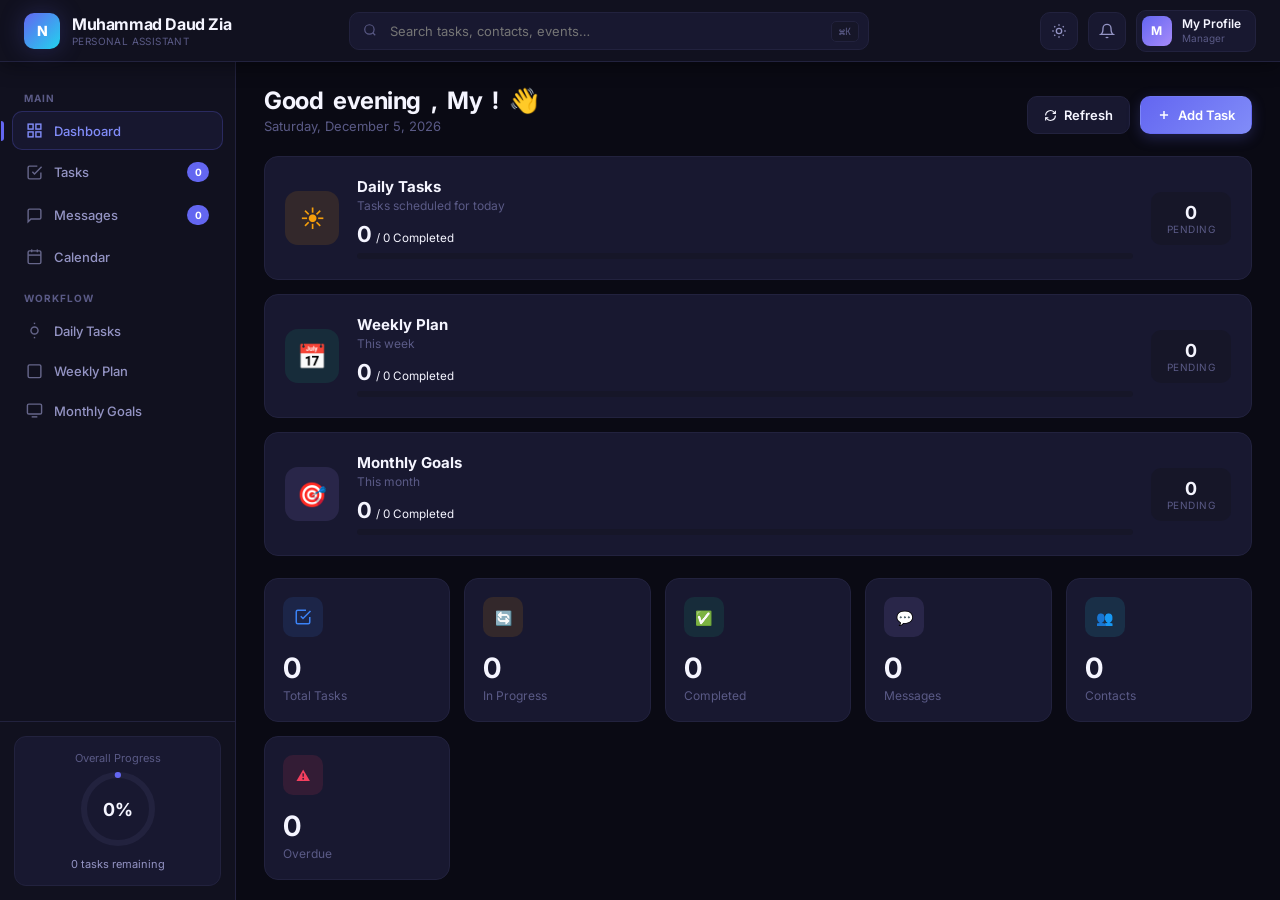
==== commit d4701bf7: "Fix chat scroll and rebrand to Muhammad Daud Zia - Fix chat messages not scrolling (added min-height" ====
--- a/dashboard.html
+++ b/dashboard.html
@@ -3,7 +3,7 @@
 <head>
 <meta charset="UTF-8"/>
 <meta name="viewport" content="width=device-width,initial-scale=1"/>
-<title>Niksol AI — Personal Manager</title>
+<title>Muhammad Daud Zia — Personal Assistant</title>
 <link href="https://fonts.googleapis.com/css2?family=Inter:wght@300;400;500;600;700;800&family=JetBrains+Mono:wght@400;500&display=swap" rel="stylesheet"/>
 <style>
 *,*::before,*::after{box-sizing:border-box;margin:0;padding:0}
@@ -184,7 +184,8 @@
 .progress-card-sub{font-size:11px;color:var(--t2);margin-top:8px}
 
 /* ===== Main ===== */
-.main{flex:1;overflow-y:auto;background:var(--bg);padding:24px 28px}
+.main{flex:1;overflow-y:auto;background:var(--bg);padding:24px 28px;min-height:0}
+.main:has(#sec-chats.active){overflow:hidden}
 .section{display:none}
 .section.active{display:block;animation:fade .25s}
 @keyframes fade{from{opacity:0;transform:translateY(4px)}to{opacity:1;transform:translateY(0)}}
@@ -335,10 +336,12 @@
 @media(max-width:900px){.add-form-grid{grid-template-columns:1fr}}
 
 /* ===== Chat Layout ===== */
-.chat-app{display:grid;grid-template-columns:300px 1fr;height:calc(100vh - 62px - 48px);background:var(--card);border:1px solid var(--border);border-radius:14px;overflow:hidden}
-.chat-sidebar{border-right:1px solid var(--border);display:flex;flex-direction:column;background:var(--bg2)}
-.chat-search-wrap{padding:14px;border-bottom:1px solid var(--border)}
-.contacts{flex:1;overflow-y:auto}
+#sec-chats.active{display:flex;flex-direction:column;height:calc(100vh - 62px - 48px);min-height:0}
+#sec-chats .page-head{flex-shrink:0}
+.chat-app{display:grid;grid-template-columns:300px 1fr;flex:1;min-height:0;background:var(--card);border:1px solid var(--border);border-radius:14px;overflow:hidden}
+.chat-sidebar{border-right:1px solid var(--border);display:flex;flex-direction:column;background:var(--bg2);min-height:0}
+.chat-search-wrap{padding:14px;border-bottom:1px solid var(--border);flex-shrink:0}
+.contacts{flex:1;overflow-y:auto;min-height:0}
 .contact{
   display:flex;align-items:center;gap:11px;padding:12px 14px;cursor:pointer;
   border-bottom:1px solid var(--border);transition:.15s;position:relative;
@@ -359,12 +362,12 @@
 .contact:hover .contact-del{opacity:1}
 .contact-del:hover{background:var(--red2);color:var(--red)}
 
-.chat-main{display:flex;flex-direction:column;background:var(--bg)}
-.chat-head{padding:14px 18px;border-bottom:1px solid var(--border);display:flex;align-items:center;gap:12px;background:var(--card)}
+.chat-main{display:flex;flex-direction:column;background:var(--bg);min-height:0}
+.chat-head{padding:14px 18px;border-bottom:1px solid var(--border);display:flex;align-items:center;gap:12px;background:var(--card);flex-shrink:0}
 .chat-head-av{width:36px;height:36px;border-radius:10px;background:linear-gradient(135deg,var(--accent),var(--purple));display:grid;place-items:center;color:#fff;font-weight:700;font-size:13px}
 .chat-head-name{font-size:14px;font-weight:600}
 .chat-head-sub{font-size:11px;color:var(--t3)}
-.chat-msgs{flex:1;overflow-y:auto;padding:18px;display:flex;flex-direction:column;gap:10px}
+.chat-msgs{flex:1;overflow-y:auto;padding:18px;display:flex;flex-direction:column;gap:10px;min-height:0}
 .bubble-wrap{display:flex;flex-direction:column;gap:3px;max-width:72%}
 .bubble-wrap.out{align-self:flex-end;align-items:flex-end}
 .bubble-wrap.in{align-self:flex-start}
@@ -424,8 +427,8 @@
   <div class="tbar-logo" onclick="goSection('overview')">
     <div class="logo-gem">N</div>
     <div>
-      <div class="logo-label">Niksol AI</div>
-      <div class="logo-sub">PERSONAL MANAGER</div>
+      <div class="logo-label">Muhammad Daud Zia</div>
+      <div class="logo-sub">PERSONAL ASSISTANT</div>
     </div>
   </div>
 
@@ -655,7 +658,7 @@
     </section>
 
     <!-- ====== CHATS ====== -->
-    <section class="section" id="sec-chats" style="padding-bottom:24px">
+    <section class="section" id="sec-chats">
       <div class="page-head"><div><h1 class="page-title">Messages</h1><div class="page-sub">WhatsApp conversations powered by Claude</div></div></div>
       <div class="chat-app">
         <aside class="chat-sidebar">
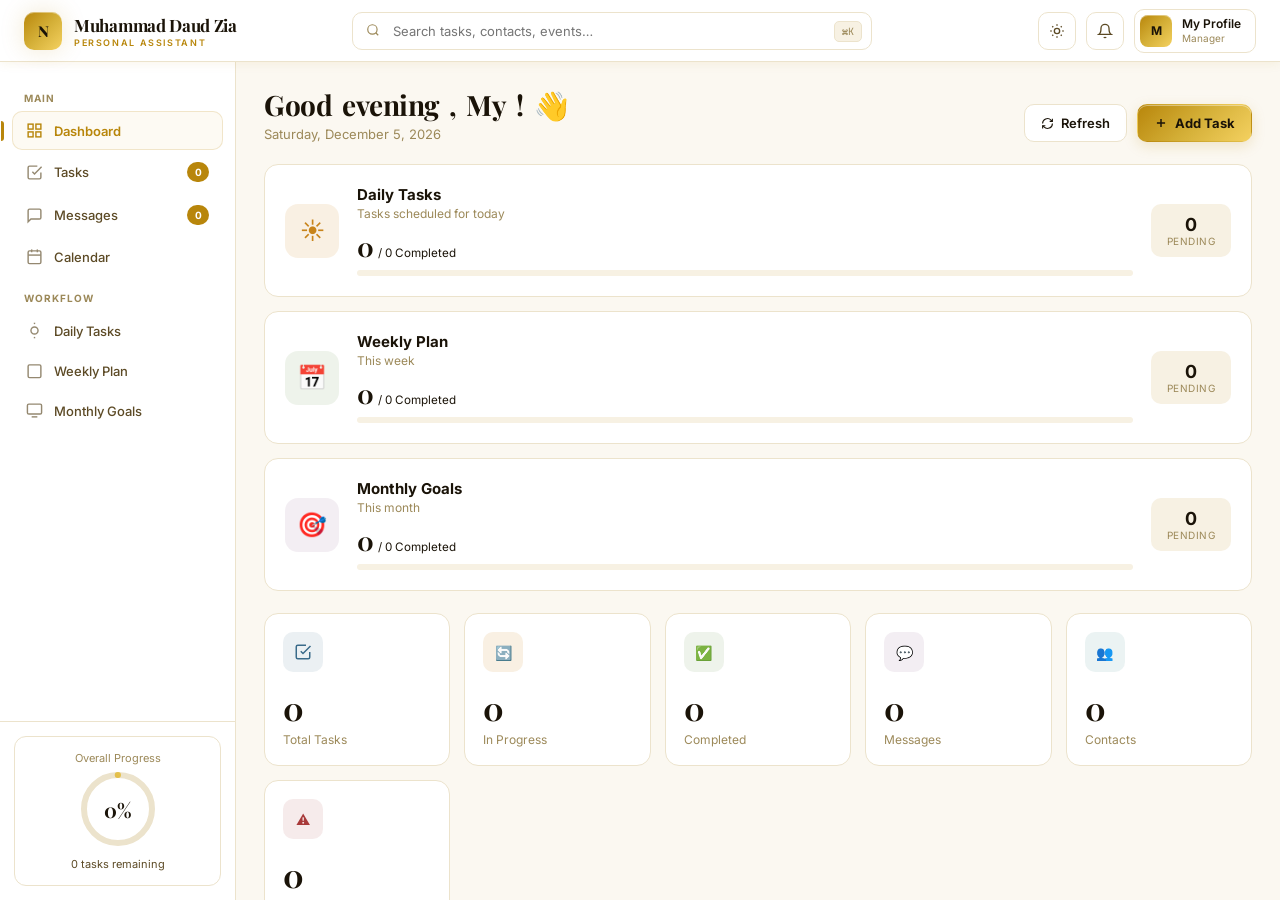
==== commit 80944ffc: "Luxury Gold & White theme + full mobile redesign Theme: - New Gold & Ivory color palette (light) and" ====
--- a/dashboard.html
+++ b/dashboard.html
@@ -1,47 +1,77 @@
 <!DOCTYPE html>
-<html lang="en" data-theme="dark">
+<html lang="en" data-theme="light">
 <head>
 <meta charset="UTF-8"/>
 <meta name="viewport" content="width=device-width,initial-scale=1"/>
 <title>Muhammad Daud Zia — Personal Assistant</title>
-<link href="https://fonts.googleapis.com/css2?family=Inter:wght@300;400;500;600;700;800&family=JetBrains+Mono:wght@400;500&display=swap" rel="stylesheet"/>
+<link href="https://fonts.googleapis.com/css2?family=Playfair+Display:wght@600;700;800&family=Inter:wght@300;400;500;600;700;800&family=JetBrains+Mono:wght@400;500&display=swap" rel="stylesheet"/>
 <style>
 *,*::before,*::after{box-sizing:border-box;margin:0;padding:0}
 
-/* ===== Theme Variables ===== */
+/* ===== Theme Variables — Gold & Luxury ===== */
+:root[data-theme="light"]{
+  --bg:#fbf8f1;          /* warm ivory */
+  --bg2:#ffffff;         /* pure white */
+  --bg3:#f7f1e3;         /* cream */
+  --card:#ffffff;
+  --card2:#fdf9ee;
+  --border:#ece3cc;
+  --border2:#dfd2a8;
+  --border3:#c9b67a;
+  --t1:#1a1308;          /* deep brown-black */
+  --t2:#5c4a25;          /* warm bronze */
+  --t3:#9c8959;          /* muted gold */
+  --t4:#d4c89e;
+  --accent:#b8860b;      /* dark goldenrod — primary */
+  --accent2:#d4af37;     /* metallic gold */
+  --accent3:#e6c560;     /* light gold */
+  --gold-grad:linear-gradient(135deg,#b8860b 0%,#d4af37 50%,#f4d160 100%);
+  --gold-grad2:linear-gradient(135deg,#9a7209,#c9a226);
+  --aglow:rgba(184,134,11,.18);
+  --aglow2:rgba(212,175,55,.06);
+  --green:#5a8a3a;--green2:rgba(90,138,58,.1);
+  --blue:#3a6b8a;--blue2:rgba(58,107,138,.1);
+  --amber:#c8841a;--amber2:rgba(200,132,26,.12);
+  --purple:#8a5a8a;--purple2:rgba(138,90,138,.1);
+  --cyan:#3a8a8a;--cyan2:rgba(58,138,138,.1);
+  --red:#a83a3a;--red2:rgba(168,58,58,.1);
+  --shadow:0 2px 10px rgba(184,134,11,.08);
+  --shadow2:0 12px 40px rgba(184,134,11,.15);
+}
 :root[data-theme="dark"]{
-  --bg:#0a0a14;--bg2:#11111f;--bg3:#161628;--card:#181830;--card2:#1f1f3a;
-  --border:#22223e;--border2:#2c2c4f;--border3:#3a3a66;
-  --t1:#f5f5ff;--t2:#9494c4;--t3:#5a5a86;--t4:#2a2a48;
-  --accent:#6366f1;--accent2:#818cf8;--accent3:#a5b4fc;
-  --aglow:rgba(99,102,241,.25);--aglow2:rgba(99,102,241,.08);
-  --green:#10b981;--green2:rgba(16,185,129,.12);
-  --blue:#3b82f6;--blue2:rgba(59,130,246,.12);
-  --amber:#f59e0b;--amber2:rgba(245,158,11,.12);
-  --purple:#a78bfa;--purple2:rgba(167,139,250,.12);
-  --cyan:#22d3ee;--cyan2:rgba(34,211,238,.12);
-  --red:#f43f5e;--red2:rgba(244,63,94,.12);
-  --shadow:0 4px 20px rgba(0,0,0,.4);
-  --shadow2:0 12px 40px rgba(0,0,0,.5);
-}
-:root[data-theme="light"]{
-  --bg:#f5f7fb;--bg2:#ffffff;--bg3:#f8f9fc;--card:#ffffff;--card2:#f8f9fc;
-  --border:#e5e7eb;--border2:#d1d5db;--border3:#9ca3af;
-  --t1:#0f172a;--t2:#475569;--t3:#94a3b8;--t4:#cbd5e1;
-  --accent:#4f46e5;--accent2:#6366f1;--accent3:#818cf8;
-  --aglow:rgba(79,70,229,.15);--aglow2:rgba(79,70,229,.05);
-  --green:#059669;--green2:rgba(5,150,105,.12);
-  --blue:#2563eb;--blue2:rgba(37,99,235,.12);
-  --amber:#d97706;--amber2:rgba(217,119,6,.12);
-  --purple:#8b5cf6;--purple2:rgba(139,92,246,.12);
-  --cyan:#0891b2;--cyan2:rgba(8,145,178,.12);
-  --red:#dc2626;--red2:rgba(220,38,38,.12);
-  --shadow:0 2px 8px rgba(0,0,0,.06);
-  --shadow2:0 8px 30px rgba(0,0,0,.08);
+  --bg:#0e0a04;          /* near-black with warm tint */
+  --bg2:#15100a;         /* charcoal brown */
+  --bg3:#1d1610;         /* dark sepia */
+  --card:#1a1408;
+  --card2:#241a0e;
+  --border:#2d2316;
+  --border2:#3d2f1e;
+  --border3:#5a4528;
+  --t1:#fdf5dc;          /* champagne */
+  --t2:#c9b67a;          /* soft gold */
+  --t3:#8a7649;
+  --t4:#3d2f1e;
+  --accent:#d4af37;      /* metallic gold */
+  --accent2:#e6c560;     /* lighter gold */
+  --accent3:#f4d160;     /* highlight */
+  --gold-grad:linear-gradient(135deg,#d4af37 0%,#e6c560 50%,#f4d160 100%);
+  --gold-grad2:linear-gradient(135deg,#b8860b,#d4af37);
+  --aglow:rgba(212,175,55,.22);
+  --aglow2:rgba(212,175,55,.07);
+  --green:#7ab059;--green2:rgba(122,176,89,.12);
+  --blue:#5a92b5;--blue2:rgba(90,146,181,.12);
+  --amber:#e0a040;--amber2:rgba(224,160,64,.14);
+  --purple:#b07ab0;--purple2:rgba(176,122,176,.12);
+  --cyan:#5ab0b0;--cyan2:rgba(90,176,176,.12);
+  --red:#d05a5a;--red2:rgba(208,90,90,.12);
+  --shadow:0 4px 20px rgba(0,0,0,.5);
+  --shadow2:0 12px 40px rgba(0,0,0,.6);
 }
 :root{
   --r:14px;--rs:10px;--rx:7px;
-  --font:'Inter',sans-serif;--mono:'JetBrains Mono',monospace;
+  --font:'Inter',sans-serif;
+  --serif:'Playfair Display',serif;
+  --mono:'JetBrains Mono',monospace;
 }
 html,body{height:100%;overflow:hidden;font-family:var(--font);background:var(--bg);color:var(--t1);font-size:14px;-webkit-font-smoothing:antialiased;transition:background .25s,color .25s}
 
@@ -53,13 +83,14 @@
 }
 .tbar-logo{display:flex;align-items:center;gap:12px;margin-right:32px;cursor:pointer}
 .logo-gem{
-  width:36px;height:36px;border-radius:10px;flex-shrink:0;
-  background:linear-gradient(135deg,var(--accent) 0%,var(--cyan) 100%);
-  display:grid;place-items:center;font-weight:800;font-size:14px;color:#fff;
-  box-shadow:0 0 24px var(--aglow);
-}
-.logo-label{font-weight:700;font-size:16px;letter-spacing:-.4px;color:var(--t1)}
-.logo-sub{font-size:10px;color:var(--t3);letter-spacing:.04em;margin-top:1px}
+  width:38px;height:38px;border-radius:10px;flex-shrink:0;
+  background:var(--gold-grad);
+  display:grid;place-items:center;font-weight:800;font-size:15px;color:#1a1308;
+  font-family:var(--serif);
+  box-shadow:0 0 24px var(--aglow),inset 0 1px 0 rgba(255,255,255,.4);
+}
+.logo-label{font-family:var(--serif);font-weight:700;font-size:17px;letter-spacing:-.3px;color:var(--t1)}
+.logo-sub{font-size:9px;color:var(--accent);letter-spacing:.18em;margin-top:1px;font-weight:600;text-transform:uppercase}
 
 .tbar-search{
   flex:1;max-width:520px;margin:0 auto;position:relative;
@@ -95,8 +126,9 @@
 }
 .profile-chip:hover{border-color:var(--accent)}
 .profile-av{
-  width:30px;height:30px;border-radius:8px;background:linear-gradient(135deg,var(--accent),var(--purple));
-  display:grid;place-items:center;color:#fff;font-weight:700;font-size:12px;
+  width:32px;height:32px;border-radius:8px;background:var(--gold-grad);
+  display:grid;place-items:center;color:#1a1308;font-weight:700;font-size:12px;
+  box-shadow:inset 0 1px 0 rgba(255,255,255,.4);
 }
 .profile-info{display:flex;flex-direction:column;line-height:1.2}
 .profile-name{font-size:12px;font-weight:600;color:var(--t1)}
@@ -112,9 +144,10 @@
 @keyframes slideDown{from{opacity:0;transform:translateY(-6px)}to{opacity:1;transform:translateY(0)}}
 .pop-head{display:flex;align-items:center;gap:12px;padding-bottom:14px;border-bottom:1px solid var(--border)}
 .pop-av{
-  width:48px;height:48px;border-radius:12px;background:linear-gradient(135deg,var(--accent),var(--purple));
-  display:grid;place-items:center;color:#fff;font-weight:700;font-size:18px;cursor:pointer;
-  position:relative;overflow:hidden;
+  width:48px;height:48px;border-radius:12px;background:var(--gold-grad);
+  display:grid;place-items:center;color:#1a1308;font-weight:700;font-size:18px;cursor:pointer;
+  position:relative;overflow:hidden;font-family:var(--serif);
+  box-shadow:inset 0 1px 0 rgba(255,255,255,.4);
 }
 .pop-av input[type=file]{display:none}
 .pop-av .cam{
@@ -154,7 +187,7 @@
 }
 .nav-item:hover{background:var(--card);color:var(--t1)}
 .nav-item.active{
-  background:var(--aglow2);color:var(--accent2);border-color:var(--aglow);
+  background:var(--aglow2);color:var(--accent);border-color:var(--aglow);font-weight:600;
 }
 .nav-item.active::before{
   content:'';position:absolute;left:-12px;top:50%;transform:translateY(-50%);
@@ -176,9 +209,9 @@
 .progress-ring svg{transform:rotate(-90deg)}
 .progress-ring circle{fill:none;stroke-width:6}
 .progress-ring .ring-bg{stroke:var(--border)}
-.progress-ring .ring-fg{stroke:var(--accent);stroke-linecap:round;transition:.8s}
+.progress-ring .ring-fg{stroke:url(#goldGrad);stroke-linecap:round;transition:.8s}
 .progress-ring .pct{
-  position:absolute;inset:0;display:grid;place-items:center;font-size:18px;font-weight:700;color:var(--t1);
+  position:absolute;inset:0;display:grid;place-items:center;font-family:var(--serif);font-size:20px;font-weight:700;color:var(--t1);
 }
 .progress-card-label{font-size:11px;color:var(--t3);margin-bottom:4px}
 .progress-card-sub{font-size:11px;color:var(--t2);margin-top:8px}
@@ -191,7 +224,7 @@
 @keyframes fade{from{opacity:0;transform:translateY(4px)}to{opacity:1;transform:translateY(0)}}
 
 .page-head{display:flex;align-items:flex-end;justify-content:space-between;gap:16px;margin-bottom:22px;flex-wrap:wrap}
-.page-title{font-size:24px;font-weight:700;letter-spacing:-.5px;display:flex;align-items:center;gap:10px}
+.page-title{font-family:var(--serif);font-size:28px;font-weight:700;letter-spacing:-.5px;display:flex;align-items:center;gap:10px;color:var(--t1)}
 .page-title .wave{display:inline-block;animation:wave 1.5s ease-in-out 1}
 @keyframes wave{0%,100%{transform:rotate(0)}25%{transform:rotate(15deg)}75%{transform:rotate(-10deg)}}
 .page-sub{font-size:13px;color:var(--t3);margin-top:3px}
@@ -204,10 +237,11 @@
 }
 .btn:hover{border-color:var(--accent);background:var(--aglow2)}
 .btn-pri{
-  background:linear-gradient(135deg,var(--accent),var(--accent2));
-  color:#fff;border-color:transparent;box-shadow:0 4px 14px var(--aglow);
-}
-.btn-pri:hover{transform:translateY(-1px);box-shadow:0 6px 20px var(--aglow);background:linear-gradient(135deg,var(--accent),var(--accent2))}
+  background:var(--gold-grad);
+  color:#1a1308;border-color:transparent;box-shadow:0 4px 14px var(--aglow),inset 0 1px 0 rgba(255,255,255,.4);
+  font-weight:700;
+}
+.btn-pri:hover{transform:translateY(-1px);box-shadow:0 6px 20px var(--aglow),inset 0 1px 0 rgba(255,255,255,.4);background:var(--gold-grad)}
 .btn-ghost{background:transparent}
 
 /* ===== Stat Cards ===== */
@@ -225,7 +259,7 @@
 .stat-trend{font-size:11px;font-weight:600;display:flex;align-items:center;gap:3px}
 .stat-trend.up{color:var(--green)}
 .stat-trend.down{color:var(--red)}
-.stat-num{font-size:28px;font-weight:700;letter-spacing:-1px;color:var(--t1)}
+.stat-num{font-family:var(--serif);font-size:32px;font-weight:700;letter-spacing:-1px;color:var(--t1)}
 .stat-label{font-size:12px;color:var(--t3);margin-top:3px}
 
 /* color variants */
@@ -253,11 +287,11 @@
 .period-info-h{font-size:15px;font-weight:700;color:var(--t1);margin-bottom:2px}
 .period-info-d{font-size:12px;color:var(--t3);margin-bottom:8px}
 .period-bar{height:6px;background:var(--bg3);border-radius:99px;overflow:hidden;margin-top:6px}
-.period-bar-fill{height:100%;border-radius:99px;background:linear-gradient(90deg,var(--accent),var(--accent2));transition:.6s}
+.period-bar-fill{height:100%;border-radius:99px;background:var(--gold-grad);transition:.6s}
 .period-card.p-weekly .period-bar-fill{background:linear-gradient(90deg,var(--green),#34d399)}
 .period-card.p-monthly .period-bar-fill{background:linear-gradient(90deg,var(--purple),var(--accent2))}
 .period-card.p-overdue .period-bar-fill{background:linear-gradient(90deg,var(--red),#fb7185)}
-.period-num{font-size:22px;font-weight:700;color:var(--t1)}
+.period-num{font-family:var(--serif);font-size:26px;font-weight:700;color:var(--t1)}
 .period-num small{font-size:13px;color:var(--t3);font-weight:500}
 .period-pending{
   text-align:center;padding:10px 16px;background:var(--bg3);border-radius:10px;min-width:80px;
@@ -349,8 +383,9 @@
 .contact:hover{background:var(--card)}
 .contact.active{background:var(--aglow2)}
 .contact-av{
-  width:38px;height:38px;border-radius:10px;background:linear-gradient(135deg,var(--accent),var(--cyan));
-  display:grid;place-items:center;color:#fff;font-weight:700;font-size:13px;flex-shrink:0;
+  width:38px;height:38px;border-radius:10px;background:var(--gold-grad);
+  display:grid;place-items:center;color:#1a1308;font-weight:700;font-size:13px;flex-shrink:0;
+  box-shadow:inset 0 1px 0 rgba(255,255,255,.4);
 }
 .contact-info{flex:1;min-width:0}
 .contact-phone{font-size:13px;font-weight:600;color:var(--t1)}
@@ -364,7 +399,7 @@
 
 .chat-main{display:flex;flex-direction:column;background:var(--bg);min-height:0}
 .chat-head{padding:14px 18px;border-bottom:1px solid var(--border);display:flex;align-items:center;gap:12px;background:var(--card);flex-shrink:0}
-.chat-head-av{width:36px;height:36px;border-radius:10px;background:linear-gradient(135deg,var(--accent),var(--purple));display:grid;place-items:center;color:#fff;font-weight:700;font-size:13px}
+.chat-head-av{width:36px;height:36px;border-radius:10px;background:var(--gold-grad);display:grid;place-items:center;color:#1a1308;font-weight:700;font-size:13px;box-shadow:inset 0 1px 0 rgba(255,255,255,.4)}
 .chat-head-name{font-size:14px;font-weight:600}
 .chat-head-sub{font-size:11px;color:var(--t3)}
 .chat-msgs{flex:1;overflow-y:auto;padding:18px;display:flex;flex-direction:column;gap:10px;min-height:0}
@@ -373,8 +408,8 @@
 .bubble-wrap.in{align-self:flex-start}
 .bubble{padding:10px 14px;border-radius:14px;font-size:13px;line-height:1.5;word-wrap:break-word}
 .in .bubble{background:var(--card2);color:var(--t1);border-radius:14px 14px 14px 3px}
-.out .bubble{background:linear-gradient(135deg,var(--accent),var(--accent2));color:#fff;border-radius:14px 14px 3px 14px}
-.bubble-btn{background:var(--aglow2)!important;border:1px solid var(--aglow);color:var(--accent2)!important}
+.out .bubble{background:var(--gold-grad);color:#1a1308;border-radius:14px 14px 3px 14px;box-shadow:inset 0 1px 0 rgba(255,255,255,.3)}
+.bubble-btn{background:var(--aglow2)!important;border:1px solid var(--accent3);color:var(--accent)!important}
 .bubble-time{font-size:10px;color:var(--t3);padding:0 2px}
 .chat-empty-state{display:grid;place-items:center;height:100%;color:var(--t3);text-align:center;gap:10px}
 
@@ -410,20 +445,111 @@
 *::-webkit-scrollbar-thumb{background:var(--border2);border-radius:99px}
 *::-webkit-scrollbar-thumb:hover{background:var(--border3)}
 
+/* ===== Mobile Menu Toggle ===== */
+.mobile-menu-btn{display:none;width:38px;height:38px;border-radius:10px;border:1px solid var(--border);background:var(--card);color:var(--t2);cursor:pointer;align-items:center;justify-content:center;margin-right:10px}
+
 /* ===== Responsive ===== */
+@media(max-width:1024px){
+  .tbar-search{max-width:300px}
+  .stats-grid{grid-template-columns:repeat(auto-fit,minmax(150px,1fr))}
+}
+
 @media(max-width:880px){
-  .sidebar{position:absolute;left:-240px;top:62px;height:calc(100vh - 62px);transition:.25s;z-index:30}
+  .topbar{padding:0 14px;height:56px}
+  .tbar-logo{margin-right:0;flex:1;min-width:0}
+  .logo-label{font-size:14px}
+  .logo-sub{font-size:8px}
+  .tbar-search{display:none}
+  .mobile-menu-btn{display:grid}
+  .profile-info{display:none}
+  .profile-chip{padding:5px}
+  .icon-btn{width:36px;height:36px}
+
+  .app{height:calc(100vh - 56px)}
+
+  .sidebar{
+    position:fixed;left:-260px;top:56px;height:calc(100vh - 56px);width:250px;
+    transition:left .25s ease;z-index:40;box-shadow:var(--shadow2);
+  }
   .sidebar.open{left:0}
-  .tbar-search{display:none}
+  .sidebar-overlay{
+    display:none;position:fixed;inset:56px 0 0 0;background:rgba(0,0,0,.4);z-index:35;
+  }
+  .sidebar-overlay.show{display:block}
+
+  .main{padding:16px 14px}
+  .page-head{flex-direction:column;align-items:flex-start;gap:12px;margin-bottom:16px}
+  .page-title{font-size:22px}
+  .page-actions{width:100%;flex-wrap:wrap}
+  .page-actions .btn,.page-actions .inp{flex:1;min-width:0}
+  .page-actions .inp{width:auto!important}
+
+  .stats-grid{grid-template-columns:repeat(2,1fr);gap:10px;margin-bottom:14px}
+  .stat{padding:14px}
+  .stat-num{font-size:24px}
+  .stat-label{font-size:11px}
+
+  .period-card{
+    grid-template-columns:auto 1fr;gap:12px;padding:14px;
+  }
+  .period-card .period-pending{
+    grid-column:1/-1;display:flex;justify-content:space-between;align-items:center;padding:8px 12px;
+  }
+  .period-pending .pn-label{margin-left:auto}
+  .period-icon{width:46px;height:46px;font-size:20px}
+  .period-info-h{font-size:14px}
+  .period-num{font-size:22px}
+
+  .panel-head{padding:14px}
+  .task-grid{padding:10px;gap:6px}
+  .task-row{
+    grid-template-columns:auto 1fr auto;
+    gap:10px;padding:10px;
+  }
+  .task-row .task-priority,.task-row .task-status-pill{display:none}
+  .task-row .task-meta{font-size:10px}
+  .task-row .task-meta .pill{font-size:9px;padding:2px 6px}
+  .task-name{font-size:13px}
+
+  .tabs{overflow-x:auto;width:100%;flex-wrap:nowrap}
+  .tab{flex-shrink:0;font-size:11px;padding:7px 12px}
+
   .chat-app{grid-template-columns:1fr}
-  .chat-sidebar.hide-mobile{display:none}
-}
+  .chat-sidebar{display:none}
+  .chat-sidebar.show-mobile{display:flex}
+  .chat-main{display:none}
+  .chat-main.show-mobile{display:flex}
+  .back-to-contacts{display:flex!important}
+
+  .modal{width:94vw;padding:18px;max-height:90vh;overflow-y:auto}
+  .modal h3{font-size:16px}
+
+  .profile-pop{right:10px;width:calc(100vw - 20px);max-width:300px}
+}
+
+@media(max-width:480px){
+  .stats-grid{grid-template-columns:1fr 1fr}
+  .stat-num{font-size:20px}
+  .page-title{font-size:20px}
+  .logo-sub{display:none}
+}
+
+/* ===== iOS safe area ===== */
+@supports(padding:max(0px)){
+  body{padding-bottom:env(safe-area-inset-bottom)}
+}
+
+/* ===== Back button for mobile chat ===== */
+.back-to-contacts{display:none;width:32px;height:32px;border-radius:8px;border:1px solid var(--border);background:var(--card);color:var(--t2);cursor:pointer;align-items:center;justify-content:center;margin-right:6px}
 </style>
 </head>
 <body>
 
 <!-- Topbar -->
 <div class="topbar">
+  <button class="mobile-menu-btn" onclick="toggleSidebar()">
+    <svg width="18" height="18" viewBox="0 0 24 24" fill="none" stroke="currentColor" stroke-width="2"><line x1="3" y1="6" x2="21" y2="6"/><line x1="3" y1="12" x2="21" y2="12"/><line x1="3" y1="18" x2="21" y2="18"/></svg>
+  </button>
   <div class="tbar-logo" onclick="goSection('overview')">
     <div class="logo-gem">N</div>
     <div>
@@ -488,6 +614,8 @@
 <!-- App -->
 <div class="app">
 
+  <div class="sidebar-overlay" id="sidebarOverlay" onclick="toggleSidebar()"></div>
+
   <!-- Sidebar -->
   <aside class="sidebar" id="sidebar">
     <div class="sidebar-inner">
@@ -531,6 +659,13 @@
         <div class="progress-card-label">Overall Progress</div>
         <div class="progress-ring">
           <svg width="80" height="80">
+            <defs>
+              <linearGradient id="goldGrad" x1="0%" y1="0%" x2="100%" y2="100%">
+                <stop offset="0%" stop-color="#b8860b"/>
+                <stop offset="50%" stop-color="#d4af37"/>
+                <stop offset="100%" stop-color="#f4d160"/>
+              </linearGradient>
+            </defs>
             <circle class="ring-bg" cx="40" cy="40" r="34"/>
             <circle class="ring-fg" cx="40" cy="40" r="34" id="ringFg" stroke-dasharray="213" stroke-dashoffset="213"/>
           </svg>
@@ -666,7 +801,7 @@
           <div class="contacts" id="contacts"><div class="empty" style="padding:24px;font-size:12px">No contacts yet</div></div>
         </aside>
         <div class="chat-main">
-          <div class="chat-head" id="chatHead"><div style="color:var(--t3);font-size:13px">Select a conversation</div></div>
+          <div class="chat-head" id="chatHead"><button class="back-to-contacts" onclick="backToContacts()"><svg width="16" height="16" viewBox="0 0 24 24" fill="none" stroke="currentColor" stroke-width="2"><polyline points="15 18 9 12 15 6"/></svg></button><div style="color:var(--t3);font-size:13px">Select a conversation</div></div>
           <div class="chat-msgs" id="chatMsgs">
             <div class="chat-empty-state">
               <svg width="48" height="48" viewBox="0 0 24 24" fill="none" stroke="currentColor" stroke-width="1.5"><path d="M21 15a2 2 0 0 1-2 2H7l-4 4V5a2 2 0 0 1 2-2h14a2 2 0 0 1 2 2z"/></svg>
@@ -721,7 +856,7 @@
   localStorage.setItem('theme',nxt);
 }
 (function(){
-  const saved=localStorage.getItem('theme')||'dark';
+  const saved=localStorage.getItem('theme')||'light';
   document.documentElement.setAttribute('data-theme',saved);
 })();
 
@@ -779,6 +914,26 @@
   if(name==='daily')renderPeriod('daily','dailyTasks');
   if(name==='weekly')renderPeriod('weekly','weeklyTasks');
   if(name==='monthly')renderPeriod('monthly','monthlyTasks');
+  // Reset chat mobile view when navigating away
+  if(name==='chats'){
+    document.querySelector('.chat-sidebar').classList.add('show-mobile');
+    document.querySelector('.chat-main').classList.remove('show-mobile');
+  }
+  // Close mobile sidebar
+  closeSidebar();
+}
+
+function toggleSidebar(){
+  document.getElementById('sidebar').classList.toggle('open');
+  document.getElementById('sidebarOverlay').classList.toggle('show');
+}
+function closeSidebar(){
+  document.getElementById('sidebar').classList.remove('open');
+  document.getElementById('sidebarOverlay').classList.remove('show');
+}
+function backToContacts(){
+  document.querySelector('.chat-sidebar').classList.add('show-mobile');
+  document.querySelector('.chat-main').classList.remove('show-mobile');
 }
 
 // ===== API =====
@@ -977,8 +1132,11 @@
 }
 async function selectContact(phone){
   selectedPhone=phone;renderContacts(allContacts);
+  // Mobile: switch to chat view
+  document.querySelector('.chat-sidebar').classList.remove('show-mobile');
+  document.querySelector('.chat-main').classList.add('show-mobile');
   const hd=document.getElementById('chatHead');
-  hd.innerHTML=`<div class="chat-head-av">${phone.slice(-2).toUpperCase()}</div><div><div class="chat-head-name">+${phone}</div><div class="chat-head-sub">Loading…</div></div>`;
+  hd.innerHTML=`<button class="back-to-contacts" onclick="backToContacts()"><svg width="16" height="16" viewBox="0 0 24 24" fill="none" stroke="currentColor" stroke-width="2"><polyline points="15 18 9 12 15 6"/></svg></button><div class="chat-head-av">${phone.slice(-2).toUpperCase()}</div><div><div class="chat-head-name">+${phone}</div><div class="chat-head-sub">Loading…</div></div>`;
   try{
     const d=await api(`/api/chats?phone=${phone}`);
     const msgs=[...(d.chats||[])].reverse();
